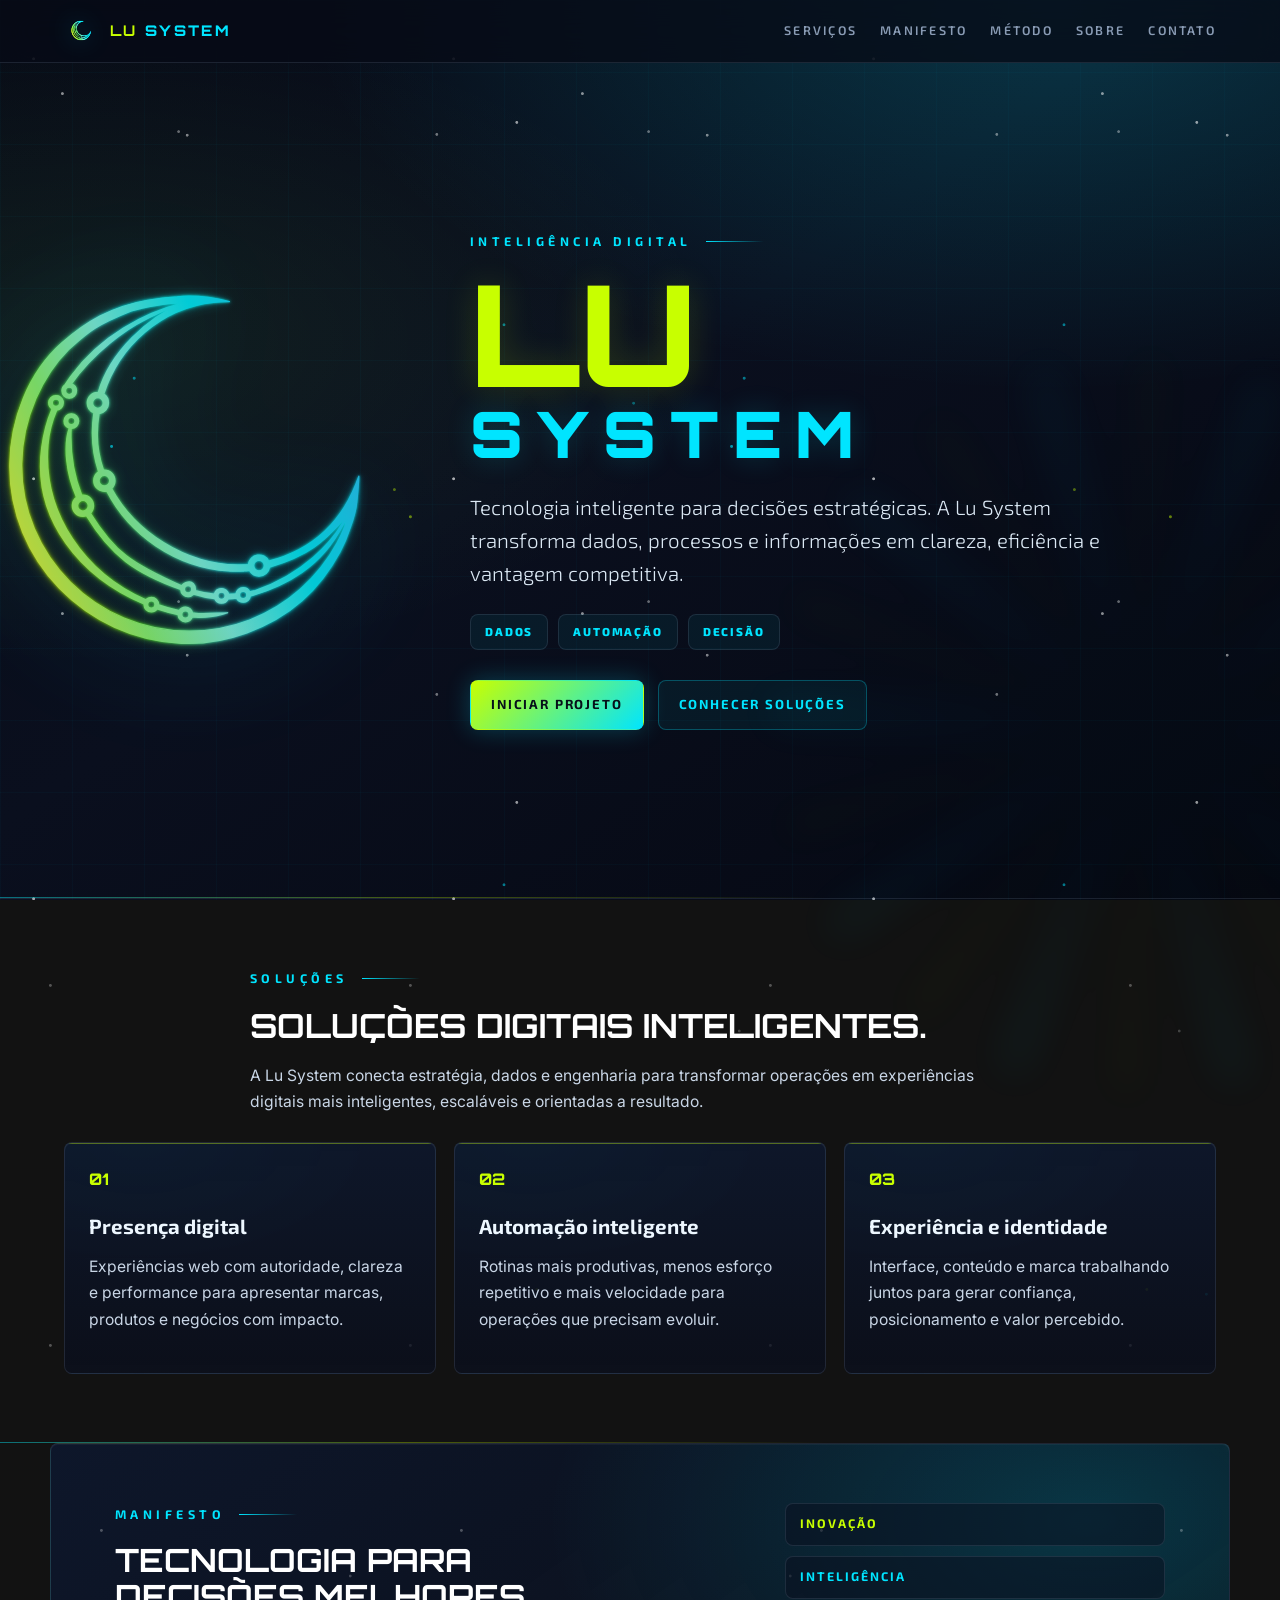
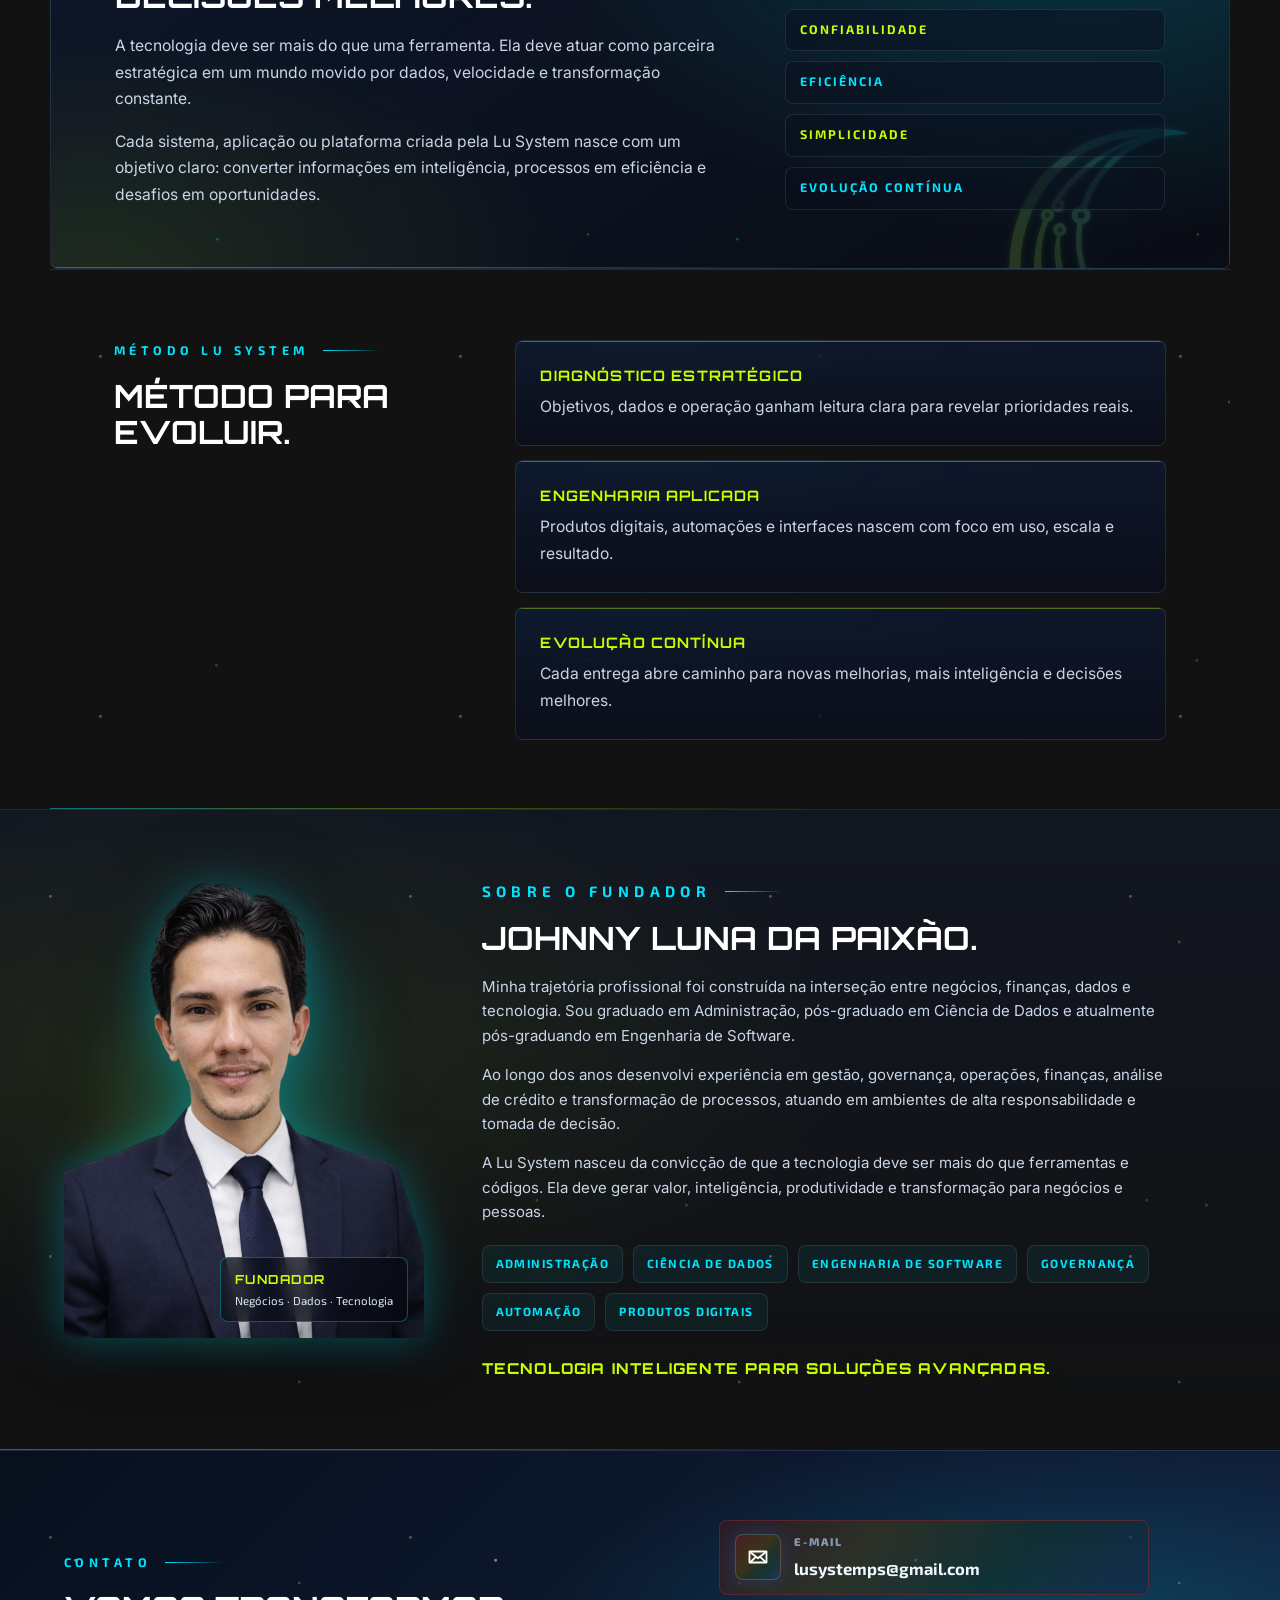
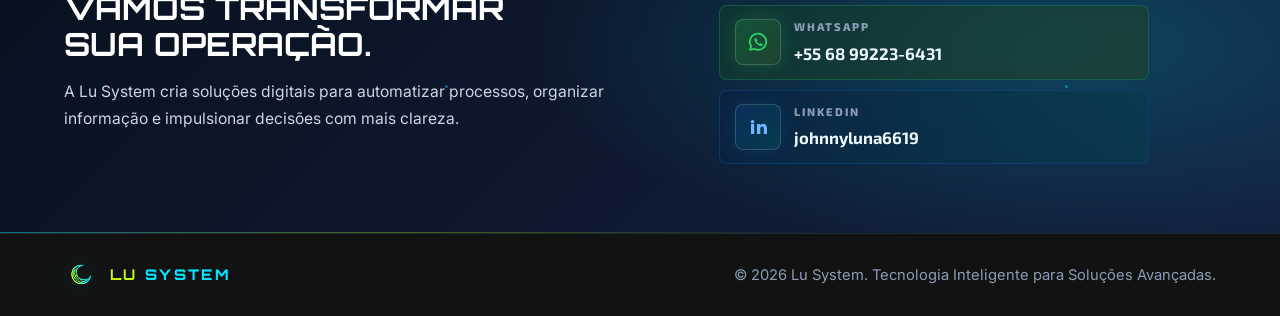
==== index.html @ 1a525178 "Polish founder image contacts and starfield" ====
<!doctype html>
<html lang="pt-BR">
  <head>
    <meta charset="utf-8">
    <meta name="viewport" content="width=device-width, initial-scale=1">
    <meta
      name="description"
      content="Lu System: tecnologia inteligente, transformação digital e soluções avançadas para negócios e pessoas."
    >
    <title>Lu System | Tecnologia Inteligente</title>
    <link rel="preconnect" href="https://fonts.googleapis.com">
    <link rel="preconnect" href="https://fonts.gstatic.com" crossorigin>
    <link
      href="https://fonts.googleapis.com/css2?family=Orbitron:wght@500;600;700;800;900&family=Exo+2:wght@300;400;500;600;700&family=Inter:wght@400;500;600;700&display=swap"
      rel="stylesheet"
    >
    <link rel="stylesheet" href="styles.css">
  </head>
  <body>
    <div class="starfield" aria-hidden="true">
      <span></span>
      <span></span>
      <span></span>
    </div>
    <header class="site-header">
      <a class="brand" href="#inicio" aria-label="Lu System">
        <img src="book_identidade/assets/lu-moon.svg" alt="">
        <span><strong>LU</strong> SYSTEM</span>
      </a>
      <nav aria-label="Navegação principal">
        <a href="#servicos">Serviços</a>
        <a href="#manifesto">Manifesto</a>
        <a href="#processo">Método</a>
        <a href="#sobre">Sobre</a>
        <a href="#contato">Contato</a>
      </nav>
    </header>

    <main>
      <section class="hero" id="inicio">
        <div class="hero-orbit" aria-hidden="true">
          <img src="book_identidade/assets/lu-moon.svg" alt="">
        </div>
        <div class="hero-content">
          <p class="eyebrow">Inteligência digital</p>
          <h1>
            <span>LU</span>
            <span>SYSTEM</span>
          </h1>
          <p class="hero-text">
            Tecnologia inteligente para decisões estratégicas. A Lu System
            transforma dados, processos e informações em clareza, eficiência e
            vantagem competitiva.
          </p>
          <div class="hero-signals" aria-label="Pilares da Lu System">
            <span>Dados</span>
            <span>Automação</span>
            <span>Decisão</span>
          </div>
          <div class="hero-actions" aria-label="Ações principais">
            <a class="button primary" href="#contato">Iniciar projeto</a>
            <a class="button secondary" href="#servicos">Conhecer soluções</a>
          </div>
        </div>
      </section>

      <section class="section services" id="servicos">
        <div class="section-heading">
          <p class="eyebrow">Soluções</p>
          <h2>Soluções digitais inteligentes.</h2>
          <p>
            A Lu System conecta estratégia, dados e engenharia para transformar
            operações em experiências digitais mais inteligentes, escaláveis e
            orientadas a resultado.
          </p>
        </div>

        <div class="service-grid">
          <article>
            <span>01</span>
            <h3>Presença digital</h3>
            <p>
              Experiências web com autoridade, clareza e performance para
              apresentar marcas, produtos e negócios com impacto.
            </p>
          </article>
          <article>
            <span>02</span>
            <h3>Automação inteligente</h3>
            <p>
              Rotinas mais produtivas, menos esforço repetitivo e mais velocidade
              para operações que precisam evoluir.
            </p>
          </article>
          <article>
            <span>03</span>
            <h3>Experiência e identidade</h3>
            <p>
              Interface, conteúdo e marca trabalhando juntos para gerar confiança,
              posicionamento e valor percebido.
            </p>
          </article>
        </div>
      </section>

      <section class="section manifesto" id="manifesto">
        <div class="manifesto-mark" aria-hidden="true">
          <img src="book_identidade/assets/lu-moon.svg" alt="">
        </div>
        <div class="manifesto-copy">
          <p class="eyebrow">Manifesto</p>
          <h2>Tecnologia para decisões melhores.</h2>
          <p>
            A tecnologia deve ser mais do que uma ferramenta. Ela deve atuar como
            parceira estratégica em um mundo movido por dados, velocidade e
            transformação constante.
          </p>
          <p>
            Cada sistema, aplicação ou plataforma criada pela Lu System nasce com
            um objetivo claro: converter informações em inteligência, processos
            em eficiência e desafios em oportunidades.
          </p>
        </div>
        <div class="manifesto-values" aria-label="Valores da Lu System">
          <span>Inovação</span>
          <span>Inteligência</span>
          <span>Confiabilidade</span>
          <span>Eficiência</span>
          <span>Simplicidade</span>
          <span>Evolução contínua</span>
        </div>
      </section>

      <section class="section process" id="processo">
        <div class="section-heading compact">
          <p class="eyebrow">Método Lu System</p>
          <h2>Método para evoluir.</h2>
        </div>
        <div class="process-list">
          <div>
            <strong>Diagnóstico estratégico</strong>
            <p>Objetivos, dados e operação ganham leitura clara para revelar prioridades reais.</p>
          </div>
          <div>
            <strong>Engenharia aplicada</strong>
            <p>Produtos digitais, automações e interfaces nascem com foco em uso, escala e resultado.</p>
          </div>
          <div>
            <strong>Evolução contínua</strong>
            <p>Cada entrega abre caminho para novas melhorias, mais inteligência e decisões melhores.</p>
          </div>
        </div>
      </section>

      <section class="section about" id="sobre">
        <div class="about-photo">
          <img src="Johnny.PNG" alt="Foto de Johnny Luna">
          <div class="photo-caption" aria-hidden="true">
            <strong>Fundador</strong>
            <span>Negócios · Dados · Tecnologia</span>
          </div>
        </div>
        <div class="about-copy">
          <p class="eyebrow">Sobre o fundador</p>
          <h2>Johnny Luna da Paixão.</h2>
          <p>
            Minha trajetória profissional foi construída na interseção entre
            negócios, finanças, dados e tecnologia. Sou graduado em Administração,
            pós-graduado em Ciência de Dados e atualmente pós-graduando em
            Engenharia de Software.
          </p>
          <p>
            Ao longo dos anos desenvolvi experiência em gestão, governança,
            operações, finanças, análise de crédito e transformação de processos,
            atuando em ambientes de alta responsabilidade e tomada de decisão.
          </p>
          <p>
            A Lu System nasceu da convicção de que a tecnologia deve ser mais do
            que ferramentas e códigos. Ela deve gerar valor, inteligência,
            produtividade e transformação para negócios e pessoas.
          </p>
          <div class="founder-highlights" aria-label="Áreas de atuação do fundador">
            <span>Administração</span>
            <span>Ciência de Dados</span>
            <span>Engenharia de Software</span>
            <span>Governança</span>
            <span>Automação</span>
            <span>Produtos digitais</span>
          </div>
          <p class="founder-statement">
            Tecnologia Inteligente para Soluções Avançadas.
          </p>
        </div>
      </section>

      <section class="contact" id="contato">
        <div>
          <p class="eyebrow">Contato</p>
          <h2>Vamos transformar sua operação.</h2>
          <p>
            A Lu System cria soluções digitais para automatizar processos,
            organizar informação e impulsionar decisões com mais clareza.
          </p>
        </div>
        <div class="contact-actions" aria-label="Canais de contato da Lu System">
          <a class="contact-link contact-email" href="mailto:lusystemps@gmail.com">
            <span class="contact-icon" aria-hidden="true">
              <svg viewBox="0 0 24 24" focusable="false">
                <path d="M3.5 6.5h17v11h-17z"></path>
                <path d="m4.4 7.2 7.6 6 7.6-6"></path>
                <path d="m4.5 17 5.4-5.1"></path>
                <path d="m19.5 17-5.4-5.1"></path>
              </svg>
            </span>
            <span class="contact-text">
              <span>E-mail</span>
              <strong>lusystemps@gmail.com</strong>
            </span>
          </a>
          <a class="contact-link contact-whatsapp" href="https://wa.me/5568992236431" target="_blank" rel="noopener noreferrer">
            <span class="contact-icon" aria-hidden="true">
              <svg viewBox="0 0 24 24" focusable="false">
                <path d="M12 3.7a8.1 8.1 0 0 0-6.9 12.4l-.9 3.7 3.8-1A8.1 8.1 0 1 0 12 3.7Z"></path>
                <path d="M8.8 8.7c.2-.4.4-.4.7-.4h.5c.2 0 .4.1.5.4l.7 1.6c.1.2 0 .4-.1.5l-.5.6c.7 1.2 1.6 2 2.9 2.6l.6-.7c.1-.2.4-.2.6-.1l1.5.7c.3.1.4.3.4.6v.5c0 .4-.2.7-.5.9-.7.4-1.8.3-3.2-.4-1.5-.7-2.7-1.8-3.6-3.2-.8-1.3-1.1-2.5-.8-3.2Z"></path>
              </svg>
            </span>
            <span class="contact-text">
              <span>WhatsApp</span>
              <strong>+55 68 99223-6431</strong>
            </span>
          </a>
          <a class="contact-link contact-linkedin" href="https://www.linkedin.com/in/johnnyluna6619/" target="_blank" rel="noopener noreferrer">
            <span class="contact-icon" aria-hidden="true">
              <svg viewBox="0 0 24 24" focusable="false">
                <path d="M5 9h3.2v10H5z"></path>
                <path d="M6.6 5a1.8 1.8 0 1 1 0 3.6A1.8 1.8 0 0 1 6.6 5Z"></path>
                <path d="M11 9h3v1.4c.5-.9 1.5-1.7 3.1-1.7 2.4 0 3.9 1.6 3.9 4.7V19h-3.2v-5.1c0-1.4-.5-2.3-1.7-2.3-1.1 0-1.8.8-1.8 2.3V19H11z"></path>
              </svg>
            </span>
            <span class="contact-text">
              <span>LinkedIn</span>
              <strong>johnnyluna6619</strong>
            </span>
          </a>
        </div>
      </section>
    </main>

    <footer>
      <a class="footer-brand" href="#inicio" aria-label="Voltar ao início">
        <img src="book_identidade/assets/lu-moon.svg" alt="">
        <span><strong>LU</strong> SYSTEM</span>
      </a>
      <span>© 2026 Lu System. Tecnologia Inteligente para Soluções Avançadas.</span>
    </footer>
  </body>
</html>
---- styles.css ----
:root {
  color-scheme: dark;
  --lu-primary: #c8ff00;
  --lu-accent: #00e5ff;
  --lu-secondary: #7bff6a;
  --lu-bg: #0a0f1e;
  --lu-card: #0d1830;
  --lu-mid: #132040;
  --lu-text: #ffffff;
  --lu-muted: #8a9cb5;
  --lu-line: rgba(0, 229, 255, 0.28);
  --lu-line-soft: rgba(138, 156, 181, 0.17);
  --font-display: "Orbitron", "Arial", sans-serif;
  --font-alt: "Exo 2", "Arial", sans-serif;
  --font-body: "Inter", "Arial", sans-serif;
  --shadow-cyan: 0 0 28px rgba(0, 229, 255, 0.18);
  --shadow-lime: 0 0 34px rgba(200, 255, 0, 0.16);
  --page-max: 1180px;
  --page-pad: clamp(20px, 5vw, 64px);
}

* {
  box-sizing: border-box;
}

html {
  scroll-behavior: smooth;
  scroll-padding-top: 78px;
}

body {
  position: relative;
  margin: 0;
  overflow-x: hidden;
  font-family: var(--font-body);
  line-height: 1.5;
  color: var(--lu-text);
  background:
    radial-gradient(circle at 8% 14%, rgba(255, 255, 255, 0.65) 0 1px, transparent 1.8px),
    radial-gradient(circle at 18% 72%, rgba(0, 229, 255, 0.62) 0 1px, transparent 1.9px),
    radial-gradient(circle at 36% 26%, rgba(255, 255, 255, 0.48) 0 1px, transparent 1.8px),
    radial-gradient(circle at 54% 68%, rgba(200, 255, 0, 0.48) 0 1px, transparent 1.9px),
    radial-gradient(circle at 76% 18%, rgba(255, 255, 255, 0.58) 0 1px, transparent 1.8px),
    radial-gradient(circle at 90% 58%, rgba(0, 229, 255, 0.5) 0 1px, transparent 1.8px),
    radial-gradient(100% 75% at 82% 0%, rgba(0, 229, 255, 0.18), transparent 58%),
    radial-gradient(80% 60% at 8% 38%, rgba(123, 255, 106, 0.08), transparent 60%),
    linear-gradient(145deg, #070b16 0%, var(--lu-bg) 46%, #050812 100%);
  background-attachment: fixed;
  background-size: 420px 420px, 620px 620px, 520px 520px, 760px 760px, 680px 680px, 560px 560px, auto, auto, auto;
}

body::before {
  position: fixed;
  inset: 0;
  z-index: 0;
  pointer-events: none;
  background-image:
    radial-gradient(circle at 12% 18%, rgba(255, 255, 255, 0.65) 0 1px, transparent 1.8px),
    radial-gradient(circle at 22% 62%, rgba(0, 229, 255, 0.62) 0 1px, transparent 1.9px),
    radial-gradient(circle at 38% 28%, rgba(255, 255, 255, 0.46) 0 1px, transparent 1.7px),
    radial-gradient(circle at 58% 72%, rgba(200, 255, 0, 0.48) 0 1px, transparent 1.8px),
    radial-gradient(circle at 78% 24%, rgba(255, 255, 255, 0.52) 0 1px, transparent 1.8px),
    radial-gradient(circle at 88% 56%, rgba(0, 229, 255, 0.46) 0 1px, transparent 1.8px),
    linear-gradient(rgba(0, 229, 255, 0.035) 1px, transparent 1px),
    linear-gradient(90deg, rgba(0, 229, 255, 0.035) 1px, transparent 1px);
  background-size: 520px 520px, 610px 610px, 470px 470px, 680px 680px, 560px 560px, 720px 720px, 72px 72px, 72px 72px;
  opacity: 0.8;
  animation: star-drift 46s linear infinite;
  content: "";
}

body::after {
  position: fixed;
  inset: auto -18vw -22vh auto;
  z-index: 0;
  width: 58vw;
  min-width: 520px;
  aspect-ratio: 1;
  pointer-events: none;
  background:
    repeating-conic-gradient(
      from 18deg,
      rgba(0, 229, 255, 0.16) 0 5deg,
      transparent 5deg 18deg,
      rgba(200, 255, 0, 0.1) 18deg 22deg,
      transparent 22deg 36deg
    );
  border-radius: 50%;
  filter: blur(22px);
  opacity: 0.32;
  animation: energy-spin 34s linear infinite;
  content: "";
}

.site-header,
main,
footer {
  position: relative;
  z-index: 1;
}

.starfield {
  position: fixed;
  inset: 0;
  z-index: 0;
  overflow: hidden;
  pointer-events: none;
}

.starfield span {
  position: absolute;
  top: 18%;
  left: 72%;
  width: 160px;
  height: 2px;
  border-radius: 999px;
  background: linear-gradient(90deg, rgba(255, 255, 255, 0.95), rgba(0, 229, 255, 0.62), transparent);
  box-shadow: 0 0 16px rgba(0, 229, 255, 0.42);
  transform: rotate(-28deg) translateX(160px);
  opacity: 0;
  animation: shooting-star 8.5s ease-in-out infinite;
}

.starfield span:nth-child(2) {
  top: 38%;
  left: 86%;
  width: 120px;
  animation-delay: 3.1s;
  animation-duration: 10.5s;
}

.starfield span:nth-child(3) {
  top: 68%;
  left: 62%;
  width: 190px;
  animation-delay: 6.4s;
  animation-duration: 12s;
}

a {
  color: inherit;
  text-decoration: none;
}

img {
  max-width: 100%;
}

.site-header {
  position: sticky;
  top: 0;
  z-index: 20;
  display: flex;
  align-items: center;
  justify-content: space-between;
  gap: 24px;
  padding: 14px var(--page-pad);
  background: rgba(7, 11, 22, 0.78);
  border-bottom: 1px solid var(--lu-line-soft);
  backdrop-filter: blur(16px);
}

.brand,
.footer-brand {
  display: inline-flex;
  align-items: center;
  gap: 12px;
  font-family: var(--font-display);
  font-size: 0.92rem;
  font-weight: 800;
  letter-spacing: 0.16em;
  white-space: nowrap;
}

.brand img,
.footer-brand img {
  width: 34px;
  height: 34px;
  object-fit: contain;
  filter: drop-shadow(0 0 12px rgba(0, 229, 255, 0.35));
}

.brand strong,
.footer-brand strong {
  color: var(--lu-primary);
}

.brand span,
.footer-brand span {
  color: var(--lu-accent);
}

nav {
  display: flex;
  flex-wrap: wrap;
  justify-content: flex-end;
  gap: clamp(12px, 1.8vw, 24px);
  color: var(--lu-muted);
  font-family: var(--font-alt);
  font-size: 0.78rem;
  font-weight: 600;
  letter-spacing: 0.18em;
  text-transform: uppercase;
}

nav a:hover {
  color: var(--lu-accent);
  text-shadow: 0 0 18px rgba(0, 229, 255, 0.55);
}

.hero {
  position: relative;
  display: grid;
  min-height: calc(100vh - 65px);
  min-height: calc(100svh - 65px);
  overflow: hidden;
  padding: clamp(56px, 7vw, 90px) var(--page-pad);
  place-items: center;
}

.hero::after,
.section::after,
.contact::after {
  position: absolute;
  inset: auto 0 0;
  height: 1px;
  background: linear-gradient(90deg, transparent, rgba(0, 229, 255, 0.46), rgba(200, 255, 0, 0.32), transparent);
  transform: translateX(-35%);
  animation: signal-sweep 7s ease-in-out infinite;
  content: "";
  pointer-events: none;
}

.hero-orbit {
  position: absolute;
  inset: 50% auto auto max(-190px, -10vw);
  width: min(620px, 50vw);
  opacity: 0.82;
  transform: translateY(-50%);
  pointer-events: none;
}

.hero-orbit img {
  filter: drop-shadow(0 0 70px rgba(0, 229, 255, 0.24));
  animation: orbit-float 9s ease-in-out infinite;
}

.hero-content {
  position: relative;
  z-index: 1;
  width: min(760px, 100%);
  margin-left: min(34vw, 420px);
}

.eyebrow {
  display: flex;
  align-items: center;
  gap: 14px;
  margin: 0 0 18px;
  color: var(--lu-accent);
  font-family: var(--font-alt);
  font-size: 0.78rem;
  font-weight: 700;
  letter-spacing: 0.36em;
  text-transform: uppercase;
}

.eyebrow::after {
  display: block;
  width: 58px;
  height: 1px;
  background: linear-gradient(90deg, var(--lu-accent), transparent);
  content: "";
}

h1,
h2,
h3,
p {
  margin-top: 0;
}

h1,
h2,
h3 {
  overflow-wrap: normal;
  text-wrap: balance;
}

h1 {
  margin-bottom: 28px;
  font-family: var(--font-display);
  font-weight: 900;
  line-height: 0.9;
  text-transform: uppercase;
}

h1 span:first-child {
  display: block;
  color: var(--lu-primary);
  font-size: clamp(4rem, 11vw, 9.2rem);
  text-shadow: var(--shadow-lime);
}

h1 span:last-child {
  display: block;
  margin-top: 8px;
  color: var(--lu-accent);
  font-size: clamp(1.9rem, 5vw, 4.4rem);
  letter-spacing: clamp(0.08em, 1.2vw, 0.22em);
  text-shadow: var(--shadow-cyan);
}

h2 {
  margin-bottom: 18px;
  font-family: var(--font-display);
  font-size: clamp(1.55rem, 2.6vw, 2.55rem);
  line-height: 1.12;
  text-transform: uppercase;
}

h3 {
  margin-bottom: 12px;
  color: #edf7ff;
  font-family: var(--font-alt);
  font-size: 1.28rem;
}

p {
  color: #c9d6e6;
  font-size: clamp(0.98rem, 1.1vw, 1.05rem);
  line-height: 1.7;
}

.hero-text {
  max-width: 660px;
  color: #dce9f5;
  font-family: var(--font-alt);
  font-size: clamp(1.06rem, 1.7vw, 1.28rem);
  font-weight: 300;
  line-height: 1.62;
}

.hero-signals {
  display: flex;
  flex-wrap: wrap;
  gap: 10px;
  margin-top: 24px;
}

.hero-signals span {
  position: relative;
  display: inline-flex;
  min-height: 36px;
  align-items: center;
  padding: 0 14px;
  overflow: hidden;
  border: 1px solid var(--lu-line-soft);
  border-radius: 8px;
  color: var(--lu-accent);
  background: rgba(0, 229, 255, 0.06);
  font-family: var(--font-alt);
  font-size: 0.72rem;
  font-weight: 800;
  letter-spacing: 0.16em;
  text-transform: uppercase;
}

.hero-signals span::before {
  position: absolute;
  inset: 0;
  background: linear-gradient(100deg, transparent, rgba(255, 255, 255, 0.16), transparent);
  transform: translateX(-120%);
  animation: chip-glint 5.6s ease-in-out infinite;
  content: "";
}

.hero-signals span:nth-child(2)::before {
  animation-delay: 0.6s;
}

.hero-signals span:nth-child(3)::before {
  animation-delay: 1.2s;
}

.hero-actions {
  display: flex;
  flex-wrap: wrap;
  gap: 14px;
  margin-top: 30px;
}

.button {
  display: inline-flex;
  min-height: 50px;
  align-items: center;
  justify-content: center;
  padding: 0 20px;
  border: 1px solid var(--lu-line);
  border-radius: 8px;
  font-family: var(--font-alt);
  font-size: 0.82rem;
  font-weight: 700;
  letter-spacing: 0.14em;
  text-transform: uppercase;
  overflow-wrap: anywhere;
  text-align: center;
  transition: transform 160ms ease, box-shadow 160ms ease, border-color 160ms ease;
}

.button.primary {
  color: #06101a;
  background: linear-gradient(135deg, var(--lu-primary), var(--lu-accent));
  border-color: transparent;
  box-shadow: 0 0 24px rgba(0, 229, 255, 0.24);
}

.button.secondary {
  color: var(--lu-accent);
  background: rgba(0, 229, 255, 0.06);
}

.button:hover {
  transform: translateY(-2px);
  box-shadow: 0 0 30px rgba(0, 229, 255, 0.24);
}

.section,
.contact {
  position: relative;
  overflow: hidden;
  padding: clamp(42px, 5.4vw, 74px) var(--page-pad);
  border-top: 1px solid var(--lu-line-soft);
  scroll-margin-top: 78px;
}

.section::before,
.contact::before {
  position: absolute;
  inset: 0;
  z-index: 0;
  pointer-events: none;
  background:
    radial-gradient(circle at 14% 24%, rgba(255, 255, 255, 0.5) 0 1px, transparent 1.8px),
    radial-gradient(circle at 32% 76%, rgba(0, 229, 255, 0.5) 0 1px, transparent 1.8px),
    radial-gradient(circle at 68% 30%, rgba(255, 255, 255, 0.38) 0 1px, transparent 1.8px),
    radial-gradient(circle at 88% 64%, rgba(200, 255, 0, 0.36) 0 1px, transparent 1.8px);
  background-size: 360px 360px, 520px 520px, 440px 440px, 610px 610px;
  opacity: 0.55;
  content: "";
}

.section-heading {
  position: relative;
  z-index: 1;
  width: min(780px, 100%);
  margin-bottom: 26px;
}

.services .section-heading,
.services .service-grid,
.manifesto,
.process,
.about,
.contact > div,
.contact > .button {
  max-width: var(--page-max);
}

.services .section-heading,
.services .service-grid {
  margin-right: auto;
  margin-left: auto;
}

.section-heading.compact {
  margin-bottom: 0;
}

.service-grid {
  position: relative;
  z-index: 1;
  display: grid;
  grid-template-columns: repeat(3, minmax(220px, 1fr));
  gap: 18px;
}

.service-grid article,
.process-list div {
  position: relative;
  overflow: hidden;
  min-height: 176px;
  padding: clamp(18px, 2vw, 24px);
  border: 1px solid var(--lu-line-soft);
  border-radius: 8px;
  background:
    linear-gradient(180deg, rgba(13, 24, 48, 0.78), rgba(10, 15, 30, 0.72)),
    radial-gradient(120% 100% at 20% 0%, rgba(0, 229, 255, 0.1), transparent 55%);
  box-shadow: inset 0 1px 0 rgba(255, 255, 255, 0.04);
  transition: transform 180ms ease, border-color 180ms ease, box-shadow 180ms ease;
}

.service-grid article::before,
.process-list div::before {
  position: absolute;
  inset: 0;
  border-top: 1px solid rgba(200, 255, 0, 0.35);
  pointer-events: none;
  content: "";
}

.service-grid span {
  display: inline-block;
  margin-bottom: 20px;
  color: var(--lu-primary);
  font-family: var(--font-display);
  font-weight: 800;
}

.service-grid article:hover,
.process-list div:hover {
  border-color: rgba(0, 229, 255, 0.42);
  box-shadow: 0 14px 42px rgba(0, 229, 255, 0.09), inset 0 1px 0 rgba(255, 255, 255, 0.05);
  transform: translateY(-4px);
}

.manifesto {
  position: relative;
  display: grid;
  grid-template-columns: minmax(0, 1fr) minmax(260px, 380px);
  gap: clamp(24px, 4vw, 56px);
  align-items: center;
  overflow: hidden;
  margin-right: auto;
  margin-left: auto;
  border: 1px solid var(--lu-line-soft);
  border-radius: 8px;
  padding-top: clamp(38px, 4.6vw, 62px);
  padding-bottom: clamp(38px, 4.6vw, 62px);
  background:
    radial-gradient(74% 120% at 88% 18%, rgba(0, 229, 255, 0.18), transparent 62%),
    radial-gradient(70% 95% at 4% 100%, rgba(200, 255, 0, 0.1), transparent 58%),
    linear-gradient(145deg, rgba(13, 24, 48, 0.82), rgba(7, 11, 22, 0.72));
  box-shadow: inset 0 1px 0 rgba(255, 255, 255, 0.04);
}

.manifesto-mark {
  position: absolute;
  right: -170px;
  bottom: -190px;
  width: min(500px, 46vw);
  opacity: 0.16;
  pointer-events: none;
}

.manifesto-mark img {
  filter: drop-shadow(0 0 56px rgba(0, 229, 255, 0.22));
}

.manifesto-copy {
  position: relative;
  z-index: 1;
  max-width: 680px;
}

.manifesto h2,
.about h2,
.contact h2,
.process h2 {
  max-width: 720px;
  font-size: clamp(1.55rem, 2.5vw, 2.35rem);
  overflow-wrap: normal;
}

.manifesto-copy p:last-child {
  margin-bottom: 0;
}

.manifesto-values {
  position: relative;
  z-index: 1;
  display: grid;
  gap: 10px;
}

.manifesto-values span {
  display: block;
  padding: 11px 14px;
  border: 1px solid var(--lu-line-soft);
  border-radius: 8px;
  color: #eef8ff;
  background: rgba(10, 15, 30, 0.5);
  font-family: var(--font-alt);
  font-size: 0.78rem;
  font-weight: 700;
  letter-spacing: 0.16em;
  text-transform: uppercase;
}

.manifesto-values span:nth-child(odd) {
  color: var(--lu-primary);
}

.manifesto-values span:nth-child(even) {
  color: var(--lu-accent);
}

.process {
  display: grid;
  grid-template-columns: minmax(260px, 0.7fr) minmax(320px, 1.3fr);
  gap: clamp(24px, 4vw, 56px);
  align-items: start;
  margin-right: auto;
  margin-left: auto;
}

.process-list {
  display: grid;
  gap: 14px;
}

.process-list div {
  min-height: auto;
}

.process-list strong {
  display: block;
  margin-bottom: 8px;
  color: var(--lu-primary);
  font-family: var(--font-display);
  font-size: 0.9rem;
  letter-spacing: 0.08em;
  text-transform: uppercase;
}

.process-list p {
  margin-bottom: 0;
}

.about {
  display: grid;
  grid-template-columns: minmax(240px, 360px) minmax(0, 1fr);
  gap: clamp(28px, 4.5vw, 58px);
  align-items: center;
  max-width: 1308px;
  margin-right: auto;
  margin-left: auto;
  background:
    radial-gradient(80% 70% at 16% 38%, rgba(200, 255, 0, 0.08), transparent 64%),
    linear-gradient(180deg, rgba(19, 32, 64, 0.34), rgba(10, 15, 30, 0));
}

.about-photo {
  position: relative;
  overflow: visible;
  align-self: start;
  border: 0;
  border-radius: 0;
  background: transparent;
  box-shadow: none;
  isolation: isolate;
}

.about-photo::before {
  position: absolute;
  inset: 8% 3% -3%;
  z-index: -1;
  background:
    radial-gradient(60% 80% at 50% 36%, rgba(0, 229, 255, 0.36), transparent 70%),
    radial-gradient(60% 70% at 42% 58%, rgba(200, 255, 0, 0.18), transparent 72%);
  border-radius: 50%;
  filter: blur(22px);
  content: "";
  pointer-events: none;
}

.about-photo::after {
  display: none;
}

.about-photo img {
  display: block;
  width: 100%;
  aspect-ratio: 4 / 5.1;
  object-fit: cover;
  border-radius: 6px;
  filter:
    drop-shadow(0 0 22px rgba(0, 229, 255, 0.32))
    drop-shadow(0 24px 46px rgba(0, 0, 0, 0.42));
}

.photo-caption {
  position: absolute;
  right: 16px;
  bottom: 16px;
  z-index: 3;
  display: grid;
  gap: 3px;
  max-width: calc(100% - 32px);
  padding: 12px 14px;
  border: 1px solid rgba(0, 229, 255, 0.34);
  border-radius: 8px;
  background: rgba(7, 11, 22, 0.72);
  backdrop-filter: blur(10px);
}

.photo-caption strong {
  color: var(--lu-primary);
  font-family: var(--font-display);
  font-size: 0.78rem;
  letter-spacing: 0.12em;
  text-transform: uppercase;
}

.photo-caption span {
  color: #dce9f5;
  font-family: var(--font-alt);
  font-size: 0.72rem;
}

.about-copy {
  max-width: 700px;
}

.about-copy p {
  font-size: clamp(0.94rem, 1vw, 1rem);
  line-height: 1.62;
}

.about-copy p:last-child {
  margin-bottom: 0;
}

.founder-highlights {
  display: flex;
  flex-wrap: wrap;
  gap: 10px;
  margin: 20px 0;
}

.founder-highlights span {
  display: inline-flex;
  align-items: center;
  min-height: 38px;
  padding: 0 13px;
  border: 1px solid var(--lu-line-soft);
  border-radius: 8px;
  color: var(--lu-accent);
  background: rgba(0, 229, 255, 0.06);
  font-family: var(--font-alt);
  font-size: 0.74rem;
  font-weight: 700;
  letter-spacing: 0.12em;
  text-transform: uppercase;
  transition: transform 160ms ease, border-color 160ms ease, color 160ms ease;
}

.founder-highlights span:hover {
  border-color: rgba(200, 255, 0, 0.44);
  color: var(--lu-primary);
  transform: translateY(-2px);
}

.founder-statement {
  margin: 26px 0 0;
  color: var(--lu-primary);
  font-family: var(--font-display);
  font-size: clamp(1rem, 1.8vw, 1.24rem);
  font-weight: 800;
  letter-spacing: 0.08em;
  text-transform: uppercase;
  text-shadow: var(--shadow-lime);
}

.contact {
  display: grid;
  grid-template-columns: minmax(280px, 0.9fr) minmax(300px, 430px);
  gap: clamp(24px, 4vw, 54px);
  align-items: center;
  background:
    radial-gradient(circle at 18% 26%, rgba(255, 255, 255, 0.5) 0 1px, transparent 1.8px),
    radial-gradient(circle at 72% 38%, rgba(0, 229, 255, 0.42) 0 1px, transparent 1.8px),
    radial-gradient(circle at 52% 78%, rgba(200, 255, 0, 0.36) 0 1px, transparent 1.8px),
    radial-gradient(70% 95% at 82% 50%, rgba(0, 229, 255, 0.2), transparent 58%),
    linear-gradient(135deg, #07101d, var(--lu-mid));
  background-size: 420px 420px, 620px 620px, 520px 520px, auto, auto;
}

.contact > div,
.contact > .button,
.contact-actions {
  position: relative;
  z-index: 1;
}

.contact h2 {
  margin-bottom: 16px;
}

.contact p:not(.eyebrow) {
  max-width: 720px;
  margin-bottom: 0;
}

.contact-actions {
  display: grid;
  min-width: min(100%, 390px);
  gap: 10px;
}

.contact-link {
  position: relative;
  display: grid;
  grid-template-columns: 46px minmax(0, 1fr);
  gap: 13px;
  align-items: center;
  padding: 13px 15px;
  overflow: hidden;
  border: 1px solid var(--lu-line-soft);
  border-radius: 8px;
  background: rgba(10, 15, 30, 0.58);
  transition: transform 160ms ease, border-color 160ms ease, box-shadow 160ms ease;
}

.contact-link::before {
  position: absolute;
  inset: 0;
  opacity: 0.14;
  content: "";
}

.contact-link::after {
  position: absolute;
  inset: 0;
  background: linear-gradient(100deg, transparent, rgba(255, 255, 255, 0.13), transparent);
  transform: translateX(-120%);
  transition: transform 420ms ease;
  content: "";
}

.contact-link:hover::after {
  transform: translateX(120%);
}

.contact-icon,
.contact-text {
  position: relative;
  z-index: 1;
}

.contact-icon {
  display: grid;
  width: 46px;
  height: 46px;
  place-items: center;
  border: 1px solid rgba(255, 255, 255, 0.16);
  border-radius: 8px;
  color: #ffffff;
}

.contact-icon svg {
  display: block;
  width: 24px;
  height: 24px;
  fill: none;
  stroke: currentColor;
  stroke-linecap: round;
  stroke-linejoin: round;
  stroke-width: 1.8;
}

.contact-linkedin .contact-icon svg path,
.contact-whatsapp .contact-icon svg path {
  fill: currentColor;
  stroke: none;
}

.contact-whatsapp .contact-icon svg path:first-child {
  fill: none;
  stroke: currentColor;
  stroke-width: 1.8;
}

.contact-text {
  display: grid;
  min-width: 0;
  gap: 5px;
}

.contact-text span {
  color: var(--lu-muted);
  font-family: var(--font-alt);
  font-size: 0.7rem;
  font-weight: 800;
  letter-spacing: 0.18em;
  text-transform: uppercase;
}

.contact-text strong {
  color: #eef8ff;
  font-family: var(--font-alt);
  font-size: clamp(0.9rem, 1.3vw, 1.05rem);
  font-weight: 700;
  overflow-wrap: anywhere;
}

.contact-email {
  border-color: rgba(234, 67, 53, 0.35);
}

.contact-email::before {
  background: linear-gradient(135deg, #ea4335, #fbbc04 34%, #34a853 66%, #4285f4);
}

.contact-email .contact-icon {
  background:
    linear-gradient(135deg, rgba(234, 67, 53, 0.24), rgba(251, 188, 4, 0.18) 42%, rgba(52, 168, 83, 0.2) 68%, rgba(66, 133, 244, 0.28)),
    rgba(10, 15, 30, 0.74);
  box-shadow: 0 0 20px rgba(66, 133, 244, 0.22);
  color: #ffffff;
}

.contact-whatsapp {
  border-color: rgba(37, 211, 102, 0.36);
}

.contact-whatsapp::before {
  background: linear-gradient(135deg, #25d366, var(--lu-secondary));
}

.contact-whatsapp .contact-icon {
  background:
    linear-gradient(135deg, rgba(37, 211, 102, 0.32), rgba(123, 255, 106, 0.18)),
    rgba(10, 15, 30, 0.74);
  box-shadow: 0 0 20px rgba(37, 211, 102, 0.22);
  color: #25d366;
}

.contact-linkedin {
  border-color: rgba(10, 102, 194, 0.42);
}

.contact-linkedin::before {
  background: linear-gradient(135deg, #0a66c2, var(--lu-accent));
}

.contact-linkedin .contact-icon {
  background:
    linear-gradient(135deg, rgba(10, 102, 194, 0.32), rgba(0, 229, 255, 0.18)),
    rgba(10, 15, 30, 0.74);
  box-shadow: 0 0 20px rgba(10, 102, 194, 0.22);
  color: #6fb7ff;
}

.contact-link:hover .contact-text span {
  color: var(--lu-primary);
}

.contact-link:hover {
  border-color: rgba(0, 229, 255, 0.48);
  box-shadow: 0 14px 42px rgba(0, 229, 255, 0.1);
  transform: translateY(-3px);
}

footer {
  display: flex;
  flex-wrap: wrap;
  align-items: center;
  justify-content: space-between;
  gap: 16px;
  padding: 24px var(--page-pad);
  color: var(--lu-muted);
  border-top: 1px solid var(--lu-line-soft);
  font-size: 0.92rem;
}

@keyframes energy-spin {
  to {
    transform: rotate(360deg);
  }
}

@keyframes star-drift {
  to {
    background-position:
      120px 80px,
      -90px 140px,
      80px -120px,
      -140px -80px,
      110px -70px,
      -120px 100px,
      72px 72px,
      72px 72px;
  }
}

@keyframes shooting-star {
  0%,
  66% {
    opacity: 0;
    transform: rotate(-28deg) translateX(160px);
  }

  70% {
    opacity: 1;
  }

  82% {
    opacity: 0;
    transform: rotate(-28deg) translateX(-720px);
  }

  100% {
    opacity: 0;
    transform: rotate(-28deg) translateX(-720px);
  }
}

@keyframes orbit-float {
  0%,
  100% {
    transform: translateY(0) rotate(-2deg) scale(1);
  }

  50% {
    transform: translateY(-14px) rotate(2deg) scale(1.025);
  }
}

@keyframes signal-sweep {
  0%,
  18% {
    transform: translateX(-55%);
    opacity: 0;
  }

  42%,
  72% {
    opacity: 1;
  }

  100% {
    transform: translateX(55%);
    opacity: 0;
  }
}

@keyframes chip-glint {
  0%,
  55% {
    transform: translateX(-120%);
  }

  76%,
  100% {
    transform: translateX(120%);
  }
}

@media (prefers-reduced-motion: reduce) {
  *,
  *::before,
  *::after {
    animation-duration: 0.01ms !important;
    animation-iteration-count: 1 !important;
    scroll-behavior: auto !important;
    transition-duration: 0.01ms !important;
  }
}

@media (max-width: 900px) {
  .site-header {
    align-items: flex-start;
    flex-direction: column;
  }

  nav {
    justify-content: flex-start;
  }

  .hero {
    min-height: calc(100vh - 112px);
    min-height: calc(100svh - 112px);
    place-items: start;
  }

  .hero-orbit {
    inset: 52px -190px auto auto;
    width: min(520px, 112vw);
    opacity: 0.22;
    transform: none;
  }

  .hero-content {
    margin-left: 0;
  }

  .service-grid,
  .manifesto,
  .process,
  .about,
  .contact {
    grid-template-columns: 1fr;
  }

  .service-grid article,
  .process-list div {
    min-height: auto;
  }

  .section-heading.compact {
    margin-bottom: 26px;
  }

  .manifesto {
    padding-top: 38px;
    padding-bottom: 38px;
  }

  .manifesto-mark {
    right: -230px;
    bottom: -240px;
    width: 560px;
    opacity: 0.12;
  }

  .contact .button {
    justify-self: start;
  }
}

@media (max-width: 560px) {
  :root {
    --page-pad: clamp(16px, 5vw, 22px);
  }

  .site-header {
    position: sticky;
    gap: 14px;
    padding-top: 12px;
    padding-bottom: 12px;
  }

  nav {
    width: 100%;
    gap: 10px;
    font-size: 0.66rem;
    letter-spacing: 0.06em;
  }

  .brand,
  .footer-brand {
    font-size: 0.82rem;
    letter-spacing: 0.12em;
  }

  .brand img,
  .footer-brand img {
    width: 30px;
    height: 30px;
  }

  .hero {
    min-height: calc(100vh - 121px);
    min-height: calc(100svh - 121px);
    padding-top: 40px;
    padding-bottom: 44px;
  }

  h1 span:last-child {
    font-size: clamp(1.8rem, 12vw, 3.25rem);
    letter-spacing: 0.08em;
  }

  .eyebrow {
    gap: 10px;
    font-size: 0.7rem;
    letter-spacing: 0.2em;
  }

  .eyebrow::after {
    width: 34px;
  }

  h2 {
    font-size: clamp(1.38rem, 7vw, 1.95rem);
    line-height: 1.12;
  }

  h3 {
    font-size: 1.12rem;
  }

  p {
    line-height: 1.62;
  }

  .hero-text {
    font-size: 1rem;
    line-height: 1.58;
  }

  .hero-signals {
    gap: 8px;
    margin-top: 20px;
  }

  .hero-signals span {
    min-height: 32px;
    padding: 0 10px;
    font-size: 0.65rem;
    letter-spacing: 0.08em;
  }

  .button {
    width: 100%;
    min-height: 48px;
    padding-inline: 14px;
    font-size: 0.76rem;
    letter-spacing: 0.08em;
  }

  .hero-orbit {
    inset: 52px -250px auto auto;
    opacity: 0.18;
  }

  .section,
  .contact {
    padding-top: 40px;
    padding-bottom: 44px;
  }

  .section-heading {
    margin-bottom: 20px;
  }

  .service-grid {
    gap: 14px;
  }

  .service-grid article,
  .process-list div {
    padding: 20px;
  }

  .manifesto {
    gap: 20px;
    padding: 30px 18px;
  }

  .manifesto-mark {
    right: -230px;
    bottom: -240px;
    opacity: 0.16;
  }

  .manifesto-values {
    gap: 8px;
  }

  .manifesto-values span {
    padding: 11px 12px;
    font-size: 0.7rem;
    letter-spacing: 0.1em;
  }

  .service-grid span {
    margin-bottom: 18px;
  }

  .about {
    gap: 24px;
  }

  .about-photo {
    width: min(100%, 300px);
  }

  .about-photo img {
    aspect-ratio: 1 / 1.08;
  }

  .photo-caption {
    right: 12px;
    bottom: 12px;
    padding: 10px 12px;
  }

  .founder-highlights {
    gap: 8px;
    margin: 20px 0;
  }

  .founder-highlights span {
    min-height: 34px;
    padding: 0 10px;
    font-size: 0.66rem;
    letter-spacing: 0.07em;
  }

  .founder-statement {
    font-size: 0.92rem;
    line-height: 1.35;
  }

  .contact {
    gap: 22px;
  }

  .contact-actions {
    min-width: 0;
    width: 100%;
  }

  .contact-link {
    grid-template-columns: 40px minmax(0, 1fr);
    padding: 12px;
  }

  .contact-icon {
    width: 40px;
    height: 40px;
  }

  footer {
    align-items: flex-start;
    flex-direction: column;
  }
}
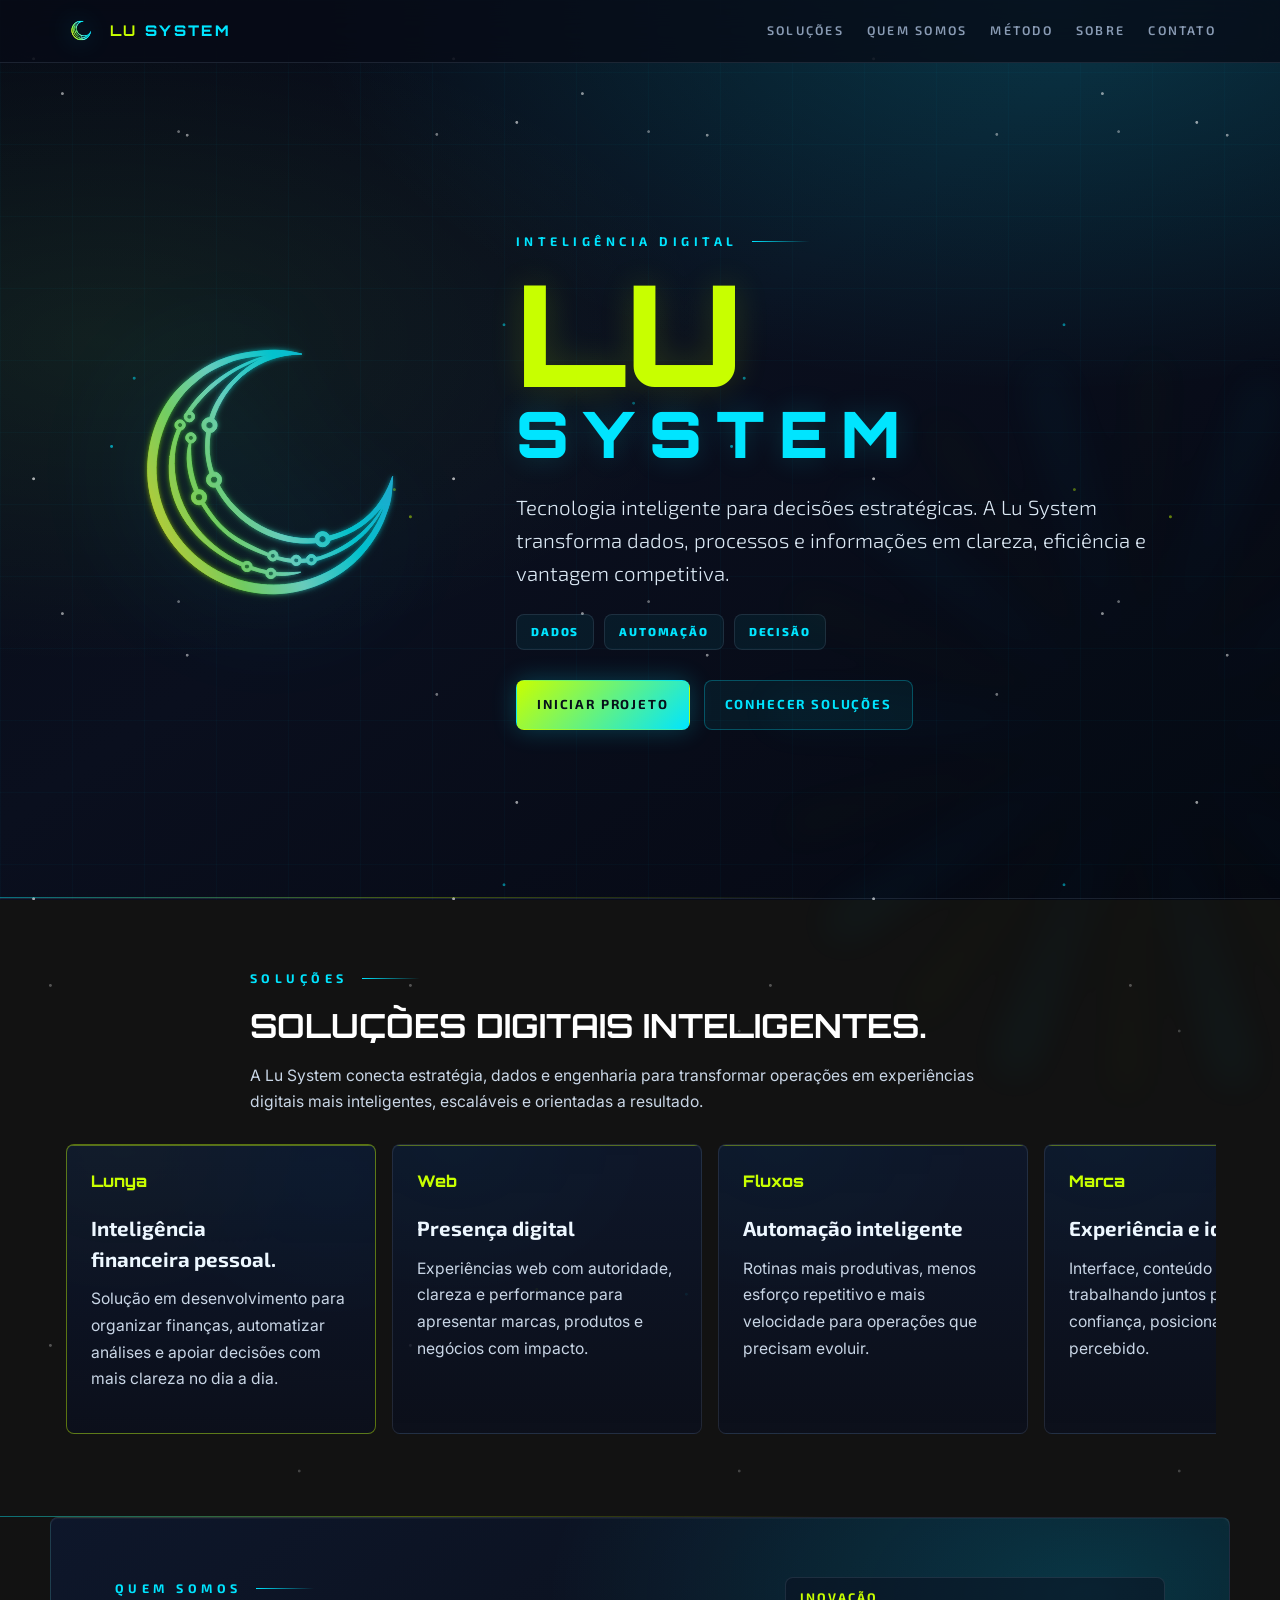
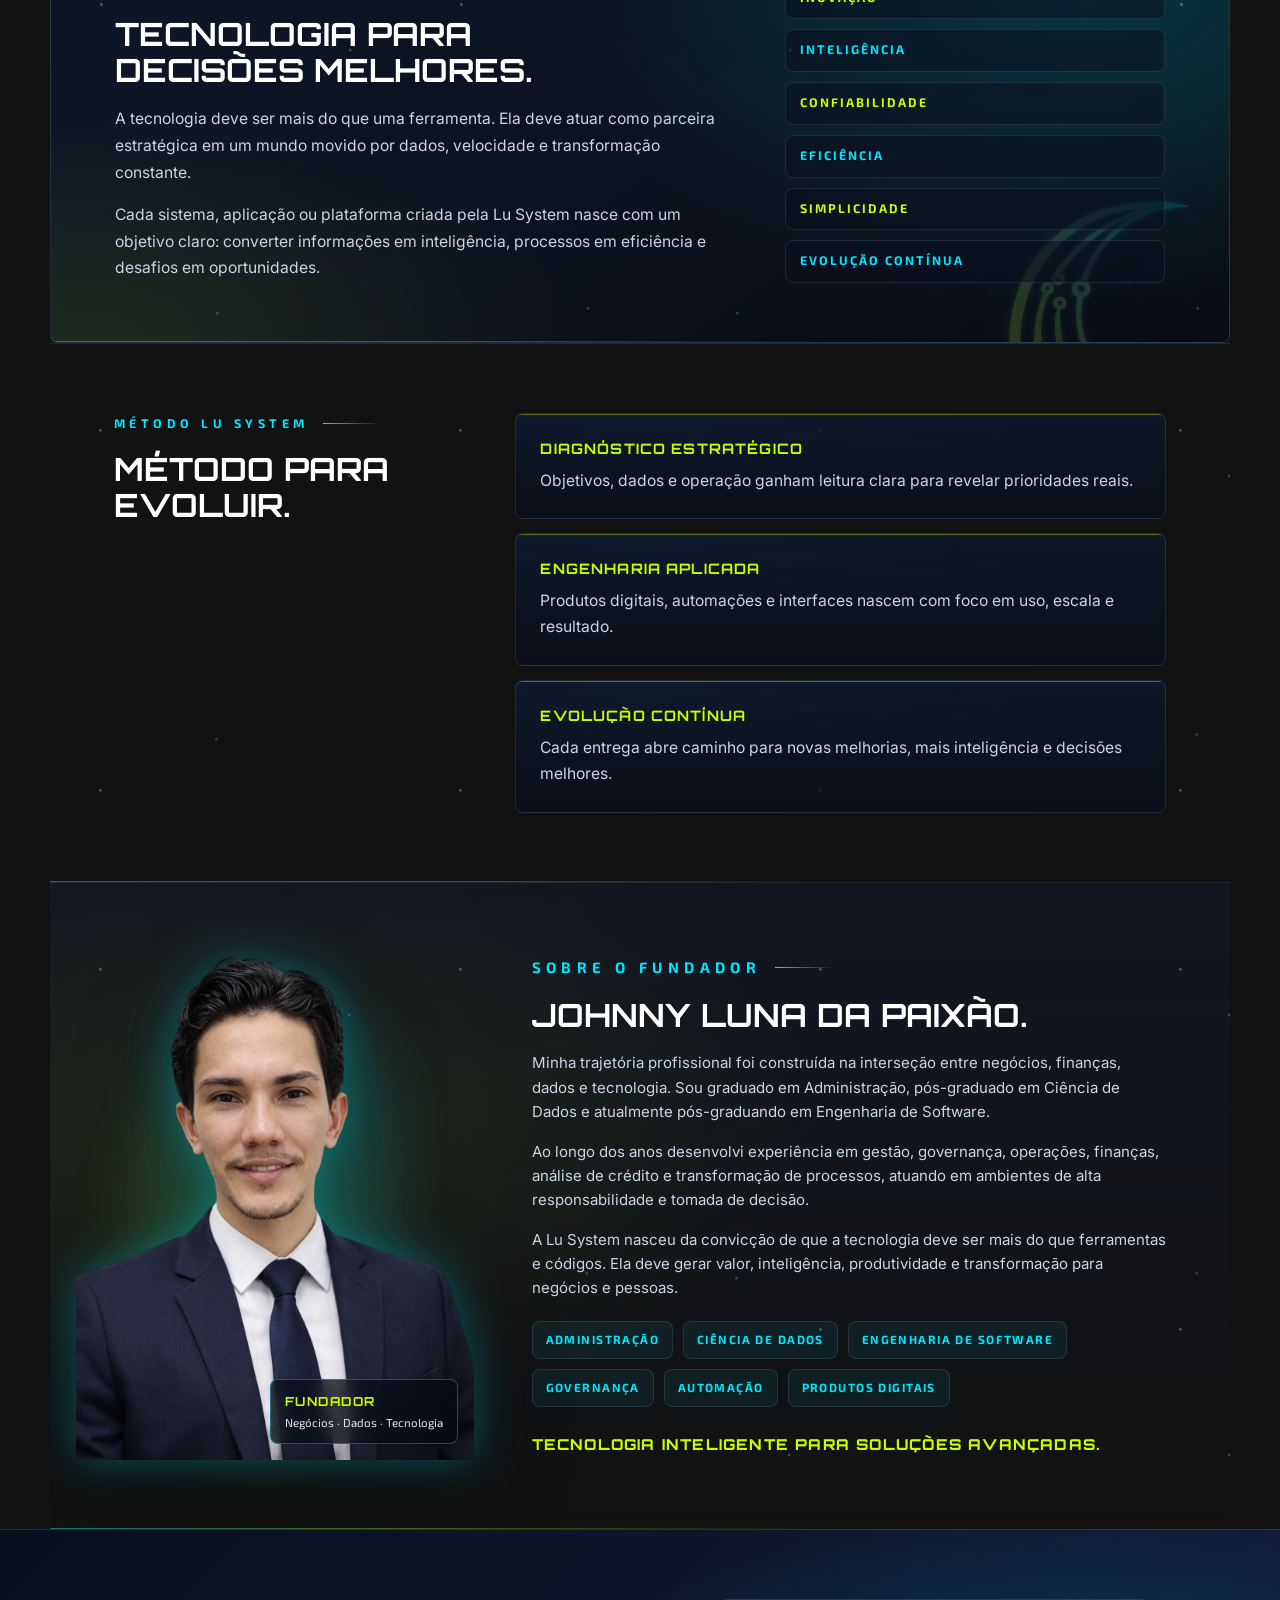
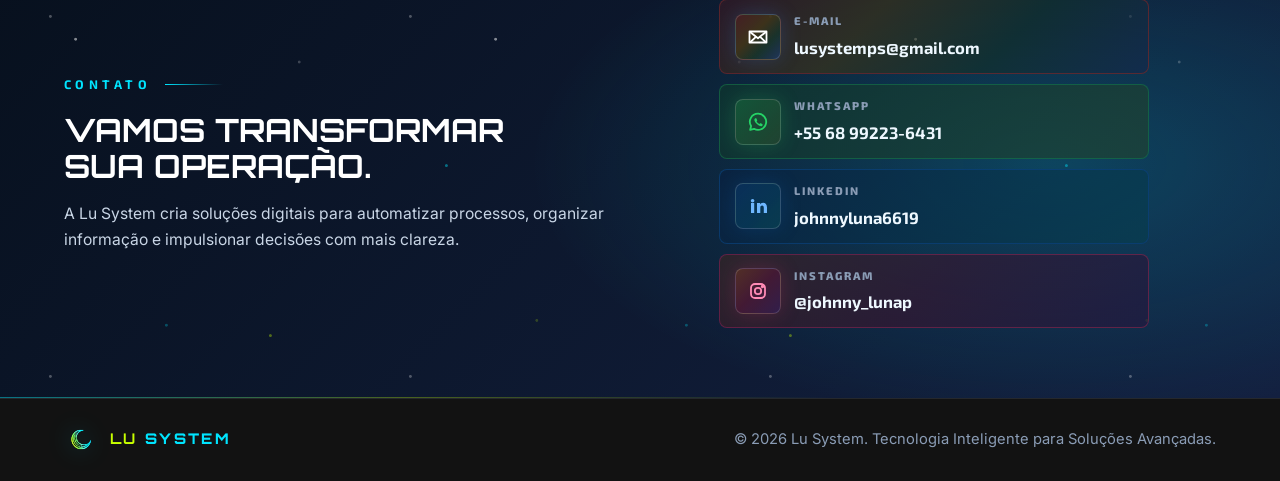
==== commit ce33d848: "Update navigation layout and add favicon" ====
--- a/index.html
+++ b/index.html
@@ -8,6 +8,8 @@
       content="Lu System: tecnologia inteligente, transformação digital e soluções avançadas para negócios e pessoas."
     >
     <title>Lu System | Tecnologia Inteligente</title>
+    <link rel="icon" href="favicon.svg" type="image/svg+xml">
+    <link rel="shortcut icon" href="favicon.svg" type="image/svg+xml">
     <link rel="preconnect" href="https://fonts.googleapis.com">
     <link rel="preconnect" href="https://fonts.gstatic.com" crossorigin>
     <link
@@ -28,8 +30,8 @@
         <span><strong>LU</strong> SYSTEM</span>
       </a>
       <nav aria-label="Navegação principal">
-        <a href="#servicos">Serviços</a>
-        <a href="#manifesto">Manifesto</a>
+        <a href="#servicos">Soluções</a>
+        <a href="#quem-somos">Quem somos</a>
         <a href="#processo">Método</a>
         <a href="#sobre">Sobre</a>
         <a href="#contato">Contato</a>
@@ -75,25 +77,33 @@
           </p>
         </div>
 
-        <div class="service-grid">
-          <article>
-            <span>01</span>
+        <div class="solution-carousel" aria-label="Soluções Lu System">
+          <article class="solution-card featured">
+            <span>Lunya</span>
+            <h3>Inteligência financeira pessoal.</h3>
+            <p>
+              Solução em desenvolvimento para organizar finanças, automatizar
+              análises e apoiar decisões com mais clareza no dia a dia.
+            </p>
+          </article>
+          <article class="solution-card">
+            <span>Web</span>
             <h3>Presença digital</h3>
             <p>
               Experiências web com autoridade, clareza e performance para
               apresentar marcas, produtos e negócios com impacto.
             </p>
           </article>
-          <article>
-            <span>02</span>
+          <article class="solution-card">
+            <span>Fluxos</span>
             <h3>Automação inteligente</h3>
             <p>
               Rotinas mais produtivas, menos esforço repetitivo e mais velocidade
               para operações que precisam evoluir.
             </p>
           </article>
-          <article>
-            <span>03</span>
+          <article class="solution-card">
+            <span>Marca</span>
             <h3>Experiência e identidade</h3>
             <p>
               Interface, conteúdo e marca trabalhando juntos para gerar confiança,
@@ -103,12 +113,12 @@
         </div>
       </section>
 
-      <section class="section manifesto" id="manifesto">
+      <section class="section manifesto" id="quem-somos">
         <div class="manifesto-mark" aria-hidden="true">
           <img src="book_identidade/assets/lu-moon.svg" alt="">
         </div>
         <div class="manifesto-copy">
-          <p class="eyebrow">Manifesto</p>
+          <p class="eyebrow">Quem somos</p>
           <h2>Tecnologia para decisões melhores.</h2>
           <p>
             A tecnologia deve ser mais do que uma ferramenta. Ela deve atuar como
@@ -240,6 +250,19 @@
             <span class="contact-text">
               <span>LinkedIn</span>
               <strong>johnnyluna6619</strong>
+            </span>
+          </a>
+          <a class="contact-link contact-instagram" href="https://www.instagram.com/johnny_lunap/" target="_blank" rel="noopener noreferrer">
+            <span class="contact-icon" aria-hidden="true">
+              <svg viewBox="0 0 24 24" focusable="false">
+                <rect x="5" y="5" width="14" height="14" rx="4"></rect>
+                <circle cx="12" cy="12" r="3.2"></circle>
+                <circle cx="16.5" cy="7.5" r="0.8"></circle>
+              </svg>
+            </span>
+            <span class="contact-text">
+              <span>Instagram</span>
+              <strong>@johnny_lunap</strong>
             </span>
           </a>
         </div>
--- a/styles.css
+++ b/styles.css
@@ -25,7 +25,7 @@
 
 html {
   scroll-behavior: smooth;
-  scroll-padding-top: 78px;
+  scroll-padding-top: 94px;
 }
 
 body {
@@ -233,9 +233,9 @@
 
 .hero-orbit {
   position: absolute;
-  inset: 50% auto auto max(-190px, -10vw);
-  width: min(620px, 50vw);
-  opacity: 0.82;
+  inset: 50% auto auto clamp(22px, 4vw, 92px);
+  width: min(540px, 34vw);
+  opacity: 0.78;
   transform: translateY(-50%);
   pointer-events: none;
 }
@@ -249,7 +249,7 @@
   position: relative;
   z-index: 1;
   width: min(760px, 100%);
-  margin-left: min(34vw, 420px);
+  margin-left: min(40vw, 560px);
 }
 
 .eyebrow {
@@ -431,7 +431,13 @@
   overflow: hidden;
   padding: clamp(42px, 5.4vw, 74px) var(--page-pad);
   border-top: 1px solid var(--lu-line-soft);
-  scroll-margin-top: 78px;
+  scroll-margin-top: 94px;
+}
+
+.hero:target,
+.section:target,
+.contact:target {
+  animation: target-settle 900ms ease both;
 }
 
 .section::before,
@@ -458,17 +464,18 @@
 }
 
 .services .section-heading,
-.services .service-grid,
+.services .solution-carousel,
 .manifesto,
 .process,
 .about,
 .contact > div,
-.contact > .button {
+.contact > .button,
+.contact-actions {
   max-width: var(--page-max);
 }
 
 .services .section-heading,
-.services .service-grid {
+.services .solution-carousel {
   margin-right: auto;
   margin-left: auto;
 }
@@ -477,15 +484,21 @@
   margin-bottom: 0;
 }
 
-.service-grid {
+.solution-carousel {
   position: relative;
   z-index: 1;
   display: grid;
-  grid-template-columns: repeat(3, minmax(220px, 1fr));
-  gap: 18px;
-}
-
-.service-grid article,
+  grid-auto-flow: column;
+  grid-auto-columns: minmax(310px, 36%);
+  gap: 16px;
+  overflow-x: auto;
+  padding: 2px 2px 14px;
+  scroll-padding-inline: 2px;
+  scroll-snap-type: x mandatory;
+  scrollbar-color: rgba(0, 229, 255, 0.42) rgba(10, 15, 30, 0.52);
+}
+
+.solution-card,
 .process-list div {
   position: relative;
   overflow: hidden;
@@ -500,7 +513,7 @@
   transition: transform 180ms ease, border-color 180ms ease, box-shadow 180ms ease;
 }
 
-.service-grid article::before,
+.solution-card::before,
 .process-list div::before {
   position: absolute;
   inset: 0;
@@ -509,7 +522,19 @@
   content: "";
 }
 
-.service-grid span {
+.solution-card {
+  scroll-snap-align: start;
+}
+
+.solution-card.featured {
+  border-color: rgba(200, 255, 0, 0.42);
+  background:
+    linear-gradient(180deg, rgba(13, 24, 48, 0.86), rgba(10, 15, 30, 0.76)),
+    radial-gradient(110% 95% at 18% 0%, rgba(200, 255, 0, 0.16), transparent 56%),
+    radial-gradient(95% 90% at 85% 10%, rgba(0, 229, 255, 0.12), transparent 58%);
+}
+
+.solution-card span {
   display: inline-block;
   margin-bottom: 20px;
   color: var(--lu-primary);
@@ -517,7 +542,7 @@
   font-weight: 800;
 }
 
-.service-grid article:hover,
+.solution-card:hover,
 .process-list div:hover {
   border-color: rgba(0, 229, 255, 0.42);
   box-shadow: 0 14px 42px rgba(0, 229, 255, 0.09), inset 0 1px 0 rgba(255, 255, 255, 0.05);
@@ -642,7 +667,7 @@
   grid-template-columns: minmax(240px, 360px) minmax(0, 1fr);
   gap: clamp(28px, 4.5vw, 58px);
   align-items: center;
-  max-width: 1308px;
+  max-width: var(--page-max);
   margin-right: auto;
   margin-left: auto;
   background:
@@ -659,6 +684,7 @@
   background: transparent;
   box-shadow: none;
   isolation: isolate;
+  margin-left: clamp(-48px, -3vw, -20px);
 }
 
 .about-photo::before {
@@ -952,6 +978,22 @@
   color: #6fb7ff;
 }
 
+.contact-instagram {
+  border-color: rgba(225, 48, 108, 0.4);
+}
+
+.contact-instagram::before {
+  background: linear-gradient(135deg, #f77737, #e1306c 48%, #833ab4);
+}
+
+.contact-instagram .contact-icon {
+  background:
+    linear-gradient(135deg, rgba(247, 119, 55, 0.28), rgba(225, 48, 108, 0.24) 48%, rgba(131, 58, 180, 0.28)),
+    rgba(10, 15, 30, 0.74);
+  box-shadow: 0 0 20px rgba(225, 48, 108, 0.22);
+  color: #ff8ab5;
+}
+
 .contact-link:hover .contact-text span {
   color: var(--lu-primary);
 }
@@ -1057,6 +1099,20 @@
   }
 }
 
+@keyframes target-settle {
+  0% {
+    box-shadow: inset 0 0 0 1px rgba(0, 229, 255, 0), 0 0 0 rgba(0, 229, 255, 0);
+  }
+
+  38% {
+    box-shadow: inset 0 0 0 1px rgba(0, 229, 255, 0.32), 0 0 42px rgba(0, 229, 255, 0.12);
+  }
+
+  100% {
+    box-shadow: inset 0 0 0 1px rgba(0, 229, 255, 0), 0 0 0 rgba(0, 229, 255, 0);
+  }
+}
+
 @media (prefers-reduced-motion: reduce) {
   *,
   *::before,
@@ -1085,9 +1141,9 @@
   }
 
   .hero-orbit {
-    inset: 52px -190px auto auto;
-    width: min(520px, 112vw);
-    opacity: 0.22;
+    inset: 52px -120px auto auto;
+    width: min(460px, 96vw);
+    opacity: 0.2;
     transform: none;
   }
 
@@ -1095,7 +1151,6 @@
     margin-left: 0;
   }
 
-  .service-grid,
   .manifesto,
   .process,
   .about,
@@ -1103,7 +1158,11 @@
     grid-template-columns: 1fr;
   }
 
-  .service-grid article,
+  .solution-carousel {
+    grid-auto-columns: minmax(280px, 72%);
+  }
+
+  .solution-card,
   .process-list div {
     min-height: auto;
   }
@@ -1221,7 +1280,7 @@
   }
 
   .hero-orbit {
-    inset: 52px -250px auto auto;
+    inset: 52px -210px auto auto;
     opacity: 0.18;
   }
 
@@ -1235,11 +1294,12 @@
     margin-bottom: 20px;
   }
 
-  .service-grid {
+  .solution-carousel {
     gap: 14px;
-  }
-
-  .service-grid article,
+    grid-auto-columns: minmax(260px, 88%);
+  }
+
+  .solution-card,
   .process-list div {
     padding: 20px;
   }
@@ -1265,7 +1325,7 @@
     letter-spacing: 0.1em;
   }
 
-  .service-grid span {
+  .solution-card span {
     margin-bottom: 18px;
   }
 
@@ -1275,6 +1335,7 @@
 
   .about-photo {
     width: min(100%, 300px);
+    margin-left: 0;
   }
 
   .about-photo img {
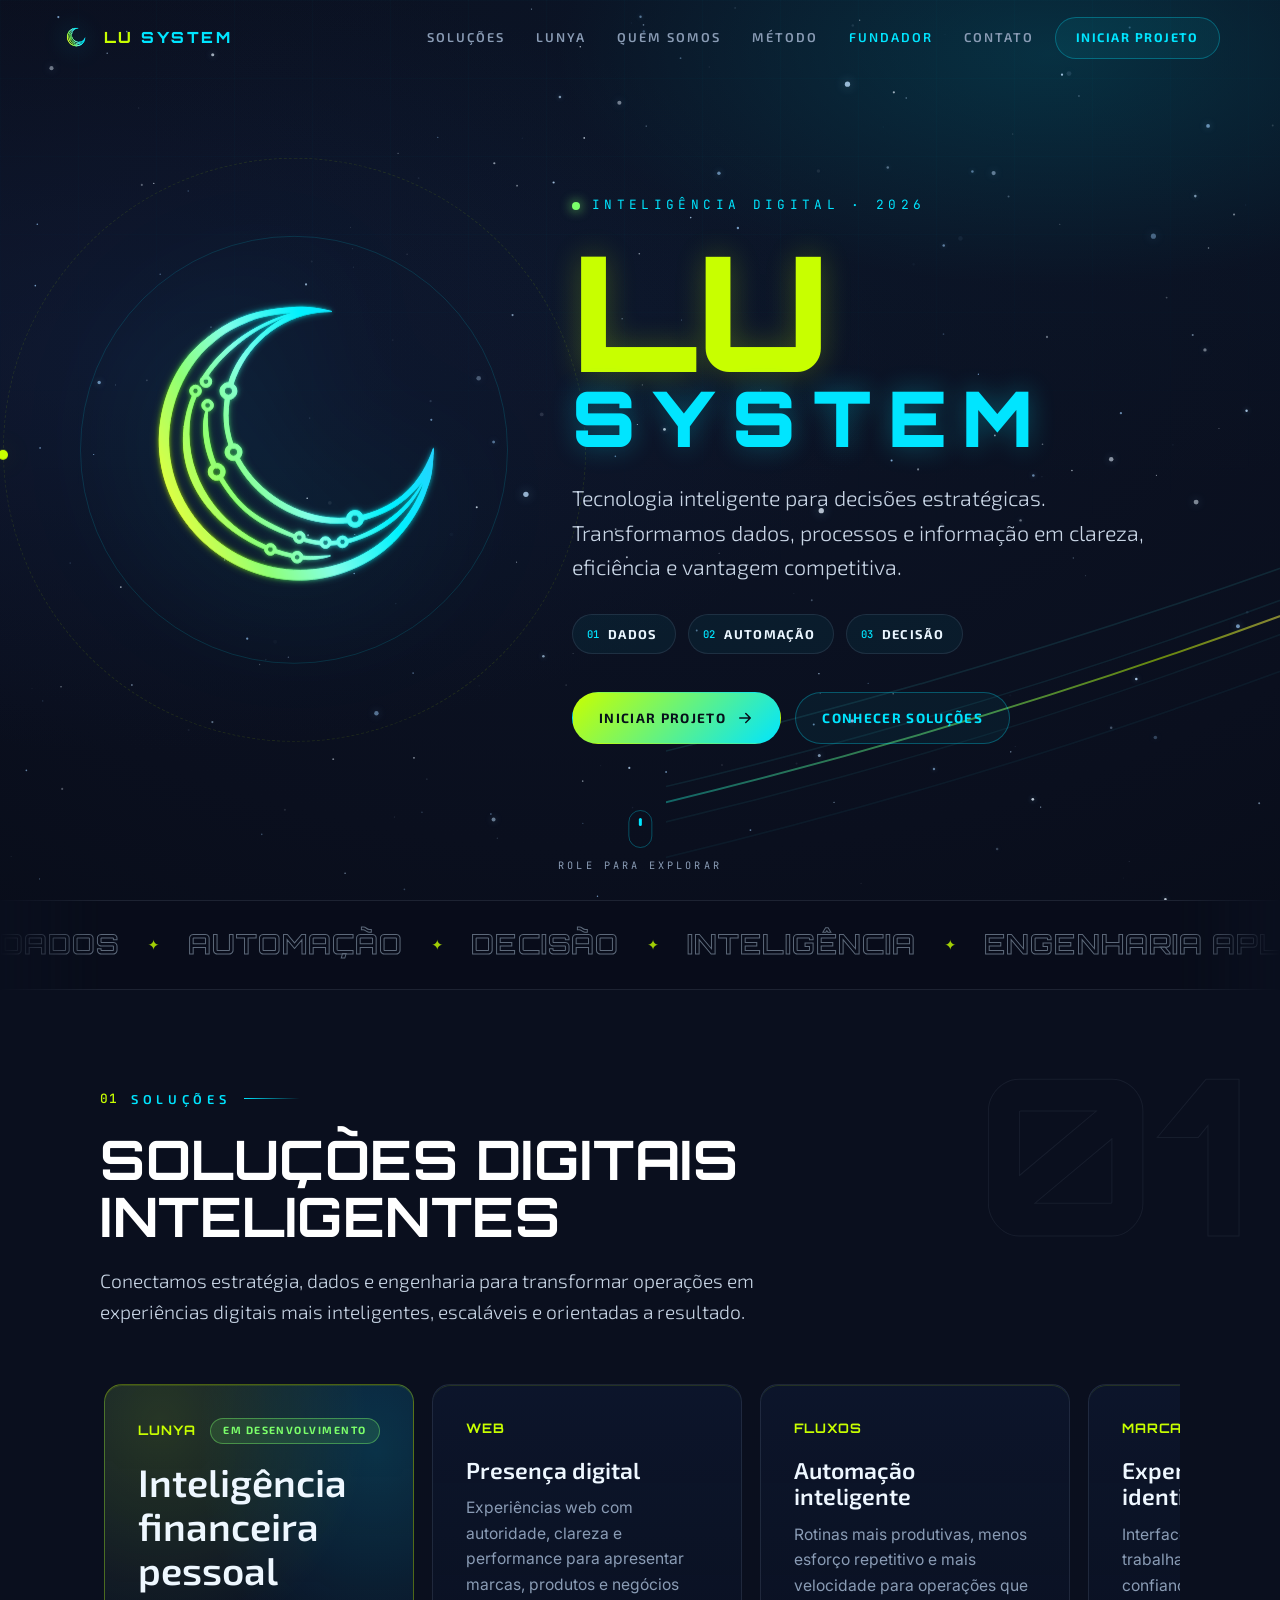
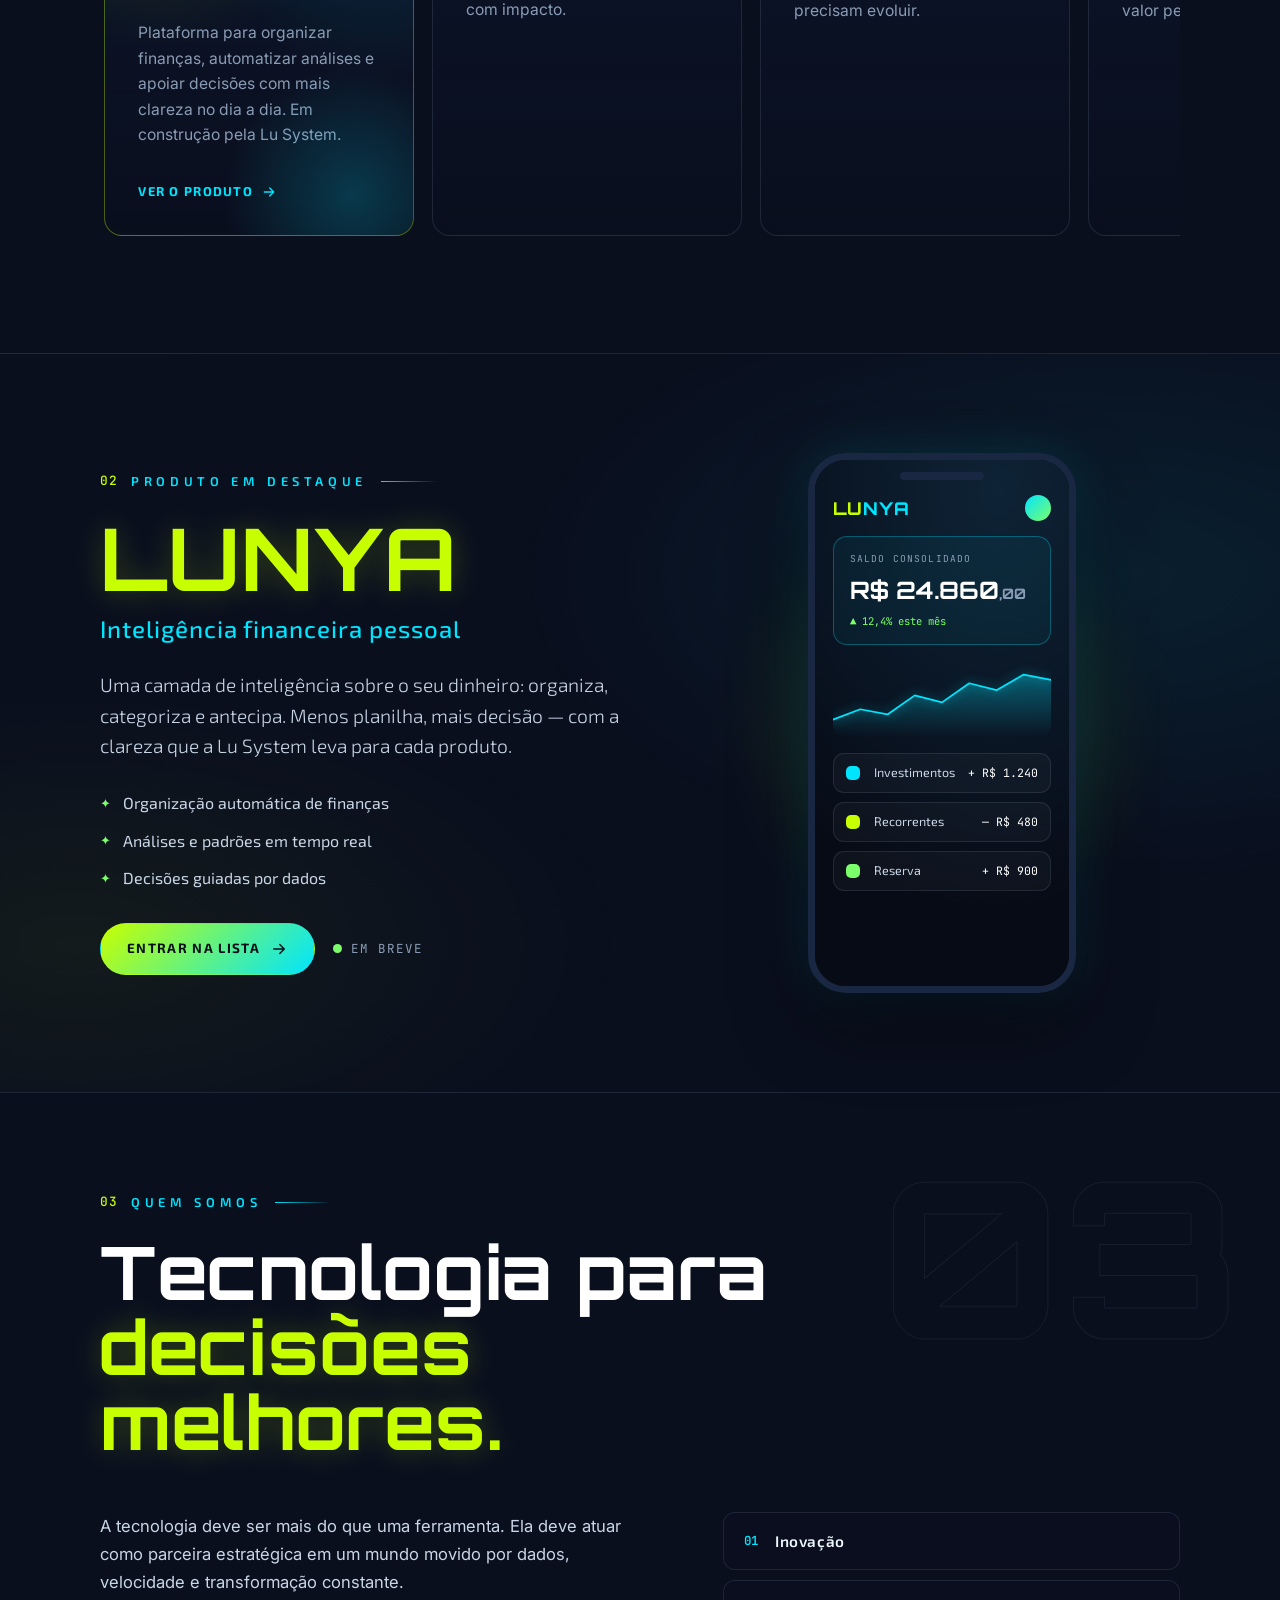
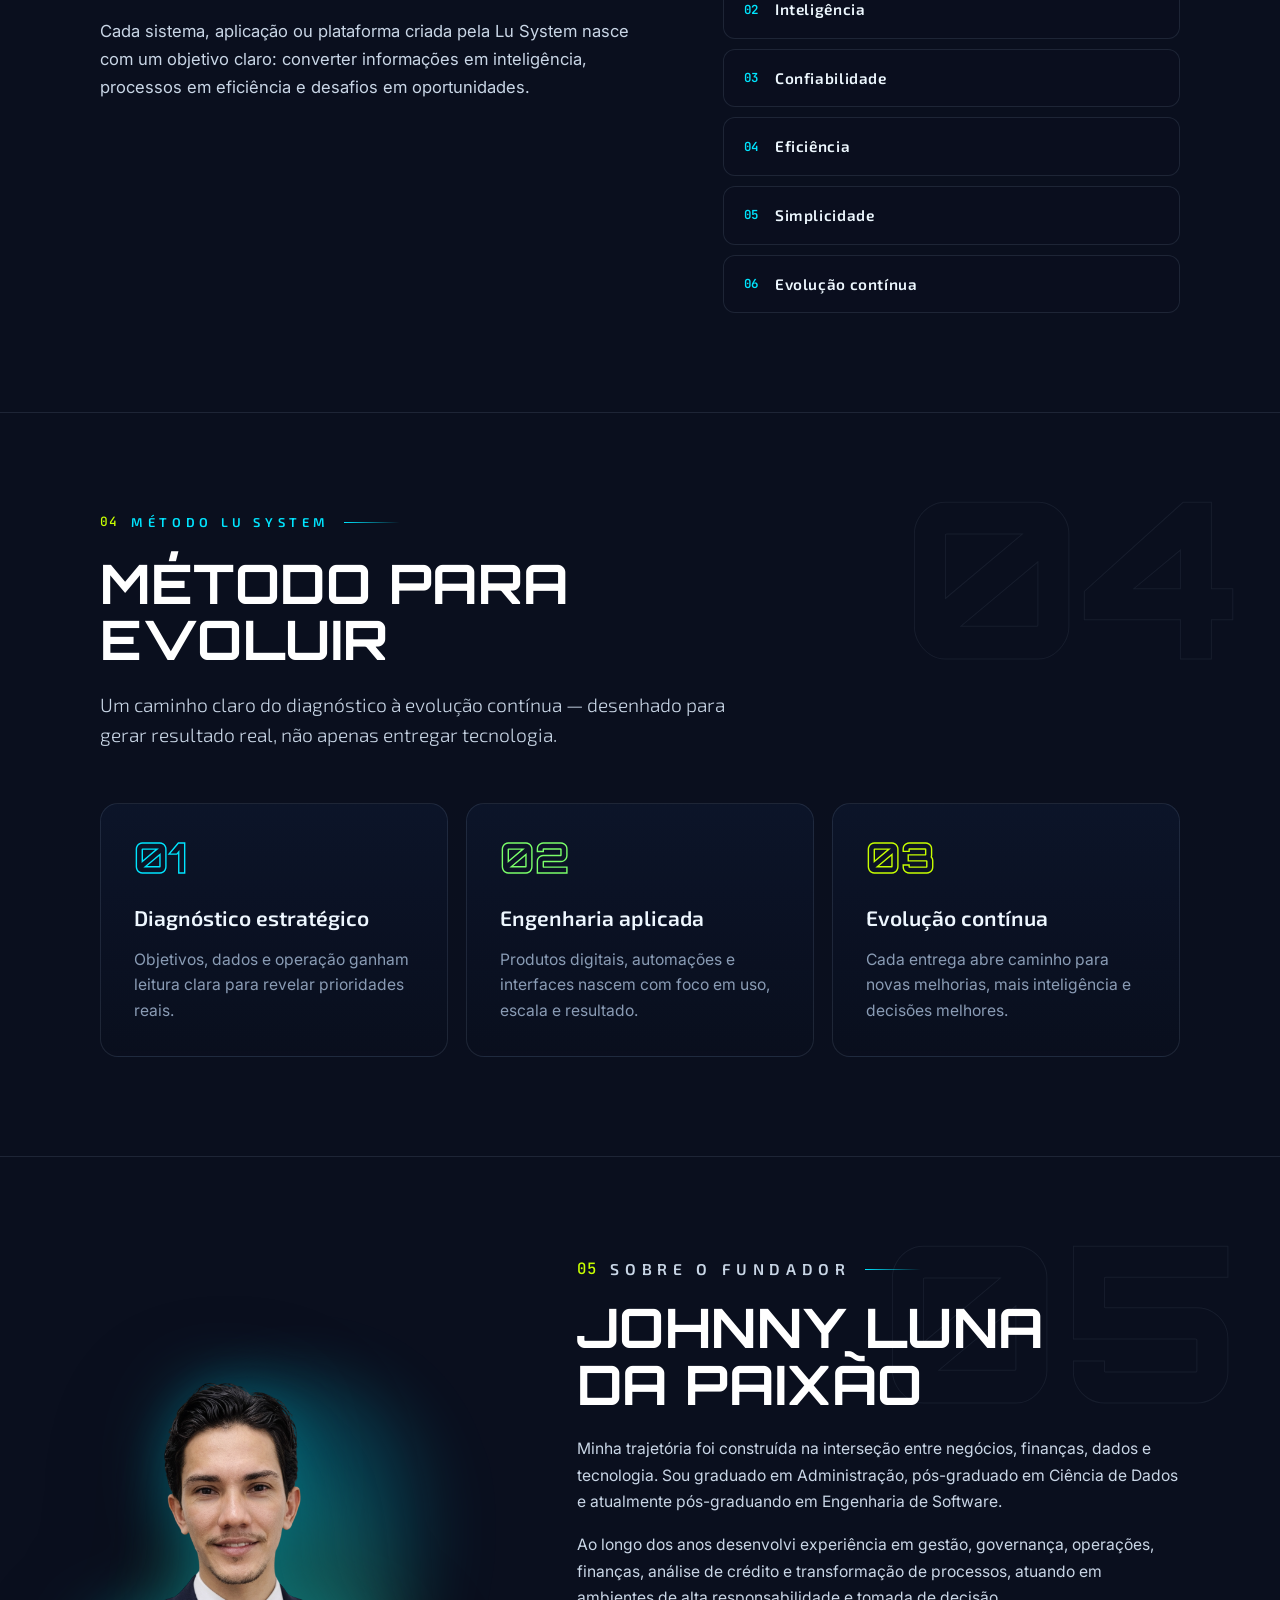
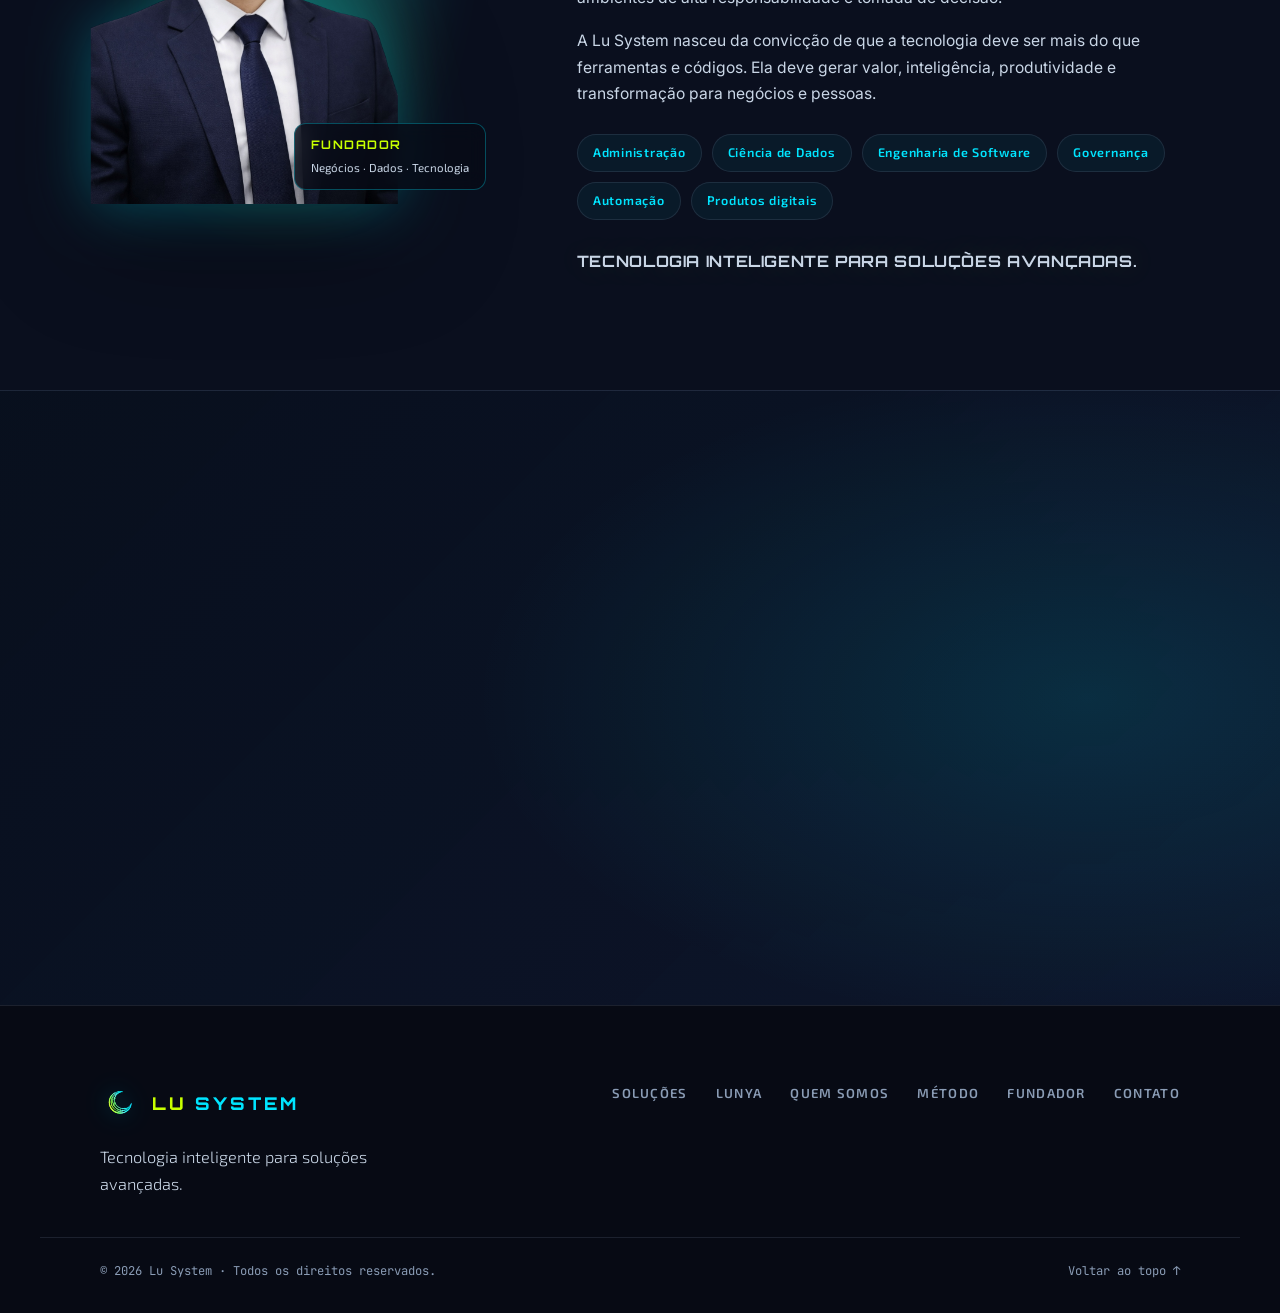
==== commit 7ede603a: "Apply front-end refactor branch" ====
--- a/index.html
+++ b/index.html
@@ -7,274 +7,451 @@
       name="description"
       content="Lu System: tecnologia inteligente, transformação digital e soluções avançadas para negócios e pessoas."
     >
+    <meta name="theme-color" content="#0A0F1E">
     <title>Lu System | Tecnologia Inteligente</title>
     <link rel="icon" href="favicon.svg" type="image/svg+xml">
     <link rel="shortcut icon" href="favicon.svg" type="image/svg+xml">
     <link rel="preconnect" href="https://fonts.googleapis.com">
     <link rel="preconnect" href="https://fonts.gstatic.com" crossorigin>
     <link
-      href="https://fonts.googleapis.com/css2?family=Orbitron:wght@500;600;700;800;900&family=Exo+2:wght@300;400;500;600;700&family=Inter:wght@400;500;600;700&display=swap"
+      href="https://fonts.googleapis.com/css2?family=Orbitron:wght@500;600;700;800;900&family=Exo+2:ital,wght@0,300;0,400;0,500;0,600;0,700;1,300&family=Inter:wght@400;500;600;700&family=JetBrains+Mono:wght@400;500&display=swap"
       rel="stylesheet"
     >
     <link rel="stylesheet" href="styles.css">
   </head>
   <body>
-    <div class="starfield" aria-hidden="true">
-      <span></span>
-      <span></span>
-      <span></span>
-    </div>
-    <header class="site-header">
-      <a class="brand" href="#inicio" aria-label="Lu System">
+    <!-- ===== Cosmic background layers ===== -->
+    <div class="space" aria-hidden="true"></div>
+    <canvas class="stars" aria-hidden="true"></canvas>
+    <div class="energy" aria-hidden="true"></div>
+    <div class="grid-overlay" aria-hidden="true"></div>
+
+    <a class="skip-link" href="#inicio">Pular para o conteúdo</a>
+
+    <!-- ===== Header ===== -->
+    <header class="site-header" data-reveal-skip>
+      <a class="brand" href="#inicio" aria-label="Lu System — início">
         <img src="book_identidade/assets/lu-moon.svg" alt="">
         <span><strong>LU</strong> SYSTEM</span>
       </a>
-      <nav aria-label="Navegação principal">
-        <a href="#servicos">Soluções</a>
+      <nav class="nav-desktop" aria-label="Navegação principal">
+        <a href="#solucoes">Soluções</a>
+        <a href="#lunya">Lunya</a>
         <a href="#quem-somos">Quem somos</a>
-        <a href="#processo">Método</a>
-        <a href="#sobre">Sobre</a>
+        <a href="#metodo">Método</a>
+        <a href="#fundador">Fundador</a>
         <a href="#contato">Contato</a>
       </nav>
+      <a class="nav-cta" href="#contato">Iniciar projeto</a>
+      <button class="nav-toggle" type="button" aria-label="Abrir menu" aria-expanded="false" aria-controls="mobile-menu">
+        <span></span><span></span><span></span>
+      </button>
     </header>
 
+    <div class="mobile-menu" id="mobile-menu" hidden>
+      <nav aria-label="Navegação móvel">
+        <a href="#solucoes">Soluções</a>
+        <a href="#lunya">Lunya</a>
+        <a href="#quem-somos">Quem somos</a>
+        <a href="#metodo">Método</a>
+        <a href="#fundador">Fundador</a>
+        <a href="#contato">Contato</a>
+        <a class="mobile-cta" href="#contato">Iniciar projeto</a>
+      </nav>
+    </div>
+
     <main>
-      <section class="hero" id="inicio">
-        <div class="hero-orbit" aria-hidden="true">
-          <img src="book_identidade/assets/lu-moon.svg" alt="">
-        </div>
-        <div class="hero-content">
-          <p class="eyebrow">Inteligência digital</p>
-          <h1>
-            <span>LU</span>
-            <span>SYSTEM</span>
+      <!-- ===== HERO ===== -->
+      <section class="hero" id="inicio" data-screen-label="Hero">
+        <div class="hero-moon" aria-hidden="true">
+          <img src="book_identidade/assets/lu-moon.svg" alt="" data-parallax="0.04">
+          <span class="orbit-ring orbit-ring--1"></span>
+          <span class="orbit-ring orbit-ring--2"></span>
+          <span class="orbit-dot"></span>
+        </div>
+
+        <div class="hero-inner">
+          <p class="hero-kicker"><span class="dot"></span>Inteligência digital · 2026</p>
+          <h1 class="wordmark">
+            <span class="wordmark-lu">LU</span>
+            <span class="wordmark-system">SYSTEM</span>
           </h1>
-          <p class="hero-text">
-            Tecnologia inteligente para decisões estratégicas. A Lu System
-            transforma dados, processos e informações em clareza, eficiência e
-            vantagem competitiva.
+          <p class="hero-tagline">
+            Tecnologia inteligente para decisões estratégicas. Transformamos
+            dados, processos e informação em clareza, eficiência e vantagem
+            competitiva.
           </p>
           <div class="hero-signals" aria-label="Pilares da Lu System">
-            <span>Dados</span>
-            <span>Automação</span>
-            <span>Decisão</span>
-          </div>
-          <div class="hero-actions" aria-label="Ações principais">
-            <a class="button primary" href="#contato">Iniciar projeto</a>
-            <a class="button secondary" href="#servicos">Conhecer soluções</a>
-          </div>
-        </div>
-      </section>
-
-      <section class="section services" id="servicos">
-        <div class="section-heading">
-          <p class="eyebrow">Soluções</p>
-          <h2>Soluções digitais inteligentes.</h2>
-          <p>
-            A Lu System conecta estratégia, dados e engenharia para transformar
-            operações em experiências digitais mais inteligentes, escaláveis e
-            orientadas a resultado.
-          </p>
-        </div>
-
-        <div class="solution-carousel" aria-label="Soluções Lu System">
-          <article class="solution-card featured">
-            <span>Lunya</span>
-            <h3>Inteligência financeira pessoal.</h3>
+            <span data-mono="01">Dados</span>
+            <span data-mono="02">Automação</span>
+            <span data-mono="03">Decisão</span>
+          </div>
+          <div class="hero-actions">
+            <a class="btn btn--primary" href="#contato">
+              Iniciar projeto
+              <svg viewBox="0 0 24 24" aria-hidden="true"><path d="M5 12h14M13 6l6 6-6 6"></path></svg>
+            </a>
+            <a class="btn btn--ghost" href="#solucoes">Conhecer soluções</a>
+          </div>
+        </div>
+
+        <a class="scroll-hint" href="#solucoes" aria-label="Rolar para soluções">
+          <span class="mouse"></span>
+          <span class="scroll-hint-label">Role para explorar</span>
+        </a>
+      </section>
+
+      <!-- ===== TICKER ===== -->
+      <div class="ticker" aria-hidden="true">
+        <div class="ticker-track">
+          <span>Dados</span><i>✦</i><span>Automação</span><i>✦</i><span>Decisão</span><i>✦</i>
+          <span>Inteligência</span><i>✦</i><span>Engenharia aplicada</span><i>✦</i><span>Produtos digitais</span><i>✦</i>
+          <span>Governança</span><i>✦</i><span>Evolução contínua</span><i>✦</i>
+          <span>Dados</span><i>✦</i><span>Automação</span><i>✦</i><span>Decisão</span><i>✦</i>
+          <span>Inteligência</span><i>✦</i><span>Engenharia aplicada</span><i>✦</i><span>Produtos digitais</span><i>✦</i>
+          <span>Governança</span><i>✦</i><span>Evolução contínua</span><i>✦</i>
+        </div>
+      </div>
+
+      <!-- ===== SOLUÇÕES (bento) ===== -->
+      <section class="section solutions" id="solucoes" data-screen-label="Soluções">
+        <span class="section-no" aria-hidden="true">01</span>
+        <div class="wrap">
+          <header class="section-head reveal">
+            <p class="eyebrow"><span class="idx">01</span> Soluções</p>
+            <h2 class="title">Soluções digitais<br>inteligentes</h2>
+            <p class="lead">
+              Conectamos estratégia, dados e engenharia para transformar operações
+              em experiências digitais mais inteligentes, escaláveis e orientadas a
+              resultado.
+            </p>
+          </header>
+
+          <div class="bento reveal">
+            <article class="bento-card bento-card--feature">
+              <div class="bento-top">
+                <span class="bento-tag">Lunya</span>
+                <span class="badge badge--dev">Em desenvolvimento</span>
+              </div>
+              <h3>Inteligência financeira pessoal</h3>
+              <p>
+                Plataforma para organizar finanças, automatizar análises e apoiar
+                decisões com mais clareza no dia a dia. Em construção pela Lu System.
+              </p>
+              <a class="bento-link" href="#lunya">
+                Ver o produto
+                <svg viewBox="0 0 24 24" aria-hidden="true"><path d="M5 12h14M13 6l6 6-6 6"></path></svg>
+              </a>
+              <span class="bento-glow" aria-hidden="true"></span>
+            </article>
+
+            <article class="bento-card">
+              <span class="bento-tag">Web</span>
+              <h3>Presença digital</h3>
+              <p>
+                Experiências web com autoridade, clareza e performance para
+                apresentar marcas, produtos e negócios com impacto.
+              </p>
+            </article>
+
+            <article class="bento-card">
+              <span class="bento-tag">Fluxos</span>
+              <h3>Automação inteligente</h3>
+              <p>
+                Rotinas mais produtivas, menos esforço repetitivo e mais velocidade
+                para operações que precisam evoluir.
+              </p>
+            </article>
+
+            <article class="bento-card bento-card--wide">
+              <span class="bento-tag">Marca</span>
+              <h3>Experiência &amp; identidade</h3>
+              <p>
+                Interface, conteúdo e marca trabalhando juntos para gerar confiança,
+                posicionamento e valor percebido.
+              </p>
+            </article>
+          </div>
+        </div>
+      </section>
+
+      <!-- ===== LUNYA SPOTLIGHT ===== -->
+      <section class="section lunya" id="lunya" data-screen-label="Lunya">
+        <div class="wrap lunya-grid">
+          <div class="lunya-copy reveal">
+            <p class="eyebrow"><span class="idx">02</span> Produto em destaque</p>
+            <h2 class="title lunya-title">Lunya</h2>
+            <p class="lunya-sub">Inteligência financeira pessoal</p>
+            <p class="lead">
+              Uma camada de inteligência sobre o seu dinheiro: organiza, categoriza
+              e antecipa. Menos planilha, mais decisão — com a clareza que a Lu
+              System leva para cada produto.
+            </p>
+            <ul class="lunya-feats">
+              <li><span class="tick" aria-hidden="true">✦</span>Organização automática de finanças</li>
+              <li><span class="tick" aria-hidden="true">✦</span>Análises e padrões em tempo real</li>
+              <li><span class="tick" aria-hidden="true">✦</span>Decisões guiadas por dados</li>
+            </ul>
+            <div class="lunya-actions">
+              <a class="btn btn--primary" href="#contato">
+                Entrar na lista
+                <svg viewBox="0 0 24 24" aria-hidden="true"><path d="M5 12h14M13 6l6 6-6 6"></path></svg>
+              </a>
+              <span class="lunya-status"><span class="pulse"></span>Em breve</span>
+            </div>
+          </div>
+
+          <div class="lunya-device reveal">
+            <div class="phone">
+              <span class="notch" aria-hidden="true"></span>
+              <div class="phone-screen">
+                <div class="ph-head">
+                  <div class="ph-brand"><span class="lu">LU</span><span class="sy">NYA</span></div>
+                  <span class="ph-avatar" aria-hidden="true"></span>
+                </div>
+                <div class="ph-balance">
+                  <span class="ph-label">Saldo consolidado</span>
+                  <strong>R$ 24.860<span>,00</span></strong>
+                  <span class="ph-delta">▲ 12,4% este mês</span>
+                </div>
+                <div class="ph-chart" aria-hidden="true">
+                  <svg viewBox="0 0 240 90" preserveAspectRatio="none">
+                    <defs>
+                      <linearGradient id="phFill" x1="0" y1="0" x2="0" y2="1">
+                        <stop offset="0" stop-color="rgba(0,229,255,0.34)"></stop>
+                        <stop offset="1" stop-color="rgba(0,229,255,0)"></stop>
+                      </linearGradient>
+                    </defs>
+                    <path class="ph-area" d="M0 70 L30 58 L60 64 L90 42 L120 50 L150 28 L180 36 L210 18 L240 24 L240 90 L0 90 Z" fill="url(#phFill)"></path>
+                    <path class="ph-line" d="M0 70 L30 58 L60 64 L90 42 L120 50 L150 28 L180 36 L210 18 L240 24" fill="none"></path>
+                  </svg>
+                </div>
+                <div class="ph-rows">
+                  <div class="ph-row"><span class="ph-ic"></span><span class="ph-txt">Investimentos</span><span class="ph-val">+ R$ 1.240</span></div>
+                  <div class="ph-row"><span class="ph-ic ph-ic--lime"></span><span class="ph-txt">Recorrentes</span><span class="ph-val">— R$ 480</span></div>
+                  <div class="ph-row"><span class="ph-ic ph-ic--green"></span><span class="ph-txt">Reserva</span><span class="ph-val">+ R$ 900</span></div>
+                </div>
+              </div>
+            </div>
+            <span class="lunya-device-glow" aria-hidden="true"></span>
+          </div>
+        </div>
+      </section>
+
+      <!-- ===== QUEM SOMOS ===== -->
+      <section class="section manifesto" id="quem-somos" data-screen-label="Quem somos">
+        <span class="section-no" aria-hidden="true">03</span>
+        <div class="wrap">
+          <header class="section-head reveal">
+            <p class="eyebrow"><span class="idx">03</span> Quem somos</p>
+            <h2 class="title big-statement">
+              Tecnologia para<br><em>decisões melhores.</em>
+            </h2>
+          </header>
+          <div class="manifesto-grid">
+            <div class="manifesto-copy reveal">
+              <p>
+                A tecnologia deve ser mais do que uma ferramenta. Ela deve atuar
+                como parceira estratégica em um mundo movido por dados, velocidade e
+                transformação constante.
+              </p>
+              <p>
+                Cada sistema, aplicação ou plataforma criada pela Lu System nasce
+                com um objetivo claro: converter informações em inteligência,
+                processos em eficiência e desafios em oportunidades.
+              </p>
+            </div>
+            <ul class="values reveal" aria-label="Valores da Lu System">
+              <li><span class="v-no">01</span>Inovação</li>
+              <li><span class="v-no">02</span>Inteligência</li>
+              <li><span class="v-no">03</span>Confiabilidade</li>
+              <li><span class="v-no">04</span>Eficiência</li>
+              <li><span class="v-no">05</span>Simplicidade</li>
+              <li><span class="v-no">06</span>Evolução contínua</li>
+            </ul>
+          </div>
+        </div>
+      </section>
+
+      <!-- ===== MÉTODO ===== -->
+      <section class="section method" id="metodo" data-screen-label="Método">
+        <span class="section-no" aria-hidden="true">04</span>
+        <div class="wrap">
+          <header class="section-head reveal">
+            <p class="eyebrow"><span class="idx">04</span> Método Lu System</p>
+            <h2 class="title">Método para evoluir</h2>
+            <p class="lead">
+              Um caminho claro do diagnóstico à evolução contínua — desenhado para
+              gerar resultado real, não apenas entregar tecnologia.
+            </p>
+          </header>
+          <ol class="steps reveal">
+            <li class="step">
+              <span class="step-no">01</span>
+              <h3>Diagnóstico estratégico</h3>
+              <p>Objetivos, dados e operação ganham leitura clara para revelar prioridades reais.</p>
+            </li>
+            <li class="step">
+              <span class="step-no">02</span>
+              <h3>Engenharia aplicada</h3>
+              <p>Produtos digitais, automações e interfaces nascem com foco em uso, escala e resultado.</p>
+            </li>
+            <li class="step">
+              <span class="step-no">03</span>
+              <h3>Evolução contínua</h3>
+              <p>Cada entrega abre caminho para novas melhorias, mais inteligência e decisões melhores.</p>
+            </li>
+          </ol>
+        </div>
+      </section>
+
+      <!-- ===== FUNDADOR ===== -->
+      <section class="section founder" id="fundador" data-screen-label="Fundador">
+        <span class="section-no" aria-hidden="true">05</span>
+        <div class="wrap founder-grid">
+          <div class="founder-photo reveal">
+            <div class="founder-photo-frame">
+              <img src="Johnny.PNG" alt="Johnny Luna da Paixão, fundador da Lu System">
+            </div>
+            <div class="founder-badge">
+              <strong>Fundador</strong>
+              <span>Negócios · Dados · Tecnologia</span>
+            </div>
+            <span class="founder-photo-glow" aria-hidden="true"></span>
+          </div>
+          <div class="founder-copy reveal">
+            <p class="eyebrow"><span class="idx">05</span> Sobre o fundador</p>
+            <h2 class="title">Johnny Luna<br>da Paixão</h2>
             <p>
-              Solução em desenvolvimento para organizar finanças, automatizar
-              análises e apoiar decisões com mais clareza no dia a dia.
-            </p>
-          </article>
-          <article class="solution-card">
-            <span>Web</span>
-            <h3>Presença digital</h3>
+              Minha trajetória foi construída na interseção entre negócios, finanças,
+              dados e tecnologia. Sou graduado em Administração, pós-graduado em
+              Ciência de Dados e atualmente pós-graduando em Engenharia de Software.
+            </p>
             <p>
-              Experiências web com autoridade, clareza e performance para
-              apresentar marcas, produtos e negócios com impacto.
-            </p>
-          </article>
-          <article class="solution-card">
-            <span>Fluxos</span>
-            <h3>Automação inteligente</h3>
+              Ao longo dos anos desenvolvi experiência em gestão, governança,
+              operações, finanças, análise de crédito e transformação de processos,
+              atuando em ambientes de alta responsabilidade e tomada de decisão.
+            </p>
             <p>
-              Rotinas mais produtivas, menos esforço repetitivo e mais velocidade
-              para operações que precisam evoluir.
-            </p>
-          </article>
-          <article class="solution-card">
-            <span>Marca</span>
-            <h3>Experiência e identidade</h3>
-            <p>
-              Interface, conteúdo e marca trabalhando juntos para gerar confiança,
-              posicionamento e valor percebido.
-            </p>
-          </article>
-        </div>
-      </section>
-
-      <section class="section manifesto" id="quem-somos">
-        <div class="manifesto-mark" aria-hidden="true">
-          <img src="book_identidade/assets/lu-moon.svg" alt="">
-        </div>
-        <div class="manifesto-copy">
-          <p class="eyebrow">Quem somos</p>
-          <h2>Tecnologia para decisões melhores.</h2>
-          <p>
-            A tecnologia deve ser mais do que uma ferramenta. Ela deve atuar como
-            parceira estratégica em um mundo movido por dados, velocidade e
-            transformação constante.
-          </p>
-          <p>
-            Cada sistema, aplicação ou plataforma criada pela Lu System nasce com
-            um objetivo claro: converter informações em inteligência, processos
-            em eficiência e desafios em oportunidades.
-          </p>
-        </div>
-        <div class="manifesto-values" aria-label="Valores da Lu System">
-          <span>Inovação</span>
-          <span>Inteligência</span>
-          <span>Confiabilidade</span>
-          <span>Eficiência</span>
-          <span>Simplicidade</span>
-          <span>Evolução contínua</span>
-        </div>
-      </section>
-
-      <section class="section process" id="processo">
-        <div class="section-heading compact">
-          <p class="eyebrow">Método Lu System</p>
-          <h2>Método para evoluir.</h2>
-        </div>
-        <div class="process-list">
-          <div>
-            <strong>Diagnóstico estratégico</strong>
-            <p>Objetivos, dados e operação ganham leitura clara para revelar prioridades reais.</p>
-          </div>
-          <div>
-            <strong>Engenharia aplicada</strong>
-            <p>Produtos digitais, automações e interfaces nascem com foco em uso, escala e resultado.</p>
-          </div>
-          <div>
-            <strong>Evolução contínua</strong>
-            <p>Cada entrega abre caminho para novas melhorias, mais inteligência e decisões melhores.</p>
-          </div>
-        </div>
-      </section>
-
-      <section class="section about" id="sobre">
-        <div class="about-photo">
-          <img src="Johnny.PNG" alt="Foto de Johnny Luna">
-          <div class="photo-caption" aria-hidden="true">
-            <strong>Fundador</strong>
-            <span>Negócios · Dados · Tecnologia</span>
-          </div>
-        </div>
-        <div class="about-copy">
-          <p class="eyebrow">Sobre o fundador</p>
-          <h2>Johnny Luna da Paixão.</h2>
-          <p>
-            Minha trajetória profissional foi construída na interseção entre
-            negócios, finanças, dados e tecnologia. Sou graduado em Administração,
-            pós-graduado em Ciência de Dados e atualmente pós-graduando em
-            Engenharia de Software.
-          </p>
-          <p>
-            Ao longo dos anos desenvolvi experiência em gestão, governança,
-            operações, finanças, análise de crédito e transformação de processos,
-            atuando em ambientes de alta responsabilidade e tomada de decisão.
-          </p>
-          <p>
-            A Lu System nasceu da convicção de que a tecnologia deve ser mais do
-            que ferramentas e códigos. Ela deve gerar valor, inteligência,
-            produtividade e transformação para negócios e pessoas.
-          </p>
-          <div class="founder-highlights" aria-label="Áreas de atuação do fundador">
-            <span>Administração</span>
-            <span>Ciência de Dados</span>
-            <span>Engenharia de Software</span>
-            <span>Governança</span>
-            <span>Automação</span>
-            <span>Produtos digitais</span>
-          </div>
-          <p class="founder-statement">
-            Tecnologia Inteligente para Soluções Avançadas.
-          </p>
-        </div>
-      </section>
-
-      <section class="contact" id="contato">
-        <div>
-          <p class="eyebrow">Contato</p>
-          <h2>Vamos transformar sua operação.</h2>
-          <p>
-            A Lu System cria soluções digitais para automatizar processos,
-            organizar informação e impulsionar decisões com mais clareza.
-          </p>
-        </div>
-        <div class="contact-actions" aria-label="Canais de contato da Lu System">
-          <a class="contact-link contact-email" href="mailto:lusystemps@gmail.com">
-            <span class="contact-icon" aria-hidden="true">
-              <svg viewBox="0 0 24 24" focusable="false">
-                <path d="M3.5 6.5h17v11h-17z"></path>
-                <path d="m4.4 7.2 7.6 6 7.6-6"></path>
-                <path d="m4.5 17 5.4-5.1"></path>
-                <path d="m19.5 17-5.4-5.1"></path>
-              </svg>
-            </span>
-            <span class="contact-text">
-              <span>E-mail</span>
-              <strong>lusystemps@gmail.com</strong>
-            </span>
+              A Lu System nasceu da convicção de que a tecnologia deve ser mais do
+              que ferramentas e códigos. Ela deve gerar valor, inteligência,
+              produtividade e transformação para negócios e pessoas.
+            </p>
+            <ul class="chips" aria-label="Áreas de atuação">
+              <li>Administração</li>
+              <li>Ciência de Dados</li>
+              <li>Engenharia de Software</li>
+              <li>Governança</li>
+              <li>Automação</li>
+              <li>Produtos digitais</li>
+            </ul>
+            <p class="founder-statement">Tecnologia inteligente para soluções avançadas.</p>
+          </div>
+        </div>
+      </section>
+
+      <!-- ===== CONTATO ===== -->
+      <section class="section contact" id="contato" data-screen-label="Contato">
+        <div class="wrap contact-grid">
+          <div class="contact-copy reveal">
+            <p class="eyebrow"><span class="idx">06</span> Contato</p>
+            <h2 class="title">Vamos transformar<br>sua operação</h2>
+            <p class="lead">
+              A Lu System cria soluções digitais para automatizar processos,
+              organizar informação e impulsionar decisões com mais clareza.
+              Conte o desafio — respondemos rápido.
+            </p>
+            <a class="btn btn--primary btn--lg" href="mailto:lusystemps@gmail.com">
+              Iniciar conversa
+              <svg viewBox="0 0 24 24" aria-hidden="true"><path d="M5 12h14M13 6l6 6-6 6"></path></svg>
+            </a>
+          </div>
+
+          <div class="contact-actions reveal" aria-label="Canais de contato">
+            <a class="contact-link contact-email" href="mailto:lusystemps@gmail.com">
+              <span class="contact-icon" aria-hidden="true">
+                <svg viewBox="0 0 24 24" focusable="false">
+                  <path d="M3.5 6.5h17v11h-17z"></path>
+                  <path d="m4.4 7.2 7.6 6 7.6-6"></path>
+                </svg>
+              </span>
+              <span class="contact-text">
+                <span>E-mail</span>
+                <strong>lusystemps@gmail.com</strong>
+              </span>
+              <svg class="contact-arrow" viewBox="0 0 24 24" aria-hidden="true"><path d="M7 17 17 7M9 7h8v8"></path></svg>
+            </a>
+            <a class="contact-link contact-whatsapp" href="https://wa.me/5568992236431" target="_blank" rel="noopener noreferrer">
+              <span class="contact-icon" aria-hidden="true">
+                <svg viewBox="0 0 24 24" focusable="false">
+                  <path d="M12 3.7a8.1 8.1 0 0 0-6.9 12.4l-.9 3.7 3.8-1A8.1 8.1 0 1 0 12 3.7Z"></path>
+                  <path d="M8.8 8.7c.2-.4.4-.4.7-.4h.5c.2 0 .4.1.5.4l.7 1.6c.1.2 0 .4-.1.5l-.5.6c.7 1.2 1.6 2 2.9 2.6l.6-.7c.1-.2.4-.2.6-.1l1.5.7c.3.1.4.3.4.6v.5c0 .4-.2.7-.5.9-.7.4-1.8.3-3.2-.4-1.5-.7-2.7-1.8-3.6-3.2-.8-1.3-1.1-2.5-.8-3.2Z"></path>
+                </svg>
+              </span>
+              <span class="contact-text">
+                <span>WhatsApp</span>
+                <strong>+55 68 99223-6431</strong>
+              </span>
+              <svg class="contact-arrow" viewBox="0 0 24 24" aria-hidden="true"><path d="M7 17 17 7M9 7h8v8"></path></svg>
+            </a>
+            <a class="contact-link contact-linkedin" href="https://www.linkedin.com/in/johnnyluna6619/" target="_blank" rel="noopener noreferrer">
+              <span class="contact-icon" aria-hidden="true">
+                <svg viewBox="0 0 24 24" focusable="false">
+                  <path d="M5 9h3.2v10H5z"></path>
+                  <path d="M6.6 5a1.8 1.8 0 1 1 0 3.6A1.8 1.8 0 0 1 6.6 5Z"></path>
+                  <path d="M11 9h3v1.4c.5-.9 1.5-1.7 3.1-1.7 2.4 0 3.9 1.6 3.9 4.7V19h-3.2v-5.1c0-1.4-.5-2.3-1.7-2.3-1.1 0-1.8.8-1.8 2.3V19H11z"></path>
+                </svg>
+              </span>
+              <span class="contact-text">
+                <span>LinkedIn</span>
+                <strong>johnnyluna6619</strong>
+              </span>
+              <svg class="contact-arrow" viewBox="0 0 24 24" aria-hidden="true"><path d="M7 17 17 7M9 7h8v8"></path></svg>
+            </a>
+            <a class="contact-link contact-instagram" href="https://www.instagram.com/johnny_lunap/" target="_blank" rel="noopener noreferrer">
+              <span class="contact-icon" aria-hidden="true">
+                <svg viewBox="0 0 24 24" focusable="false">
+                  <rect x="5" y="5" width="14" height="14" rx="4"></rect>
+                  <circle cx="12" cy="12" r="3.2"></circle>
+                  <circle cx="16.5" cy="7.5" r="0.8"></circle>
+                </svg>
+              </span>
+              <span class="contact-text">
+                <span>Instagram</span>
+                <strong>@johnny_lunap</strong>
+              </span>
+              <svg class="contact-arrow" viewBox="0 0 24 24" aria-hidden="true"><path d="M7 17 17 7M9 7h8v8"></path></svg>
+            </a>
+          </div>
+        </div>
+      </section>
+    </main>
+
+    <!-- ===== FOOTER ===== -->
+    <footer class="site-footer">
+      <div class="wrap footer-grid">
+        <div class="footer-brand-col">
+          <a class="footer-brand" href="#inicio" aria-label="Lu System">
+            <img src="book_identidade/assets/lu-moon.svg" alt="">
+            <span><strong>LU</strong> SYSTEM</span>
           </a>
-          <a class="contact-link contact-whatsapp" href="https://wa.me/5568992236431" target="_blank" rel="noopener noreferrer">
-            <span class="contact-icon" aria-hidden="true">
-              <svg viewBox="0 0 24 24" focusable="false">
-                <path d="M12 3.7a8.1 8.1 0 0 0-6.9 12.4l-.9 3.7 3.8-1A8.1 8.1 0 1 0 12 3.7Z"></path>
-                <path d="M8.8 8.7c.2-.4.4-.4.7-.4h.5c.2 0 .4.1.5.4l.7 1.6c.1.2 0 .4-.1.5l-.5.6c.7 1.2 1.6 2 2.9 2.6l.6-.7c.1-.2.4-.2.6-.1l1.5.7c.3.1.4.3.4.6v.5c0 .4-.2.7-.5.9-.7.4-1.8.3-3.2-.4-1.5-.7-2.7-1.8-3.6-3.2-.8-1.3-1.1-2.5-.8-3.2Z"></path>
-              </svg>
-            </span>
-            <span class="contact-text">
-              <span>WhatsApp</span>
-              <strong>+55 68 99223-6431</strong>
-            </span>
-          </a>
-          <a class="contact-link contact-linkedin" href="https://www.linkedin.com/in/johnnyluna6619/" target="_blank" rel="noopener noreferrer">
-            <span class="contact-icon" aria-hidden="true">
-              <svg viewBox="0 0 24 24" focusable="false">
-                <path d="M5 9h3.2v10H5z"></path>
-                <path d="M6.6 5a1.8 1.8 0 1 1 0 3.6A1.8 1.8 0 0 1 6.6 5Z"></path>
-                <path d="M11 9h3v1.4c.5-.9 1.5-1.7 3.1-1.7 2.4 0 3.9 1.6 3.9 4.7V19h-3.2v-5.1c0-1.4-.5-2.3-1.7-2.3-1.1 0-1.8.8-1.8 2.3V19H11z"></path>
-              </svg>
-            </span>
-            <span class="contact-text">
-              <span>LinkedIn</span>
-              <strong>johnnyluna6619</strong>
-            </span>
-          </a>
-          <a class="contact-link contact-instagram" href="https://www.instagram.com/johnny_lunap/" target="_blank" rel="noopener noreferrer">
-            <span class="contact-icon" aria-hidden="true">
-              <svg viewBox="0 0 24 24" focusable="false">
-                <rect x="5" y="5" width="14" height="14" rx="4"></rect>
-                <circle cx="12" cy="12" r="3.2"></circle>
-                <circle cx="16.5" cy="7.5" r="0.8"></circle>
-              </svg>
-            </span>
-            <span class="contact-text">
-              <span>Instagram</span>
-              <strong>@johnny_lunap</strong>
-            </span>
-          </a>
-        </div>
-      </section>
-    </main>
-
-    <footer>
-      <a class="footer-brand" href="#inicio" aria-label="Voltar ao início">
-        <img src="book_identidade/assets/lu-moon.svg" alt="">
-        <span><strong>LU</strong> SYSTEM</span>
-      </a>
-      <span>© 2026 Lu System. Tecnologia Inteligente para Soluções Avançadas.</span>
+          <p class="footer-tag">Tecnologia inteligente para soluções avançadas.</p>
+        </div>
+        <nav class="footer-nav" aria-label="Rodapé">
+          <a href="#solucoes">Soluções</a>
+          <a href="#lunya">Lunya</a>
+          <a href="#quem-somos">Quem somos</a>
+          <a href="#metodo">Método</a>
+          <a href="#fundador">Fundador</a>
+          <a href="#contato">Contato</a>
+        </nav>
+      </div>
+      <div class="wrap footer-bottom">
+        <span>© 2026 Lu System · Todos os direitos reservados.</span>
+        <a class="footer-top" href="#inicio">Voltar ao topo ↑</a>
+      </div>
     </footer>
+
+    <script src="app.js"></script>
   </body>
 </html>
--- a/styles.css
+++ b/styles.css
@@ -1,1391 +1,1213 @@
+/* ============================================================
+   LU SYSTEM · Landing — refatoração 2026
+   Sistema: Brand Book v2.0 (dark-first, cromática orbital)
+   ============================================================ */
+
+/* ---------- Tokens ---------- */
 :root {
   color-scheme: dark;
-  --lu-primary: #c8ff00;
-  --lu-accent: #00e5ff;
-  --lu-secondary: #7bff6a;
-  --lu-bg: #0a0f1e;
-  --lu-card: #0d1830;
-  --lu-mid: #132040;
-  --lu-text: #ffffff;
-  --lu-muted: #8a9cb5;
-  --lu-line: rgba(0, 229, 255, 0.28);
-  --lu-line-soft: rgba(138, 156, 181, 0.17);
-  --font-display: "Orbitron", "Arial", sans-serif;
-  --font-alt: "Exo 2", "Arial", sans-serif;
-  --font-body: "Inter", "Arial", sans-serif;
-  --shadow-cyan: 0 0 28px rgba(0, 229, 255, 0.18);
-  --shadow-lime: 0 0 34px rgba(200, 255, 0, 0.16);
-  --page-max: 1180px;
-  --page-pad: clamp(20px, 5vw, 64px);
-}
-
-* {
-  box-sizing: border-box;
-}
+
+  --lu-primary: #c8ff00;   /* Lima Lunar  */
+  --lu-accent:  #00e5ff;   /* Ciano Orbital */
+  --lu-secondary:#7bff6a;  /* Verde Neon  */
+
+  --lu-bg:      #0a0f1e;   /* Deep Space  */
+  --lu-bg-deep: #06090f;
+  --lu-card:    #0d1830;   /* Nebula Dark */
+  --lu-mid:     #132040;   /* Midnight    */
+
+  --lu-text:    #ffffff;
+  --lu-dim:     #c9d6e6;
+  --lu-muted:   #8a9cb5;
+
+  --lu-line:      rgba(0, 229, 255, 0.30);
+  --lu-line-soft: rgba(136, 156, 181, 0.16);
+
+  --r-sm: 6px;
+  --r-md: 12px;
+  --r-lg: 18px;
+  --r-xl: 28px;
+  --r-pill: 999px;
+
+  --glow-cyan: 0 0 26px rgba(0, 229, 255, 0.30);
+  --glow-lime: 0 0 30px rgba(200, 255, 0, 0.24);
+
+  --font-display: "Orbitron", "Arial Narrow", sans-serif;
+  --font-alt: "Exo 2", "Segoe UI", sans-serif;
+  --font-body: "Inter", system-ui, sans-serif;
+  --font-mono: "JetBrains Mono", ui-monospace, monospace;
+
+  --maxw: 1200px;
+  --pad: clamp(20px, 5vw, 60px);
+  --header-h: 76px;
+
+  --ease: cubic-bezier(0.22, 0.7, 0.25, 1);
+}
+
+* { box-sizing: border-box; }
 
 html {
   scroll-behavior: smooth;
-  scroll-padding-top: 94px;
+  scroll-padding-top: calc(var(--header-h) + 12px);
+  -webkit-text-size-adjust: 100%;
 }
 
 body {
-  position: relative;
   margin: 0;
+  font-family: var(--font-body);
+  font-size: 16px;
+  line-height: 1.6;
+  color: var(--lu-text);
+  background: var(--lu-bg);
   overflow-x: hidden;
-  font-family: var(--font-body);
-  line-height: 1.5;
-  color: var(--lu-text);
-  background:
-    radial-gradient(circle at 8% 14%, rgba(255, 255, 255, 0.65) 0 1px, transparent 1.8px),
-    radial-gradient(circle at 18% 72%, rgba(0, 229, 255, 0.62) 0 1px, transparent 1.9px),
-    radial-gradient(circle at 36% 26%, rgba(255, 255, 255, 0.48) 0 1px, transparent 1.8px),
-    radial-gradient(circle at 54% 68%, rgba(200, 255, 0, 0.48) 0 1px, transparent 1.9px),
-    radial-gradient(circle at 76% 18%, rgba(255, 255, 255, 0.58) 0 1px, transparent 1.8px),
-    radial-gradient(circle at 90% 58%, rgba(0, 229, 255, 0.5) 0 1px, transparent 1.8px),
-    radial-gradient(100% 75% at 82% 0%, rgba(0, 229, 255, 0.18), transparent 58%),
-    radial-gradient(80% 60% at 8% 38%, rgba(123, 255, 106, 0.08), transparent 60%),
-    linear-gradient(145deg, #070b16 0%, var(--lu-bg) 46%, #050812 100%);
-  background-attachment: fixed;
-  background-size: 420px 420px, 620px 620px, 520px 520px, 760px 760px, 680px 680px, 560px 560px, auto, auto, auto;
-}
-
-body::before {
+  -webkit-font-smoothing: antialiased;
+  text-rendering: optimizeLegibility;
+}
+
+a { color: inherit; text-decoration: none; }
+img { max-width: 100%; display: block; }
+ul, ol { margin: 0; padding: 0; list-style: none; }
+h1, h2, h3, p { margin: 0; }
+
+.wrap {
+  width: 100%;
+  max-width: var(--maxw);
+  margin: 0 auto;
+  padding-inline: var(--pad);
+}
+
+.skip-link {
+  position: fixed;
+  top: 8px;
+  left: 8px;
+  z-index: 200;
+  padding: 10px 16px;
+  border-radius: var(--r-sm);
+  background: var(--lu-primary);
+  color: #06101a;
+  font-family: var(--font-alt);
+  font-weight: 700;
+  transform: translateY(-160%);
+  transition: transform 0.2s var(--ease);
+}
+.skip-link:focus { transform: translateY(0); }
+
+/* ============================================================
+   Background layers
+   ============================================================ */
+.space {
   position: fixed;
   inset: 0;
-  z-index: 0;
+  z-index: -3;
+  background:
+    radial-gradient(120% 80% at 82% 6%, rgba(0, 110, 130, 0.34) 0%, rgba(10, 30, 52, 0.18) 32%, rgba(8, 14, 28, 0) 60%),
+    radial-gradient(95% 70% at 10% 40%, rgba(19, 32, 64, 0.5) 0%, rgba(8, 14, 28, 0) 62%),
+    radial-gradient(150% 130% at 50% 36%, #0c1426 0%, #0a0f1e 45%, #070b16 78%, #04060d 100%);
+}
+
+.stars {
+  position: fixed;
+  inset: 0;
+  z-index: -2;
   pointer-events: none;
+}
+
+.energy {
+  position: fixed;
+  right: 0;
+  bottom: 0;
+  width: 48vw;
+  height: 42vh;
+  z-index: -2;
+  opacity: 0.6;
+  pointer-events: none;
+}
+
+.grid-overlay {
+  position: fixed;
+  inset: 0;
+  z-index: -2;
+  pointer-events: none;
+  opacity: 0.5;
   background-image:
-    radial-gradient(circle at 12% 18%, rgba(255, 255, 255, 0.65) 0 1px, transparent 1.8px),
-    radial-gradient(circle at 22% 62%, rgba(0, 229, 255, 0.62) 0 1px, transparent 1.9px),
-    radial-gradient(circle at 38% 28%, rgba(255, 255, 255, 0.46) 0 1px, transparent 1.7px),
-    radial-gradient(circle at 58% 72%, rgba(200, 255, 0, 0.48) 0 1px, transparent 1.8px),
-    radial-gradient(circle at 78% 24%, rgba(255, 255, 255, 0.52) 0 1px, transparent 1.8px),
-    radial-gradient(circle at 88% 56%, rgba(0, 229, 255, 0.46) 0 1px, transparent 1.8px),
     linear-gradient(rgba(0, 229, 255, 0.035) 1px, transparent 1px),
     linear-gradient(90deg, rgba(0, 229, 255, 0.035) 1px, transparent 1px);
-  background-size: 520px 520px, 610px 610px, 470px 470px, 680px 680px, 560px 560px, 720px 720px, 72px 72px, 72px 72px;
-  opacity: 0.8;
-  animation: star-drift 46s linear infinite;
-  content: "";
-}
-
-body::after {
+  background-size: 78px 78px, 78px 78px;
+  mask-image: radial-gradient(120% 90% at 50% 0%, #000 30%, transparent 78%);
+  -webkit-mask-image: radial-gradient(120% 90% at 50% 0%, #000 30%, transparent 78%);
+}
+
+/* ============================================================
+   Header / nav
+   ============================================================ */
+.site-header {
   position: fixed;
-  inset: auto -18vw -22vh auto;
-  z-index: 0;
-  width: 58vw;
-  min-width: 520px;
-  aspect-ratio: 1;
-  pointer-events: none;
-  background:
-    repeating-conic-gradient(
-      from 18deg,
-      rgba(0, 229, 255, 0.16) 0 5deg,
-      transparent 5deg 18deg,
-      rgba(200, 255, 0, 0.1) 18deg 22deg,
-      transparent 22deg 36deg
-    );
-  border-radius: 50%;
-  filter: blur(22px);
-  opacity: 0.32;
-  animation: energy-spin 34s linear infinite;
-  content: "";
-}
-
-.site-header,
-main,
-footer {
-  position: relative;
-  z-index: 1;
-}
-
-.starfield {
-  position: fixed;
-  inset: 0;
-  z-index: 0;
-  overflow: hidden;
-  pointer-events: none;
-}
-
-.starfield span {
-  position: absolute;
-  top: 18%;
-  left: 72%;
-  width: 160px;
-  height: 2px;
-  border-radius: 999px;
-  background: linear-gradient(90deg, rgba(255, 255, 255, 0.95), rgba(0, 229, 255, 0.62), transparent);
-  box-shadow: 0 0 16px rgba(0, 229, 255, 0.42);
-  transform: rotate(-28deg) translateX(160px);
-  opacity: 0;
-  animation: shooting-star 8.5s ease-in-out infinite;
-}
-
-.starfield span:nth-child(2) {
-  top: 38%;
-  left: 86%;
-  width: 120px;
-  animation-delay: 3.1s;
-  animation-duration: 10.5s;
-}
-
-.starfield span:nth-child(3) {
-  top: 68%;
-  left: 62%;
-  width: 190px;
-  animation-delay: 6.4s;
-  animation-duration: 12s;
-}
-
-a {
-  color: inherit;
-  text-decoration: none;
-}
-
-img {
-  max-width: 100%;
-}
-
-.site-header {
-  position: sticky;
   top: 0;
-  z-index: 20;
+  left: 0;
+  right: 0;
+  z-index: 100;
+  height: var(--header-h);
   display: flex;
   align-items: center;
-  justify-content: space-between;
-  gap: 24px;
-  padding: 14px var(--page-pad);
-  background: rgba(7, 11, 22, 0.78);
-  border-bottom: 1px solid var(--lu-line-soft);
+  gap: 20px;
+  padding-inline: var(--pad);
+  background: transparent;
+  border-bottom: 1px solid transparent;
+  transition: background 0.4s var(--ease), border-color 0.4s var(--ease), backdrop-filter 0.4s var(--ease);
+}
+.site-header.scrolled {
+  background: rgba(7, 11, 22, 0.72);
+  border-bottom-color: var(--lu-line-soft);
   backdrop-filter: blur(16px);
-}
-
-.brand,
-.footer-brand {
+  -webkit-backdrop-filter: blur(16px);
+}
+
+.brand, .footer-brand {
   display: inline-flex;
   align-items: center;
   gap: 12px;
   font-family: var(--font-display);
-  font-size: 0.92rem;
+  font-size: 0.96rem;
   font-weight: 800;
   letter-spacing: 0.16em;
   white-space: nowrap;
-}
-
-.brand img,
-.footer-brand img {
-  width: 34px;
-  height: 34px;
+  color: var(--lu-accent);
+}
+.brand img, .footer-brand img {
+  width: 32px;
+  height: 32px;
   object-fit: contain;
-  filter: drop-shadow(0 0 12px rgba(0, 229, 255, 0.35));
-}
-
-.brand strong,
-.footer-brand strong {
-  color: var(--lu-primary);
-}
-
-.brand span,
-.footer-brand span {
-  color: var(--lu-accent);
-}
-
-nav {
+  filter: drop-shadow(0 0 12px rgba(0, 229, 255, 0.4));
+}
+.brand strong, .footer-brand strong { color: var(--lu-primary); font-weight: 800; }
+
+.nav-desktop {
   display: flex;
-  flex-wrap: wrap;
-  justify-content: flex-end;
-  gap: clamp(12px, 1.8vw, 24px);
+  gap: clamp(18px, 2.4vw, 34px);
+  margin-left: auto;
+}
+.nav-desktop a {
+  position: relative;
+  font-family: var(--font-alt);
+  font-size: 0.8rem;
+  font-weight: 600;
+  letter-spacing: 0.16em;
+  text-transform: uppercase;
   color: var(--lu-muted);
-  font-family: var(--font-alt);
-  font-size: 0.78rem;
-  font-weight: 600;
-  letter-spacing: 0.18em;
-  text-transform: uppercase;
-}
-
-nav a:hover {
-  color: var(--lu-accent);
-  text-shadow: 0 0 18px rgba(0, 229, 255, 0.55);
-}
-
-.hero {
-  position: relative;
-  display: grid;
-  min-height: calc(100vh - 65px);
-  min-height: calc(100svh - 65px);
-  overflow: hidden;
-  padding: clamp(56px, 7vw, 90px) var(--page-pad);
-  place-items: center;
-}
-
-.hero::after,
-.section::after,
-.contact::after {
-  position: absolute;
-  inset: auto 0 0;
+  transition: color 0.25s var(--ease);
+}
+.nav-desktop a::after {
+  content: "";
+  position: absolute;
+  left: 0;
+  bottom: -6px;
+  width: 100%;
   height: 1px;
-  background: linear-gradient(90deg, transparent, rgba(0, 229, 255, 0.46), rgba(200, 255, 0, 0.32), transparent);
-  transform: translateX(-35%);
-  animation: signal-sweep 7s ease-in-out infinite;
-  content: "";
-  pointer-events: none;
-}
-
-.hero-orbit {
-  position: absolute;
-  inset: 50% auto auto clamp(22px, 4vw, 92px);
-  width: min(540px, 34vw);
-  opacity: 0.78;
-  transform: translateY(-50%);
-  pointer-events: none;
-}
-
-.hero-orbit img {
-  filter: drop-shadow(0 0 70px rgba(0, 229, 255, 0.24));
-  animation: orbit-float 9s ease-in-out infinite;
-}
-
-.hero-content {
-  position: relative;
-  z-index: 1;
-  width: min(760px, 100%);
-  margin-left: min(40vw, 560px);
-}
-
-.eyebrow {
-  display: flex;
-  align-items: center;
-  gap: 14px;
-  margin: 0 0 18px;
+  background: var(--lu-accent);
+  transform: scaleX(0);
+  transform-origin: left;
+  transition: transform 0.3s var(--ease);
+}
+.nav-desktop a:hover { color: var(--lu-accent); text-shadow: var(--glow-cyan); }
+.nav-desktop a:hover::after { transform: scaleX(1); }
+
+.nav-cta {
+  display: inline-flex;
+  align-items: center;
+  height: 42px;
+  padding: 0 20px;
+  border-radius: var(--r-pill);
+  background: rgba(0, 229, 255, 0.06);
+  border: 1px solid var(--lu-line);
   color: var(--lu-accent);
   font-family: var(--font-alt);
   font-size: 0.78rem;
   font-weight: 700;
-  letter-spacing: 0.36em;
-  text-transform: uppercase;
-}
-
-.eyebrow::after {
-  display: block;
-  width: 58px;
-  height: 1px;
-  background: linear-gradient(90deg, var(--lu-accent), transparent);
+  letter-spacing: 0.12em;
+  text-transform: uppercase;
+  transition: transform 0.2s var(--ease), box-shadow 0.2s var(--ease), background 0.2s var(--ease);
+}
+.nav-cta:hover {
+  transform: translateY(-2px);
+  background: rgba(0, 229, 255, 0.12);
+  box-shadow: var(--glow-cyan);
+}
+
+.nav-toggle {
+  display: none;
+  margin-left: auto;
+  width: 46px;
+  height: 46px;
+  flex-direction: column;
+  gap: 5px;
+  align-items: center;
+  justify-content: center;
+  background: rgba(10, 15, 30, 0.6);
+  border: 1px solid var(--lu-line-soft);
+  border-radius: var(--r-sm);
+  cursor: pointer;
+}
+.nav-toggle span {
+  width: 20px;
+  height: 2px;
+  background: var(--lu-accent);
+  border-radius: 2px;
+  transition: transform 0.3s var(--ease), opacity 0.2s var(--ease);
+}
+.nav-toggle[aria-expanded="true"] span:nth-child(1) { transform: translateY(7px) rotate(45deg); }
+.nav-toggle[aria-expanded="true"] span:nth-child(2) { opacity: 0; }
+.nav-toggle[aria-expanded="true"] span:nth-child(3) { transform: translateY(-7px) rotate(-45deg); }
+
+.mobile-menu {
+  position: fixed;
+  inset: var(--header-h) 0 auto 0;
+  z-index: 99;
+  background: rgba(7, 11, 22, 0.96);
+  border-bottom: 1px solid var(--lu-line-soft);
+  backdrop-filter: blur(18px);
+  -webkit-backdrop-filter: blur(18px);
+  animation: menu-in 0.3s var(--ease) both;
+}
+.mobile-menu[hidden] { display: none; }
+.mobile-menu nav { display: flex; flex-direction: column; padding: 12px var(--pad) 26px; }
+.mobile-menu a {
+  padding: 15px 4px;
+  border-bottom: 1px solid var(--lu-line-soft);
+  font-family: var(--font-alt);
+  font-size: 1rem;
+  font-weight: 600;
+  letter-spacing: 0.08em;
+  text-transform: uppercase;
+  color: var(--lu-dim);
+}
+.mobile-menu .mobile-cta {
+  margin-top: 18px;
+  border: 0;
+  border-radius: var(--r-pill);
+  text-align: center;
+  background: linear-gradient(135deg, var(--lu-primary), var(--lu-accent));
+  color: #06101a;
+}
+@keyframes menu-in { from { opacity: 0; transform: translateY(-10px); } to { opacity: 1; transform: none; } }
+
+/* ============================================================
+   Buttons
+   ============================================================ */
+.btn {
+  display: inline-flex;
+  align-items: center;
+  gap: 10px;
+  height: 52px;
+  padding: 0 26px;
+  border-radius: var(--r-pill);
+  font-family: var(--font-alt);
+  font-size: 0.84rem;
+  font-weight: 700;
+  letter-spacing: 0.1em;
+  text-transform: uppercase;
+  border: 1px solid transparent;
+  cursor: pointer;
+  transition: transform 0.2s var(--ease), box-shadow 0.2s var(--ease), background 0.2s var(--ease), border-color 0.2s var(--ease);
+}
+.btn svg { width: 18px; height: 18px; fill: none; stroke: currentColor; stroke-width: 2; stroke-linecap: round; stroke-linejoin: round; transition: transform 0.25s var(--ease); }
+.btn:hover svg { transform: translateX(4px); }
+.btn--lg { height: 58px; padding: 0 32px; font-size: 0.9rem; }
+
+.btn--primary {
+  background: linear-gradient(135deg, var(--lu-primary), var(--lu-accent));
+  color: #06101a;
+  box-shadow: 0 0 0 rgba(0, 229, 255, 0);
+}
+.btn--primary:hover {
+  transform: translateY(-3px);
+  box-shadow: 0 14px 40px rgba(0, 229, 255, 0.28), var(--glow-lime);
+}
+.btn--ghost {
+  background: rgba(0, 229, 255, 0.05);
+  border-color: var(--lu-line);
+  color: var(--lu-accent);
+}
+.btn--ghost:hover {
+  transform: translateY(-3px);
+  background: rgba(0, 229, 255, 0.12);
+  box-shadow: var(--glow-cyan);
+}
+
+/* ============================================================
+   HERO
+   ============================================================ */
+.hero {
+  position: relative;
+  min-height: 100vh;
+  min-height: 100svh;
+  display: flex;
+  flex-direction: column;
+  justify-content: center;
+  padding: calc(var(--header-h) + 40px) var(--pad) 80px;
+  overflow: hidden;
+}
+
+.hero-moon {
+  position: absolute;
+  left: clamp(18px, 4vw, 92px);
+  top: 50%;
+  transform: translateY(-50%);
+  width: min(38vw, 560px);
+  aspect-ratio: 1;
+  display: grid;
+  place-items: center;
+  pointer-events: none;
+}
+.hero-moon img {
+  width: 100%;
+  filter: drop-shadow(0 0 70px rgba(0, 229, 255, 0.22));
+  animation: moon-float 9s ease-in-out infinite;
+}
+.orbit-ring {
+  position: absolute;
+  border: 1px solid rgba(0, 229, 255, 0.14);
+  border-radius: 50%;
+}
+.orbit-ring--1 { inset: 6%; }
+.orbit-ring--2 { inset: -10%; border-color: rgba(200, 255, 0, 0.1); border-style: dashed; }
+.orbit-dot {
+  position: absolute;
+  inset: -10%;
+  animation: orbit-spin 18s linear infinite;
+}
+.orbit-dot::before {
   content: "";
-}
-
-h1,
-h2,
-h3,
-p {
-  margin-top: 0;
-}
-
-h1,
-h2,
-h3 {
-  overflow-wrap: normal;
-  text-wrap: balance;
-}
-
-h1 {
-  margin-bottom: 28px;
+  position: absolute;
+  top: 50%;
+  left: -5px;
+  width: 10px;
+  height: 10px;
+  border-radius: 50%;
+  background: var(--lu-primary);
+  box-shadow: var(--glow-lime);
+}
+
+.hero-inner {
+  position: relative;
+  z-index: 2;
+  width: min(720px, 100%);
+  margin-left: clamp(0px, 40vw, 540px);
+}
+
+.hero-kicker {
+  display: inline-flex;
+  align-items: center;
+  gap: 12px;
+  margin-bottom: 26px;
+  font-family: var(--font-mono);
+  font-size: 0.8rem;
+  letter-spacing: 0.34em;
+  text-transform: uppercase;
+  color: var(--lu-accent);
+}
+.hero-kicker .dot {
+  width: 8px;
+  height: 8px;
+  border-radius: 50%;
+  background: var(--lu-secondary);
+  box-shadow: 0 0 12px var(--lu-secondary);
+  animation: pulse-dot 2s ease-in-out infinite;
+}
+
+.wordmark {
   font-family: var(--font-display);
   font-weight: 900;
-  line-height: 0.9;
-  text-transform: uppercase;
-}
-
-h1 span:first-child {
+  line-height: 0.86;
+  text-transform: uppercase;
+}
+.wordmark-lu {
   display: block;
   color: var(--lu-primary);
-  font-size: clamp(4rem, 11vw, 9.2rem);
-  text-shadow: var(--shadow-lime);
-}
-
-h1 span:last-child {
+  font-size: clamp(4.4rem, 13vw, 10rem);
+  text-shadow: var(--glow-lime);
+}
+.wordmark-system {
   display: block;
-  margin-top: 8px;
+  margin-top: 6px;
   color: var(--lu-accent);
-  font-size: clamp(1.9rem, 5vw, 4.4rem);
-  letter-spacing: clamp(0.08em, 1.2vw, 0.22em);
-  text-shadow: var(--shadow-cyan);
-}
-
-h2 {
-  margin-bottom: 18px;
-  font-family: var(--font-display);
-  font-size: clamp(1.55rem, 2.6vw, 2.55rem);
-  line-height: 1.12;
-  text-transform: uppercase;
-}
-
-h3 {
-  margin-bottom: 12px;
-  color: #edf7ff;
-  font-family: var(--font-alt);
-  font-size: 1.28rem;
-}
-
-p {
-  color: #c9d6e6;
-  font-size: clamp(0.98rem, 1.1vw, 1.05rem);
-  line-height: 1.7;
-}
-
-.hero-text {
-  max-width: 660px;
-  color: #dce9f5;
-  font-family: var(--font-alt);
-  font-size: clamp(1.06rem, 1.7vw, 1.28rem);
+  font-size: clamp(1.9rem, 6.2vw, 4.8rem);
+  letter-spacing: clamp(0.08em, 1.4vw, 0.22em);
+  text-shadow: var(--glow-cyan);
+}
+
+.hero-tagline {
+  max-width: 580px;
+  margin-top: 30px;
+  font-family: var(--font-alt);
   font-weight: 300;
-  line-height: 1.62;
+  font-size: clamp(1.08rem, 1.8vw, 1.34rem);
+  line-height: 1.6;
+  color: var(--lu-dim);
 }
 
 .hero-signals {
   display: flex;
   flex-wrap: wrap;
-  gap: 10px;
-  margin-top: 24px;
-}
-
+  gap: 12px;
+  margin-top: 30px;
+}
 .hero-signals span {
   position: relative;
   display: inline-flex;
-  min-height: 36px;
-  align-items: center;
-  padding: 0 14px;
-  overflow: hidden;
+  align-items: center;
+  gap: 9px;
+  height: 40px;
+  padding: 0 18px 0 14px;
   border: 1px solid var(--lu-line-soft);
-  border-radius: 8px;
+  border-radius: var(--r-pill);
+  background: rgba(0, 229, 255, 0.05);
+  color: #eaf6ff;
+  font-family: var(--font-alt);
+  font-size: 0.8rem;
+  font-weight: 700;
+  letter-spacing: 0.1em;
+  text-transform: uppercase;
+}
+.hero-signals span::before {
+  content: attr(data-mono);
+  font-family: var(--font-mono);
+  font-size: 0.66rem;
+  font-weight: 500;
+  letter-spacing: 0;
   color: var(--lu-accent);
-  background: rgba(0, 229, 255, 0.06);
-  font-family: var(--font-alt);
-  font-size: 0.72rem;
-  font-weight: 800;
-  letter-spacing: 0.16em;
-  text-transform: uppercase;
-}
-
-.hero-signals span::before {
-  position: absolute;
-  inset: 0;
-  background: linear-gradient(100deg, transparent, rgba(255, 255, 255, 0.16), transparent);
-  transform: translateX(-120%);
-  animation: chip-glint 5.6s ease-in-out infinite;
-  content: "";
-}
-
-.hero-signals span:nth-child(2)::before {
-  animation-delay: 0.6s;
-}
-
-.hero-signals span:nth-child(3)::before {
-  animation-delay: 1.2s;
 }
 
 .hero-actions {
   display: flex;
   flex-wrap: wrap;
   gap: 14px;
-  margin-top: 30px;
-}
-
-.button {
+  margin-top: 38px;
+}
+
+.scroll-hint {
+  position: absolute;
+  bottom: 26px;
+  left: 50%;
+  transform: translateX(-50%);
+  display: flex;
+  flex-direction: column;
+  align-items: center;
+  gap: 10px;
+  font-family: var(--font-mono);
+  font-size: 0.64rem;
+  letter-spacing: 0.3em;
+  text-transform: uppercase;
+  color: var(--lu-muted);
+  z-index: 2;
+}
+.scroll-hint .mouse {
+  width: 24px;
+  height: 38px;
+  border: 1.5px solid var(--lu-line);
+  border-radius: var(--r-pill);
+  position: relative;
+}
+.scroll-hint .mouse::after {
+  content: "";
+  position: absolute;
+  left: 50%;
+  top: 7px;
+  width: 3px;
+  height: 8px;
+  border-radius: 2px;
+  background: var(--lu-accent);
+  transform: translateX(-50%);
+  animation: wheel 1.8s infinite;
+}
+
+/* ============================================================
+   Ticker
+   ============================================================ */
+.ticker {
+  position: relative;
+  z-index: 1;
+  overflow: hidden;
+  padding: 22px 0;
+  border-block: 1px solid var(--lu-line-soft);
+  background: rgba(7, 11, 22, 0.5);
+  -webkit-mask-image: linear-gradient(90deg, transparent, #000 8%, #000 92%, transparent);
+  mask-image: linear-gradient(90deg, transparent, #000 8%, #000 92%, transparent);
+}
+.ticker-track {
   display: inline-flex;
-  min-height: 50px;
-  align-items: center;
-  justify-content: center;
-  padding: 0 20px;
-  border: 1px solid var(--lu-line);
-  border-radius: 8px;
-  font-family: var(--font-alt);
-  font-size: 0.82rem;
+  align-items: center;
+  gap: 28px;
+  white-space: nowrap;
+  animation: ticker 34s linear infinite;
+  will-change: transform;
+}
+.ticker-track span {
+  font-family: var(--font-display);
   font-weight: 700;
-  letter-spacing: 0.14em;
-  text-transform: uppercase;
-  overflow-wrap: anywhere;
-  text-align: center;
-  transition: transform 160ms ease, box-shadow 160ms ease, border-color 160ms ease;
-}
-
-.button.primary {
-  color: #06101a;
-  background: linear-gradient(135deg, var(--lu-primary), var(--lu-accent));
-  border-color: transparent;
-  box-shadow: 0 0 24px rgba(0, 229, 255, 0.24);
-}
-
-.button.secondary {
+  font-size: clamp(1.1rem, 2.4vw, 1.7rem);
+  letter-spacing: 0.04em;
+  text-transform: uppercase;
+  color: transparent;
+  -webkit-text-stroke: 1px rgba(180, 200, 220, 0.5);
+}
+.ticker-track i {
+  color: var(--lu-primary);
+  font-style: normal;
+  font-size: 0.9rem;
+  opacity: 0.8;
+}
+.ticker:hover .ticker-track { animation-play-state: paused; }
+
+/* ============================================================
+   Section scaffolding
+   ============================================================ */
+.section {
+  position: relative;
+  padding: clamp(80px, 11vh, 150px) 0;
+}
+.section-no {
+  position: absolute;
+  top: clamp(36px, 6vh, 80px);
+  right: clamp(4px, 3vw, 48px);
+  font-family: var(--font-display);
+  font-weight: 800;
+  font-size: clamp(96px, 17vw, 220px);
+  line-height: 1;
+  color: transparent;
+  -webkit-text-stroke: 1px rgba(136, 156, 181, 0.1);
+  z-index: 0;
+  user-select: none;
+  pointer-events: none;
+}
+
+.section-head { position: relative; z-index: 1; max-width: 760px; margin-bottom: 52px; }
+.eyebrow {
+  display: flex;
+  align-items: center;
+  gap: 14px;
+  margin-bottom: 22px;
+  font-family: var(--font-alt);
+  font-weight: 600;
+  font-size: 0.8rem;
+  letter-spacing: 0.36em;
+  text-transform: uppercase;
   color: var(--lu-accent);
-  background: rgba(0, 229, 255, 0.06);
-}
-
-.button:hover {
-  transform: translateY(-2px);
-  box-shadow: 0 0 30px rgba(0, 229, 255, 0.24);
-}
-
-.section,
-.contact {
-  position: relative;
-  overflow: hidden;
-  padding: clamp(42px, 5.4vw, 74px) var(--page-pad);
-  border-top: 1px solid var(--lu-line-soft);
-  scroll-margin-top: 94px;
-}
-
-.hero:target,
-.section:target,
-.contact:target {
-  animation: target-settle 900ms ease both;
-}
-
-.section::before,
-.contact::before {
-  position: absolute;
-  inset: 0;
-  z-index: 0;
-  pointer-events: none;
-  background:
-    radial-gradient(circle at 14% 24%, rgba(255, 255, 255, 0.5) 0 1px, transparent 1.8px),
-    radial-gradient(circle at 32% 76%, rgba(0, 229, 255, 0.5) 0 1px, transparent 1.8px),
-    radial-gradient(circle at 68% 30%, rgba(255, 255, 255, 0.38) 0 1px, transparent 1.8px),
-    radial-gradient(circle at 88% 64%, rgba(200, 255, 0, 0.36) 0 1px, transparent 1.8px);
-  background-size: 360px 360px, 520px 520px, 440px 440px, 610px 610px;
-  opacity: 0.55;
+}
+.eyebrow .idx {
+  font-family: var(--font-mono);
+  font-weight: 500;
+  letter-spacing: 0.05em;
+  color: var(--lu-primary);
+}
+.eyebrow::after {
   content: "";
-}
-
-.section-heading {
-  position: relative;
-  z-index: 1;
-  width: min(780px, 100%);
-  margin-bottom: 26px;
-}
-
-.services .section-heading,
-.services .solution-carousel,
-.manifesto,
-.process,
-.about,
-.contact > div,
-.contact > .button,
-.contact-actions {
-  max-width: var(--page-max);
-}
-
-.services .section-heading,
-.services .solution-carousel {
-  margin-right: auto;
-  margin-left: auto;
-}
-
-.section-heading.compact {
-  margin-bottom: 0;
-}
-
-.solution-carousel {
+  flex: 0 0 56px;
+  height: 1px;
+  background: linear-gradient(90deg, var(--lu-accent), transparent);
+}
+
+.title {
+  font-family: var(--font-display);
+  font-weight: 700;
+  font-size: clamp(2rem, 4.4vw, 3.4rem);
+  line-height: 1.04;
+  letter-spacing: 0.01em;
+  text-transform: uppercase;
+  text-wrap: balance;
+}
+.lead {
+  margin-top: 22px;
+  font-family: var(--font-alt);
+  font-weight: 300;
+  font-size: clamp(1.04rem, 1.5vw, 1.28rem);
+  line-height: 1.6;
+  color: var(--lu-dim);
+  max-width: 60ch;
+  text-wrap: pretty;
+}
+
+/* ============================================================
+   Soluções — bento
+   ============================================================ */
+.bento {
   position: relative;
   z-index: 1;
   display: grid;
   grid-auto-flow: column;
-  grid-auto-columns: minmax(310px, 36%);
+  grid-auto-columns: minmax(310px, 38%);
+  gap: 18px;
+  overflow-x: auto;
+  padding: 4px 4px 18px;
+  scroll-padding-inline: 4px;
+  scroll-snap-type: x mandatory;
+  scrollbar-color: rgba(0, 229, 255, 0.42) rgba(10, 15, 30, 0.5);
+}
+.bento-card {
+  position: relative;
+  display: flex;
+  flex-direction: column;
+  padding: clamp(24px, 2.6vw, 34px);
+  border: 1px solid var(--lu-line-soft);
+  border-radius: var(--r-lg);
+  background:
+    linear-gradient(180deg, rgba(13, 24, 48, 0.7), rgba(10, 15, 30, 0.55));
+  overflow: hidden;
+  transition: transform 0.3s var(--ease), border-color 0.3s var(--ease), box-shadow 0.3s var(--ease);
+  scroll-snap-align: start;
+}
+.bento-card::after {
+  content: "";
+  position: absolute;
+  inset: 0;
+  border-top: 1px solid rgba(200, 255, 0, 0.22);
+  border-radius: inherit;
+  pointer-events: none;
+  opacity: 0.6;
+}
+.bento-card:hover {
+  transform: translateY(-6px);
+  border-color: var(--lu-line);
+  box-shadow: 0 22px 60px rgba(0, 229, 255, 0.12);
+}
+.bento-card--feature {
+  grid-column: auto;
+  grid-row: auto;
+  justify-content: flex-end;
   gap: 16px;
-  overflow-x: auto;
-  padding: 2px 2px 14px;
-  scroll-padding-inline: 2px;
-  scroll-snap-type: x mandatory;
-  scrollbar-color: rgba(0, 229, 255, 0.42) rgba(10, 15, 30, 0.52);
-}
-
-.solution-card,
-.process-list div {
-  position: relative;
+  min-height: 320px;
+  background:
+    radial-gradient(120% 90% at 18% 8%, rgba(200, 255, 0, 0.14), transparent 56%),
+    radial-gradient(100% 90% at 88% 14%, rgba(0, 229, 255, 0.14), transparent 58%),
+    linear-gradient(180deg, rgba(13, 24, 48, 0.82), rgba(10, 15, 30, 0.6));
+  border-color: rgba(200, 255, 0, 0.34);
+}
+.bento-card--wide { grid-column: auto; }
+
+.bento-top { display: flex; align-items: center; justify-content: space-between; gap: 12px; }
+.bento-tag {
+  display: inline-flex;
+  align-items: center;
+  font-family: var(--font-display);
+  font-weight: 700;
+  font-size: 0.82rem;
+  letter-spacing: 0.06em;
+  color: var(--lu-primary);
+  text-transform: uppercase;
+}
+.bento-card h3 {
+  font-family: var(--font-alt);
+  font-weight: 600;
+  font-size: clamp(1.2rem, 1.8vw, 1.7rem);
+  color: #eef7ff;
+  line-height: 1.15;
+}
+.bento-card--feature h3 { font-size: clamp(1.6rem, 3vw, 2.4rem); }
+.bento-card:not(.bento-card--feature) h3 { margin-top: 18px; }
+.bento-card p {
+  margin-top: 12px;
+  color: var(--lu-muted);
+  font-size: 0.98rem;
+  line-height: 1.62;
+  max-width: 52ch;
+}
+.bento-link {
+  display: inline-flex;
+  align-items: center;
+  gap: 8px;
+  margin-top: 18px;
+  font-family: var(--font-alt);
+  font-weight: 700;
+  font-size: 0.8rem;
+  letter-spacing: 0.1em;
+  text-transform: uppercase;
+  color: var(--lu-accent);
+}
+.bento-link svg { width: 16px; height: 16px; fill: none; stroke: currentColor; stroke-width: 2; stroke-linecap: round; stroke-linejoin: round; transition: transform 0.25s var(--ease); }
+.bento-link:hover svg { transform: translateX(4px); }
+.bento-glow {
+  position: absolute;
+  right: -80px;
+  bottom: -100px;
+  width: 280px;
+  height: 280px;
+  border-radius: 50%;
+  background: radial-gradient(circle, rgba(0, 229, 255, 0.2), transparent 65%);
+  pointer-events: none;
+}
+
+.badge {
+  display: inline-flex;
+  align-items: center;
+  height: 26px;
+  padding: 0 12px;
+  border-radius: var(--r-pill);
+  font-family: var(--font-alt);
+  font-weight: 700;
+  font-size: 0.66rem;
+  letter-spacing: 0.14em;
+  text-transform: uppercase;
+  white-space: nowrap;
+}
+.badge--dev {
+  color: var(--lu-secondary);
+  background: rgba(123, 255, 106, 0.12);
+  border: 1px solid rgba(123, 255, 106, 0.4);
+}
+
+/* ============================================================
+   Lunya spotlight
+   ============================================================ */
+.lunya {
+  border-top: 1px solid var(--lu-line-soft);
+  background:
+    radial-gradient(80% 70% at 88% 30%, rgba(0, 229, 255, 0.08), transparent 60%),
+    radial-gradient(70% 60% at 6% 80%, rgba(200, 255, 0, 0.05), transparent 62%);
+}
+.lunya-grid {
+  display: grid;
+  grid-template-columns: 1.05fr 0.95fr;
+  gap: clamp(32px, 6vw, 90px);
+  align-items: center;
+}
+.lunya-title {
+  font-size: clamp(3rem, 7vw, 5.4rem);
+  color: var(--lu-primary);
+  text-shadow: var(--glow-lime);
+  margin-top: 4px;
+}
+.lunya-sub {
+  margin-top: 6px;
+  font-family: var(--font-alt);
+  font-weight: 500;
+  font-size: clamp(1.1rem, 2vw, 1.5rem);
+  letter-spacing: 0.04em;
+  color: var(--lu-accent);
+}
+.lunya-feats { display: grid; gap: 12px; margin-top: 28px; }
+.lunya-feats li {
+  display: flex;
+  align-items: center;
+  gap: 12px;
+  font-family: var(--font-alt);
+  font-size: 1rem;
+  color: var(--lu-dim);
+}
+.lunya-feats .tick { color: var(--lu-secondary); font-size: 0.8rem; }
+.lunya-actions { display: flex; align-items: center; gap: 18px; margin-top: 32px; flex-wrap: wrap; }
+.lunya-status {
+  display: inline-flex;
+  align-items: center;
+  gap: 9px;
+  font-family: var(--font-mono);
+  font-size: 0.78rem;
+  letter-spacing: 0.16em;
+  text-transform: uppercase;
+  color: var(--lu-muted);
+}
+.lunya-status .pulse {
+  width: 9px;
+  height: 9px;
+  border-radius: 50%;
+  background: var(--lu-secondary);
+  box-shadow: 0 0 0 0 rgba(123, 255, 106, 0.5);
+  animation: pulse-ring 2s ease-out infinite;
+}
+
+.lunya-device { position: relative; display: grid; place-items: center; }
+.lunya-device-glow {
+  position: absolute;
+  inset: 8% 14%;
+  border-radius: 50%;
+  background: radial-gradient(circle, rgba(0, 229, 255, 0.26), rgba(200, 255, 0, 0.08) 50%, transparent 72%);
+  filter: blur(36px);
+  z-index: 0;
+}
+
+.phone {
+  position: relative;
+  z-index: 1;
+  width: 268px;
+  aspect-ratio: 268 / 540;
+  border-radius: 38px;
+  background: #05080f;
+  border: 7px solid #1a2742;
+  box-shadow: 0 30px 70px rgba(0, 0, 0, 0.5), 0 0 50px rgba(0, 229, 255, 0.14);
   overflow: hidden;
-  min-height: 176px;
-  padding: clamp(18px, 2vw, 24px);
+  animation: moon-float 10s ease-in-out infinite;
+}
+.phone .notch {
+  position: absolute;
+  top: 12px;
+  left: 50%;
+  transform: translateX(-50%);
+  width: 84px;
+  height: 8px;
+  border-radius: 6px;
+  background: #1a2742;
+  z-index: 4;
+}
+.phone-screen {
+  position: absolute;
+  inset: 0;
+  padding: 34px 18px 18px;
+  background: radial-gradient(120% 80% at 72% 6%, #0e2336, #070b16);
+  display: flex;
+  flex-direction: column;
+  gap: 14px;
+}
+.ph-head { display: flex; align-items: center; justify-content: space-between; }
+.ph-brand { font-family: var(--font-display); font-weight: 800; font-size: 1.1rem; letter-spacing: 0.04em; }
+.ph-brand .lu { color: var(--lu-primary); }
+.ph-brand .sy { color: var(--lu-accent); }
+.ph-avatar { width: 26px; height: 26px; border-radius: 50%; background: linear-gradient(135deg, var(--lu-accent), var(--lu-secondary)); }
+.ph-balance { display: grid; gap: 4px; padding: 14px 16px; border-radius: 14px; border: 1px solid var(--lu-line); background: rgba(0, 229, 255, 0.05); }
+.ph-label { font-family: var(--font-mono); font-size: 0.6rem; letter-spacing: 0.12em; text-transform: uppercase; color: var(--lu-muted); }
+.ph-balance strong { font-family: var(--font-display); font-weight: 700; font-size: 1.5rem; color: #fff; }
+.ph-balance strong span { font-size: 0.9rem; color: var(--lu-muted); }
+.ph-delta { font-family: var(--font-mono); font-size: 0.66rem; color: var(--lu-secondary); }
+.ph-chart { height: 78px; border-radius: 12px; overflow: hidden; }
+.ph-chart svg { width: 100%; height: 100%; }
+.ph-line { stroke: var(--lu-accent); stroke-width: 2; stroke-linecap: round; stroke-linejoin: round; filter: drop-shadow(0 0 6px rgba(0, 229, 255, 0.6)); }
+.ph-rows { display: grid; gap: 9px; margin-top: 2px; }
+.ph-row { display: grid; grid-template-columns: 18px 1fr auto; align-items: center; gap: 10px; padding: 9px 12px; border-radius: 11px; background: rgba(255, 255, 255, 0.03); border: 1px solid var(--lu-line-soft); }
+.ph-ic { width: 14px; height: 14px; border-radius: 5px; background: var(--lu-accent); }
+.ph-ic--lime { background: var(--lu-primary); }
+.ph-ic--green { background: var(--lu-secondary); }
+.ph-txt { font-family: var(--font-alt); font-size: 0.78rem; color: var(--lu-dim); }
+.ph-val { font-family: var(--font-mono); font-size: 0.72rem; color: #fff; }
+
+/* ============================================================
+   Manifesto
+   ============================================================ */
+.manifesto { border-top: 1px solid var(--lu-line-soft); }
+.big-statement {
+  font-size: clamp(2.2rem, 6vw, 4.6rem);
+  text-transform: none;
+  line-height: 1.02;
+}
+.big-statement em { font-style: normal; color: var(--lu-primary); text-shadow: var(--glow-lime); }
+.manifesto-grid {
+  display: grid;
+  grid-template-columns: 1.1fr 0.9fr;
+  gap: clamp(32px, 5vw, 72px);
+  align-items: start;
+}
+.manifesto-copy { display: grid; gap: 20px; }
+.manifesto-copy p { font-size: clamp(1rem, 1.3vw, 1.14rem); line-height: 1.7; color: var(--lu-dim); }
+.values {
+  display: grid;
+  gap: 10px;
+}
+.values li {
+  display: flex;
+  align-items: center;
+  gap: 16px;
+  padding: 16px 20px;
   border: 1px solid var(--lu-line-soft);
-  border-radius: 8px;
-  background:
-    linear-gradient(180deg, rgba(13, 24, 48, 0.78), rgba(10, 15, 30, 0.72)),
-    radial-gradient(120% 100% at 20% 0%, rgba(0, 229, 255, 0.1), transparent 55%);
-  box-shadow: inset 0 1px 0 rgba(255, 255, 255, 0.04);
-  transition: transform 180ms ease, border-color 180ms ease, box-shadow 180ms ease;
-}
-
-.solution-card::before,
-.process-list div::before {
-  position: absolute;
-  inset: 0;
-  border-top: 1px solid rgba(200, 255, 0, 0.35);
-  pointer-events: none;
-  content: "";
-}
-
-.solution-card {
-  scroll-snap-align: start;
-}
-
-.solution-card.featured {
-  border-color: rgba(200, 255, 0, 0.42);
-  background:
-    linear-gradient(180deg, rgba(13, 24, 48, 0.86), rgba(10, 15, 30, 0.76)),
-    radial-gradient(110% 95% at 18% 0%, rgba(200, 255, 0, 0.16), transparent 56%),
-    radial-gradient(95% 90% at 85% 10%, rgba(0, 229, 255, 0.12), transparent 58%);
-}
-
-.solution-card span {
-  display: inline-block;
-  margin-bottom: 20px;
-  color: var(--lu-primary);
+  border-radius: var(--r-md);
+  background: rgba(10, 15, 30, 0.5);
+  font-family: var(--font-alt);
+  font-weight: 600;
+  font-size: 0.96rem;
+  letter-spacing: 0.04em;
+  color: #eef8ff;
+  transition: transform 0.25s var(--ease), border-color 0.25s var(--ease), color 0.25s var(--ease);
+}
+.values li:hover { transform: translateX(6px); border-color: var(--lu-line); color: var(--lu-primary); }
+.values .v-no { font-family: var(--font-mono); font-size: 0.78rem; color: var(--lu-accent); }
+
+/* ============================================================
+   Método — steps
+   ============================================================ */
+.method { border-top: 1px solid var(--lu-line-soft); }
+.steps {
+  position: relative;
+  z-index: 1;
+  display: grid;
+  grid-template-columns: repeat(3, 1fr);
+  gap: 18px;
+  counter-reset: step;
+}
+.step {
+  position: relative;
+  padding: clamp(26px, 2.6vw, 36px);
+  border: 1px solid var(--lu-line-soft);
+  border-radius: var(--r-lg);
+  background: linear-gradient(180deg, rgba(13, 24, 48, 0.6), rgba(10, 15, 30, 0.5));
+  transition: transform 0.3s var(--ease), border-color 0.3s var(--ease), box-shadow 0.3s var(--ease);
+}
+.step:hover { transform: translateY(-6px); border-color: var(--lu-line); box-shadow: 0 22px 60px rgba(0, 229, 255, 0.1); }
+.step-no {
+  display: block;
   font-family: var(--font-display);
   font-weight: 800;
-}
-
-.solution-card:hover,
-.process-list div:hover {
-  border-color: rgba(0, 229, 255, 0.42);
-  box-shadow: 0 14px 42px rgba(0, 229, 255, 0.09), inset 0 1px 0 rgba(255, 255, 255, 0.05);
-  transform: translateY(-4px);
-}
-
-.manifesto {
-  position: relative;
+  font-size: 2.6rem;
+  line-height: 1;
+  color: transparent;
+  -webkit-text-stroke: 1.4px var(--lu-accent);
+  margin-bottom: 22px;
+}
+.step:nth-child(2) .step-no { -webkit-text-stroke-color: var(--lu-secondary); }
+.step:nth-child(3) .step-no { -webkit-text-stroke-color: var(--lu-primary); }
+.step h3 {
+  font-family: var(--font-alt);
+  font-weight: 600;
+  font-size: 1.32rem;
+  color: #eef7ff;
+  margin-bottom: 12px;
+}
+.step p { color: var(--lu-muted); font-size: 0.98rem; line-height: 1.62; }
+
+/* ============================================================
+   Fundador
+   ============================================================ */
+.founder { border-top: 1px solid var(--lu-line-soft); }
+.founder-grid {
   display: grid;
-  grid-template-columns: minmax(0, 1fr) minmax(260px, 380px);
-  gap: clamp(24px, 4vw, 56px);
-  align-items: center;
-  overflow: hidden;
-  margin-right: auto;
-  margin-left: auto;
-  border: 1px solid var(--lu-line-soft);
-  border-radius: 8px;
-  padding-top: clamp(38px, 4.6vw, 62px);
-  padding-bottom: clamp(38px, 4.6vw, 62px);
+  grid-template-columns: minmax(280px, 400px) 1fr;
+  gap: clamp(36px, 6vw, 86px);
+  align-items: center;
+}
+.founder-photo { position: relative; isolation: isolate; }
+.founder-photo-frame {
+  position: relative;
+  z-index: 1;
+  overflow: visible;
+  border: 0;
+  background: transparent;
+  transform: translateX(clamp(-58px, -4vw, -24px));
+}
+.founder-photo-frame img {
+  width: 100%;
+  aspect-ratio: 4 / 4.6;
+  object-fit: contain;
+  object-position: 45% 50%;
+  filter:
+    saturate(1.04)
+    contrast(1.02)
+    drop-shadow(0 0 30px rgba(0, 229, 255, 0.32))
+    drop-shadow(0 28px 54px rgba(0, 0, 0, 0.42));
+}
+.founder-photo-glow {
+  position: absolute;
+  inset: 6% 4% -6%;
+  z-index: 0;
+  border-radius: 50%;
   background:
-    radial-gradient(74% 120% at 88% 18%, rgba(0, 229, 255, 0.18), transparent 62%),
-    radial-gradient(70% 95% at 4% 100%, rgba(200, 255, 0, 0.1), transparent 58%),
-    linear-gradient(145deg, rgba(13, 24, 48, 0.82), rgba(7, 11, 22, 0.72));
-  box-shadow: inset 0 1px 0 rgba(255, 255, 255, 0.04);
-}
-
-.manifesto-mark {
-  position: absolute;
-  right: -170px;
-  bottom: -190px;
-  width: min(500px, 46vw);
-  opacity: 0.16;
-  pointer-events: none;
-}
-
-.manifesto-mark img {
-  filter: drop-shadow(0 0 56px rgba(0, 229, 255, 0.22));
-}
-
-.manifesto-copy {
-  position: relative;
-  z-index: 1;
-  max-width: 680px;
-}
-
-.manifesto h2,
-.about h2,
-.contact h2,
-.process h2 {
-  max-width: 720px;
-  font-size: clamp(1.55rem, 2.5vw, 2.35rem);
-  overflow-wrap: normal;
-}
-
-.manifesto-copy p:last-child {
-  margin-bottom: 0;
-}
-
-.manifesto-values {
-  position: relative;
-  z-index: 1;
-  display: grid;
-  gap: 10px;
-}
-
-.manifesto-values span {
-  display: block;
-  padding: 11px 14px;
-  border: 1px solid var(--lu-line-soft);
-  border-radius: 8px;
-  color: #eef8ff;
-  background: rgba(10, 15, 30, 0.5);
-  font-family: var(--font-alt);
-  font-size: 0.78rem;
-  font-weight: 700;
-  letter-spacing: 0.16em;
-  text-transform: uppercase;
-}
-
-.manifesto-values span:nth-child(odd) {
-  color: var(--lu-primary);
-}
-
-.manifesto-values span:nth-child(even) {
-  color: var(--lu-accent);
-}
-
-.process {
-  display: grid;
-  grid-template-columns: minmax(260px, 0.7fr) minmax(320px, 1.3fr);
-  gap: clamp(24px, 4vw, 56px);
-  align-items: start;
-  margin-right: auto;
-  margin-left: auto;
-}
-
-.process-list {
-  display: grid;
-  gap: 14px;
-}
-
-.process-list div {
-  min-height: auto;
-}
-
-.process-list strong {
-  display: block;
-  margin-bottom: 8px;
-  color: var(--lu-primary);
-  font-family: var(--font-display);
-  font-size: 0.9rem;
-  letter-spacing: 0.08em;
-  text-transform: uppercase;
-}
-
-.process-list p {
-  margin-bottom: 0;
-}
-
-.about {
-  display: grid;
-  grid-template-columns: minmax(240px, 360px) minmax(0, 1fr);
-  gap: clamp(28px, 4.5vw, 58px);
-  align-items: center;
-  max-width: var(--page-max);
-  margin-right: auto;
-  margin-left: auto;
-  background:
-    radial-gradient(80% 70% at 16% 38%, rgba(200, 255, 0, 0.08), transparent 64%),
-    linear-gradient(180deg, rgba(19, 32, 64, 0.34), rgba(10, 15, 30, 0));
-}
-
-.about-photo {
-  position: relative;
-  overflow: visible;
-  align-self: start;
-  border: 0;
-  border-radius: 0;
-  background: transparent;
-  box-shadow: none;
-  isolation: isolate;
-  margin-left: clamp(-48px, -3vw, -20px);
-}
-
-.about-photo::before {
-  position: absolute;
-  inset: 8% 3% -3%;
-  z-index: -1;
-  background:
-    radial-gradient(60% 80% at 50% 36%, rgba(0, 229, 255, 0.36), transparent 70%),
-    radial-gradient(60% 70% at 42% 58%, rgba(200, 255, 0, 0.18), transparent 72%);
-  border-radius: 50%;
-  filter: blur(22px);
-  content: "";
-  pointer-events: none;
-}
-
-.about-photo::after {
-  display: none;
-}
-
-.about-photo img {
-  display: block;
-  width: 100%;
-  aspect-ratio: 4 / 5.1;
-  object-fit: cover;
-  border-radius: 6px;
-  filter:
-    drop-shadow(0 0 22px rgba(0, 229, 255, 0.32))
-    drop-shadow(0 24px 46px rgba(0, 0, 0, 0.42));
-}
-
-.photo-caption {
-  position: absolute;
-  right: 16px;
-  bottom: 16px;
-  z-index: 3;
+    radial-gradient(60% 70% at 50% 34%, rgba(0, 229, 255, 0.4), transparent 70%),
+    radial-gradient(60% 60% at 44% 60%, rgba(200, 255, 0, 0.18), transparent 72%);
+  filter: blur(30px);
+}
+.founder-badge {
+  position: absolute;
+  z-index: 2;
+  right: 14px;
+  bottom: 14px;
   display: grid;
   gap: 3px;
-  max-width: calc(100% - 32px);
-  padding: 12px 14px;
-  border: 1px solid rgba(0, 229, 255, 0.34);
-  border-radius: 8px;
-  background: rgba(7, 11, 22, 0.72);
+  padding: 12px 16px;
+  border-radius: var(--r-md);
+  border: 1px solid var(--lu-line);
+  background: rgba(7, 11, 22, 0.78);
   backdrop-filter: blur(10px);
 }
-
-.photo-caption strong {
+.founder-badge strong { font-family: var(--font-display); font-weight: 700; font-size: 0.74rem; letter-spacing: 0.12em; text-transform: uppercase; color: var(--lu-primary); }
+.founder-badge span { font-family: var(--font-alt); font-size: 0.72rem; color: var(--lu-dim); }
+
+.founder-copy { position: relative; z-index: 1; max-width: 640px; }
+.founder-copy .title { margin-bottom: 24px; }
+.founder-copy p { margin-bottom: 16px; color: var(--lu-dim); font-size: clamp(0.98rem, 1.1vw, 1.06rem); line-height: 1.7; }
+.chips { display: flex; flex-wrap: wrap; gap: 10px; margin: 26px 0 0; }
+.chips li {
+  display: inline-flex;
+  align-items: center;
+  height: 38px;
+  padding: 0 15px;
+  border: 1px solid var(--lu-line-soft);
+  border-radius: var(--r-pill);
+  background: rgba(0, 229, 255, 0.05);
+  font-family: var(--font-alt);
+  font-weight: 600;
+  font-size: 0.78rem;
+  letter-spacing: 0.06em;
+  color: var(--lu-accent);
+  transition: transform 0.2s var(--ease), border-color 0.2s var(--ease), color 0.2s var(--ease);
+}
+.chips li:hover { transform: translateY(-2px); border-color: rgba(200, 255, 0, 0.4); color: var(--lu-primary); }
+.founder-statement {
+  margin-top: 28px !important;
+  font-family: var(--font-display);
+  font-weight: 700;
+  font-size: clamp(1.05rem, 1.7vw, 1.34rem);
+  letter-spacing: 0.04em;
+  text-transform: uppercase;
   color: var(--lu-primary);
-  font-family: var(--font-display);
-  font-size: 0.78rem;
-  letter-spacing: 0.12em;
-  text-transform: uppercase;
-}
-
-.photo-caption span {
-  color: #dce9f5;
-  font-family: var(--font-alt);
-  font-size: 0.72rem;
-}
-
-.about-copy {
-  max-width: 700px;
-}
-
-.about-copy p {
-  font-size: clamp(0.94rem, 1vw, 1rem);
-  line-height: 1.62;
-}
-
-.about-copy p:last-child {
-  margin-bottom: 0;
-}
-
-.founder-highlights {
+  text-shadow: var(--glow-lime);
+}
+
+/* ============================================================
+   Contato
+   ============================================================ */
+.contact {
+  border-top: 1px solid var(--lu-line-soft);
+  background:
+    radial-gradient(80% 90% at 85% 50%, rgba(0, 229, 255, 0.12), transparent 60%),
+    linear-gradient(135deg, rgba(7, 16, 29, 0.6), rgba(19, 32, 64, 0.4));
+}
+.contact-grid {
+  display: grid;
+  grid-template-columns: 1fr 0.9fr;
+  gap: clamp(34px, 5vw, 76px);
+  align-items: center;
+}
+.contact-copy .title { margin-bottom: 0; }
+.contact-copy .lead { margin-bottom: 32px; }
+.contact-actions { display: grid; gap: 12px; }
+.contact-link {
+  position: relative;
+  display: grid;
+  grid-template-columns: 48px 1fr 20px;
+  align-items: center;
+  gap: 16px;
+  padding: 16px 18px;
+  border: 1px solid var(--lu-line-soft);
+  border-radius: var(--r-md);
+  background: rgba(10, 15, 30, 0.55);
+  overflow: hidden;
+  transition: transform 0.22s var(--ease), border-color 0.22s var(--ease), box-shadow 0.22s var(--ease);
+}
+.contact-link::after {
+  content: "";
+  position: absolute;
+  inset: 0;
+  background: linear-gradient(100deg, transparent, rgba(255, 255, 255, 0.12), transparent);
+  transform: translateX(-130%);
+  transition: transform 0.5s var(--ease);
+}
+.contact-link:hover { transform: translateY(-3px); border-color: var(--lu-line); box-shadow: 0 16px 44px rgba(0, 229, 255, 0.12); }
+.contact-link:hover::after { transform: translateX(130%); }
+.contact-icon {
+  display: grid;
+  place-items: center;
+  width: 48px;
+  height: 48px;
+  border-radius: var(--r-sm);
+  border: 1px solid rgba(255, 255, 255, 0.14);
+  color: #fff;
+}
+.contact-icon svg { width: 24px; height: 24px; fill: none; stroke: currentColor; stroke-width: 1.8; stroke-linecap: round; stroke-linejoin: round; }
+.contact-whatsapp .contact-icon svg path:not(:first-child),
+.contact-linkedin .contact-icon svg path { fill: currentColor; stroke: none; }
+.contact-text { display: grid; gap: 4px; min-width: 0; }
+.contact-text span { font-family: var(--font-mono); font-size: 0.64rem; letter-spacing: 0.16em; text-transform: uppercase; color: var(--lu-muted); }
+.contact-text strong { font-family: var(--font-alt); font-weight: 700; font-size: clamp(0.92rem, 1.2vw, 1.04rem); color: #eef8ff; overflow-wrap: anywhere; }
+.contact-arrow { width: 18px; height: 18px; fill: none; stroke: var(--lu-muted); stroke-width: 1.8; stroke-linecap: round; stroke-linejoin: round; transition: stroke 0.2s var(--ease), transform 0.2s var(--ease); }
+.contact-link:hover .contact-arrow { stroke: var(--lu-accent); transform: translate(2px, -2px); }
+
+.contact-email .contact-icon { background: linear-gradient(135deg, rgba(234, 67, 53, 0.22), rgba(66, 133, 244, 0.26)); }
+.contact-whatsapp .contact-icon { background: linear-gradient(135deg, rgba(37, 211, 102, 0.3), rgba(123, 255, 106, 0.18)); color: #25d366; }
+.contact-linkedin .contact-icon { background: linear-gradient(135deg, rgba(10, 102, 194, 0.3), rgba(0, 229, 255, 0.18)); color: #6fb7ff; }
+.contact-instagram .contact-icon { background: linear-gradient(135deg, rgba(247, 119, 55, 0.26), rgba(225, 48, 108, 0.24), rgba(131, 58, 180, 0.26)); color: #ff8ab5; }
+.contact-email { border-color: rgba(66, 133, 244, 0.3); }
+.contact-whatsapp { border-color: rgba(37, 211, 102, 0.3); }
+.contact-linkedin { border-color: rgba(10, 102, 194, 0.34); }
+.contact-instagram { border-color: rgba(225, 48, 108, 0.32); }
+
+/* ============================================================
+   Footer
+   ============================================================ */
+.site-footer {
+  border-top: 1px solid var(--lu-line-soft);
+  padding: clamp(48px, 6vw, 80px) 0 32px;
+  background: rgba(5, 8, 14, 0.6);
+}
+.footer-grid { display: flex; flex-wrap: wrap; gap: 32px; justify-content: space-between; align-items: flex-start; }
+.footer-brand { font-size: 1.1rem; }
+.footer-brand img { width: 40px; height: 40px; }
+.footer-tag { margin-top: 14px; max-width: 320px; font-family: var(--font-alt); font-weight: 300; color: var(--lu-dim); font-size: 1.02rem; }
+.footer-nav { display: flex; flex-wrap: wrap; gap: 20px 28px; }
+.footer-nav a { font-family: var(--font-alt); font-size: 0.82rem; font-weight: 600; letter-spacing: 0.1em; text-transform: uppercase; color: var(--lu-muted); transition: color 0.2s var(--ease); }
+.footer-nav a:hover { color: var(--lu-accent); }
+.footer-bottom {
   display: flex;
   flex-wrap: wrap;
-  gap: 10px;
-  margin: 20px 0;
-}
-
-.founder-highlights span {
-  display: inline-flex;
-  align-items: center;
-  min-height: 38px;
-  padding: 0 13px;
-  border: 1px solid var(--lu-line-soft);
-  border-radius: 8px;
-  color: var(--lu-accent);
-  background: rgba(0, 229, 255, 0.06);
-  font-family: var(--font-alt);
-  font-size: 0.74rem;
-  font-weight: 700;
-  letter-spacing: 0.12em;
-  text-transform: uppercase;
-  transition: transform 160ms ease, border-color 160ms ease, color 160ms ease;
-}
-
-.founder-highlights span:hover {
-  border-color: rgba(200, 255, 0, 0.44);
-  color: var(--lu-primary);
-  transform: translateY(-2px);
-}
-
-.founder-statement {
-  margin: 26px 0 0;
-  color: var(--lu-primary);
-  font-family: var(--font-display);
-  font-size: clamp(1rem, 1.8vw, 1.24rem);
-  font-weight: 800;
-  letter-spacing: 0.08em;
-  text-transform: uppercase;
-  text-shadow: var(--shadow-lime);
-}
-
-.contact {
-  display: grid;
-  grid-template-columns: minmax(280px, 0.9fr) minmax(300px, 430px);
-  gap: clamp(24px, 4vw, 54px);
-  align-items: center;
-  background:
-    radial-gradient(circle at 18% 26%, rgba(255, 255, 255, 0.5) 0 1px, transparent 1.8px),
-    radial-gradient(circle at 72% 38%, rgba(0, 229, 255, 0.42) 0 1px, transparent 1.8px),
-    radial-gradient(circle at 52% 78%, rgba(200, 255, 0, 0.36) 0 1px, transparent 1.8px),
-    radial-gradient(70% 95% at 82% 50%, rgba(0, 229, 255, 0.2), transparent 58%),
-    linear-gradient(135deg, #07101d, var(--lu-mid));
-  background-size: 420px 420px, 620px 620px, 520px 520px, auto, auto;
-}
-
-.contact > div,
-.contact > .button,
-.contact-actions {
-  position: relative;
-  z-index: 1;
-}
-
-.contact h2 {
-  margin-bottom: 16px;
-}
-
-.contact p:not(.eyebrow) {
-  max-width: 720px;
-  margin-bottom: 0;
-}
-
-.contact-actions {
-  display: grid;
-  min-width: min(100%, 390px);
-  gap: 10px;
-}
-
-.contact-link {
-  position: relative;
-  display: grid;
-  grid-template-columns: 46px minmax(0, 1fr);
-  gap: 13px;
-  align-items: center;
-  padding: 13px 15px;
-  overflow: hidden;
-  border: 1px solid var(--lu-line-soft);
-  border-radius: 8px;
-  background: rgba(10, 15, 30, 0.58);
-  transition: transform 160ms ease, border-color 160ms ease, box-shadow 160ms ease;
-}
-
-.contact-link::before {
-  position: absolute;
-  inset: 0;
-  opacity: 0.14;
-  content: "";
-}
-
-.contact-link::after {
-  position: absolute;
-  inset: 0;
-  background: linear-gradient(100deg, transparent, rgba(255, 255, 255, 0.13), transparent);
-  transform: translateX(-120%);
-  transition: transform 420ms ease;
-  content: "";
-}
-
-.contact-link:hover::after {
-  transform: translateX(120%);
-}
-
-.contact-icon,
-.contact-text {
-  position: relative;
-  z-index: 1;
-}
-
-.contact-icon {
-  display: grid;
-  width: 46px;
-  height: 46px;
-  place-items: center;
-  border: 1px solid rgba(255, 255, 255, 0.16);
-  border-radius: 8px;
-  color: #ffffff;
-}
-
-.contact-icon svg {
-  display: block;
-  width: 24px;
-  height: 24px;
-  fill: none;
-  stroke: currentColor;
-  stroke-linecap: round;
-  stroke-linejoin: round;
-  stroke-width: 1.8;
-}
-
-.contact-linkedin .contact-icon svg path,
-.contact-whatsapp .contact-icon svg path {
-  fill: currentColor;
-  stroke: none;
-}
-
-.contact-whatsapp .contact-icon svg path:first-child {
-  fill: none;
-  stroke: currentColor;
-  stroke-width: 1.8;
-}
-
-.contact-text {
-  display: grid;
-  min-width: 0;
-  gap: 5px;
-}
-
-.contact-text span {
+  gap: 14px;
+  justify-content: space-between;
+  align-items: center;
+  margin-top: 40px;
+  padding-top: 24px;
+  border-top: 1px solid var(--lu-line-soft);
+  font-family: var(--font-mono);
+  font-size: 0.76rem;
   color: var(--lu-muted);
-  font-family: var(--font-alt);
-  font-size: 0.7rem;
-  font-weight: 800;
-  letter-spacing: 0.18em;
-  text-transform: uppercase;
-}
-
-.contact-text strong {
-  color: #eef8ff;
-  font-family: var(--font-alt);
-  font-size: clamp(0.9rem, 1.3vw, 1.05rem);
-  font-weight: 700;
-  overflow-wrap: anywhere;
-}
-
-.contact-email {
-  border-color: rgba(234, 67, 53, 0.35);
-}
-
-.contact-email::before {
-  background: linear-gradient(135deg, #ea4335, #fbbc04 34%, #34a853 66%, #4285f4);
-}
-
-.contact-email .contact-icon {
-  background:
-    linear-gradient(135deg, rgba(234, 67, 53, 0.24), rgba(251, 188, 4, 0.18) 42%, rgba(52, 168, 83, 0.2) 68%, rgba(66, 133, 244, 0.28)),
-    rgba(10, 15, 30, 0.74);
-  box-shadow: 0 0 20px rgba(66, 133, 244, 0.22);
-  color: #ffffff;
-}
-
-.contact-whatsapp {
-  border-color: rgba(37, 211, 102, 0.36);
-}
-
-.contact-whatsapp::before {
-  background: linear-gradient(135deg, #25d366, var(--lu-secondary));
-}
-
-.contact-whatsapp .contact-icon {
-  background:
-    linear-gradient(135deg, rgba(37, 211, 102, 0.32), rgba(123, 255, 106, 0.18)),
-    rgba(10, 15, 30, 0.74);
-  box-shadow: 0 0 20px rgba(37, 211, 102, 0.22);
-  color: #25d366;
-}
-
-.contact-linkedin {
-  border-color: rgba(10, 102, 194, 0.42);
-}
-
-.contact-linkedin::before {
-  background: linear-gradient(135deg, #0a66c2, var(--lu-accent));
-}
-
-.contact-linkedin .contact-icon {
-  background:
-    linear-gradient(135deg, rgba(10, 102, 194, 0.32), rgba(0, 229, 255, 0.18)),
-    rgba(10, 15, 30, 0.74);
-  box-shadow: 0 0 20px rgba(10, 102, 194, 0.22);
-  color: #6fb7ff;
-}
-
-.contact-instagram {
-  border-color: rgba(225, 48, 108, 0.4);
-}
-
-.contact-instagram::before {
-  background: linear-gradient(135deg, #f77737, #e1306c 48%, #833ab4);
-}
-
-.contact-instagram .contact-icon {
-  background:
-    linear-gradient(135deg, rgba(247, 119, 55, 0.28), rgba(225, 48, 108, 0.24) 48%, rgba(131, 58, 180, 0.28)),
-    rgba(10, 15, 30, 0.74);
-  box-shadow: 0 0 20px rgba(225, 48, 108, 0.22);
-  color: #ff8ab5;
-}
-
-.contact-link:hover .contact-text span {
-  color: var(--lu-primary);
-}
-
-.contact-link:hover {
-  border-color: rgba(0, 229, 255, 0.48);
-  box-shadow: 0 14px 42px rgba(0, 229, 255, 0.1);
-  transform: translateY(-3px);
-}
-
-footer {
-  display: flex;
-  flex-wrap: wrap;
-  align-items: center;
-  justify-content: space-between;
-  gap: 16px;
-  padding: 24px var(--page-pad);
-  color: var(--lu-muted);
-  border-top: 1px solid var(--lu-line-soft);
-  font-size: 0.92rem;
-}
-
-@keyframes energy-spin {
-  to {
-    transform: rotate(360deg);
+}
+.footer-top:hover { color: var(--lu-accent); }
+
+/* ============================================================
+   Reveal animation
+   ============================================================ */
+.reveal { opacity: 0; transform: translateY(30px); transition: opacity 0.7s var(--ease), transform 0.7s var(--ease); }
+.reveal.in { opacity: 1; transform: none; }
+
+/* ============================================================
+   Keyframes
+   ============================================================ */
+@keyframes moon-float { 0%, 100% { transform: translateY(0) rotate(-1.5deg); } 50% { transform: translateY(-16px) rotate(1.5deg); } }
+@keyframes orbit-spin { to { transform: rotate(360deg); } }
+@keyframes pulse-dot { 0%, 100% { transform: scale(1); opacity: 1; } 50% { transform: scale(1.5); opacity: 0.6; } }
+@keyframes pulse-ring { 0% { box-shadow: 0 0 0 0 rgba(123, 255, 106, 0.5); } 70% { box-shadow: 0 0 0 9px rgba(123, 255, 106, 0); } 100% { box-shadow: 0 0 0 0 rgba(123, 255, 106, 0); } }
+@keyframes wheel { 0% { opacity: 0; transform: translate(-50%, 0); } 30% { opacity: 1; } 70% { opacity: 1; } 100% { opacity: 0; transform: translate(-50%, 12px); } }
+@keyframes ticker { from { transform: translateX(0); } to { transform: translateX(-50%); } }
+
+/* ============================================================
+   Responsive
+   ============================================================ */
+@media (max-width: 1080px) {
+  .lunya-grid { grid-template-columns: 1fr; gap: 48px; }
+  .lunya-device { order: -1; }
+  .manifesto-grid { grid-template-columns: 1fr; }
+  .contact-grid { grid-template-columns: 1fr; }
+}
+
+@media (max-width: 900px) {
+  .nav-desktop, .nav-cta { display: none; }
+  .nav-toggle { display: flex; }
+  .founder-grid { grid-template-columns: 1fr; gap: 40px; }
+  .founder-photo { max-width: 380px; }
+  .founder-photo-frame { transform: none; }
+  .bento { grid-auto-columns: minmax(280px, 72%); }
+  .bento-card--feature { grid-column: auto; grid-row: auto; }
+  .bento-card--wide { grid-column: auto; }
+  .steps { grid-template-columns: 1fr; }
+  .hero-inner { margin-left: 0; }
+  .hero-moon { left: auto; right: -120px; top: 38%; opacity: 0.3; width: min(88vw, 500px); }
+}
+
+@media (max-width: 560px) {
+  :root { --pad: clamp(16px, 5vw, 22px); --header-h: 66px; }
+  .hero { padding-top: calc(var(--header-h) + 24px); padding-bottom: 64px; }
+  .wordmark-system { font-size: clamp(1.7rem, 11vw, 3rem); }
+  .hero-tagline { font-size: 1.04rem; }
+  .btn { width: 100%; justify-content: center; }
+  .hero-actions { width: 100%; }
+  .lunya-actions .btn { width: auto; }
+  .bento { grid-auto-columns: minmax(260px, 88%); }
+  .bento-card--feature, .bento-card--wide { grid-column: auto; }
+  .section-head { margin-bottom: 38px; }
+  .footer-bottom { flex-direction: column; align-items: flex-start; }
+  .phone { width: 240px; }
+  .contact-copy .btn { width: auto; }
+}
+
+/* ============================================================
+   Reduced motion
+   ============================================================ */
+@media (prefers-reduced-motion: reduce) {
+  *, *::before, *::after {
+    animation-duration: 0.001ms !important;
+    animation-iteration-count: 1 !important;
+    transition-duration: 0.001ms !important;
+    scroll-behavior: auto !important;
   }
-}
-
-@keyframes star-drift {
-  to {
-    background-position:
-      120px 80px,
-      -90px 140px,
-      80px -120px,
-      -140px -80px,
-      110px -70px,
-      -120px 100px,
-      72px 72px,
-      72px 72px;
-  }
-}
-
-@keyframes shooting-star {
-  0%,
-  66% {
-    opacity: 0;
-    transform: rotate(-28deg) translateX(160px);
-  }
-
-  70% {
-    opacity: 1;
-  }
-
-  82% {
-    opacity: 0;
-    transform: rotate(-28deg) translateX(-720px);
-  }
-
-  100% {
-    opacity: 0;
-    transform: rotate(-28deg) translateX(-720px);
-  }
-}
-
-@keyframes orbit-float {
-  0%,
-  100% {
-    transform: translateY(0) rotate(-2deg) scale(1);
-  }
-
-  50% {
-    transform: translateY(-14px) rotate(2deg) scale(1.025);
-  }
-}
-
-@keyframes signal-sweep {
-  0%,
-  18% {
-    transform: translateX(-55%);
-    opacity: 0;
-  }
-
-  42%,
-  72% {
-    opacity: 1;
-  }
-
-  100% {
-    transform: translateX(55%);
-    opacity: 0;
-  }
-}
-
-@keyframes chip-glint {
-  0%,
-  55% {
-    transform: translateX(-120%);
-  }
-
-  76%,
-  100% {
-    transform: translateX(120%);
-  }
-}
-
-@keyframes target-settle {
-  0% {
-    box-shadow: inset 0 0 0 1px rgba(0, 229, 255, 0), 0 0 0 rgba(0, 229, 255, 0);
-  }
-
-  38% {
-    box-shadow: inset 0 0 0 1px rgba(0, 229, 255, 0.32), 0 0 42px rgba(0, 229, 255, 0.12);
-  }
-
-  100% {
-    box-shadow: inset 0 0 0 1px rgba(0, 229, 255, 0), 0 0 0 rgba(0, 229, 255, 0);
-  }
-}
-
-@media (prefers-reduced-motion: reduce) {
-  *,
-  *::before,
-  *::after {
-    animation-duration: 0.01ms !important;
-    animation-iteration-count: 1 !important;
-    scroll-behavior: auto !important;
-    transition-duration: 0.01ms !important;
-  }
-}
-
-@media (max-width: 900px) {
-  .site-header {
-    align-items: flex-start;
-    flex-direction: column;
-  }
-
-  nav {
-    justify-content: flex-start;
-  }
-
-  .hero {
-    min-height: calc(100vh - 112px);
-    min-height: calc(100svh - 112px);
-    place-items: start;
-  }
-
-  .hero-orbit {
-    inset: 52px -120px auto auto;
-    width: min(460px, 96vw);
-    opacity: 0.2;
-    transform: none;
-  }
-
-  .hero-content {
-    margin-left: 0;
-  }
-
-  .manifesto,
-  .process,
-  .about,
-  .contact {
-    grid-template-columns: 1fr;
-  }
-
-  .solution-carousel {
-    grid-auto-columns: minmax(280px, 72%);
-  }
-
-  .solution-card,
-  .process-list div {
-    min-height: auto;
-  }
-
-  .section-heading.compact {
-    margin-bottom: 26px;
-  }
-
-  .manifesto {
-    padding-top: 38px;
-    padding-bottom: 38px;
-  }
-
-  .manifesto-mark {
-    right: -230px;
-    bottom: -240px;
-    width: 560px;
-    opacity: 0.12;
-  }
-
-  .contact .button {
-    justify-self: start;
-  }
-}
-
-@media (max-width: 560px) {
-  :root {
-    --page-pad: clamp(16px, 5vw, 22px);
-  }
-
-  .site-header {
-    position: sticky;
-    gap: 14px;
-    padding-top: 12px;
-    padding-bottom: 12px;
-  }
-
-  nav {
-    width: 100%;
-    gap: 10px;
-    font-size: 0.66rem;
-    letter-spacing: 0.06em;
-  }
-
-  .brand,
-  .footer-brand {
-    font-size: 0.82rem;
-    letter-spacing: 0.12em;
-  }
-
-  .brand img,
-  .footer-brand img {
-    width: 30px;
-    height: 30px;
-  }
-
-  .hero {
-    min-height: calc(100vh - 121px);
-    min-height: calc(100svh - 121px);
-    padding-top: 40px;
-    padding-bottom: 44px;
-  }
-
-  h1 span:last-child {
-    font-size: clamp(1.8rem, 12vw, 3.25rem);
-    letter-spacing: 0.08em;
-  }
-
-  .eyebrow {
-    gap: 10px;
-    font-size: 0.7rem;
-    letter-spacing: 0.2em;
-  }
-
-  .eyebrow::after {
-    width: 34px;
-  }
-
-  h2 {
-    font-size: clamp(1.38rem, 7vw, 1.95rem);
-    line-height: 1.12;
-  }
-
-  h3 {
-    font-size: 1.12rem;
-  }
-
-  p {
-    line-height: 1.62;
-  }
-
-  .hero-text {
-    font-size: 1rem;
-    line-height: 1.58;
-  }
-
-  .hero-signals {
-    gap: 8px;
-    margin-top: 20px;
-  }
-
-  .hero-signals span {
-    min-height: 32px;
-    padding: 0 10px;
-    font-size: 0.65rem;
-    letter-spacing: 0.08em;
-  }
-
-  .button {
-    width: 100%;
-    min-height: 48px;
-    padding-inline: 14px;
-    font-size: 0.76rem;
-    letter-spacing: 0.08em;
-  }
-
-  .hero-orbit {
-    inset: 52px -210px auto auto;
-    opacity: 0.18;
-  }
-
-  .section,
-  .contact {
-    padding-top: 40px;
-    padding-bottom: 44px;
-  }
-
-  .section-heading {
-    margin-bottom: 20px;
-  }
-
-  .solution-carousel {
-    gap: 14px;
-    grid-auto-columns: minmax(260px, 88%);
-  }
-
-  .solution-card,
-  .process-list div {
-    padding: 20px;
-  }
-
-  .manifesto {
-    gap: 20px;
-    padding: 30px 18px;
-  }
-
-  .manifesto-mark {
-    right: -230px;
-    bottom: -240px;
-    opacity: 0.16;
-  }
-
-  .manifesto-values {
-    gap: 8px;
-  }
-
-  .manifesto-values span {
-    padding: 11px 12px;
-    font-size: 0.7rem;
-    letter-spacing: 0.1em;
-  }
-
-  .solution-card span {
-    margin-bottom: 18px;
-  }
-
-  .about {
-    gap: 24px;
-  }
-
-  .about-photo {
-    width: min(100%, 300px);
-    margin-left: 0;
-  }
-
-  .about-photo img {
-    aspect-ratio: 1 / 1.08;
-  }
-
-  .photo-caption {
-    right: 12px;
-    bottom: 12px;
-    padding: 10px 12px;
-  }
-
-  .founder-highlights {
-    gap: 8px;
-    margin: 20px 0;
-  }
-
-  .founder-highlights span {
-    min-height: 34px;
-    padding: 0 10px;
-    font-size: 0.66rem;
-    letter-spacing: 0.07em;
-  }
-
-  .founder-statement {
-    font-size: 0.92rem;
-    line-height: 1.35;
-  }
-
-  .contact {
-    gap: 22px;
-  }
-
-  .contact-actions {
-    min-width: 0;
-    width: 100%;
-  }
-
-  .contact-link {
-    grid-template-columns: 40px minmax(0, 1fr);
-    padding: 12px;
-  }
-
-  .contact-icon {
-    width: 40px;
-    height: 40px;
-  }
-
-  footer {
-    align-items: flex-start;
-    flex-direction: column;
-  }
-}
+  .reveal { opacity: 1; transform: none; }
+}
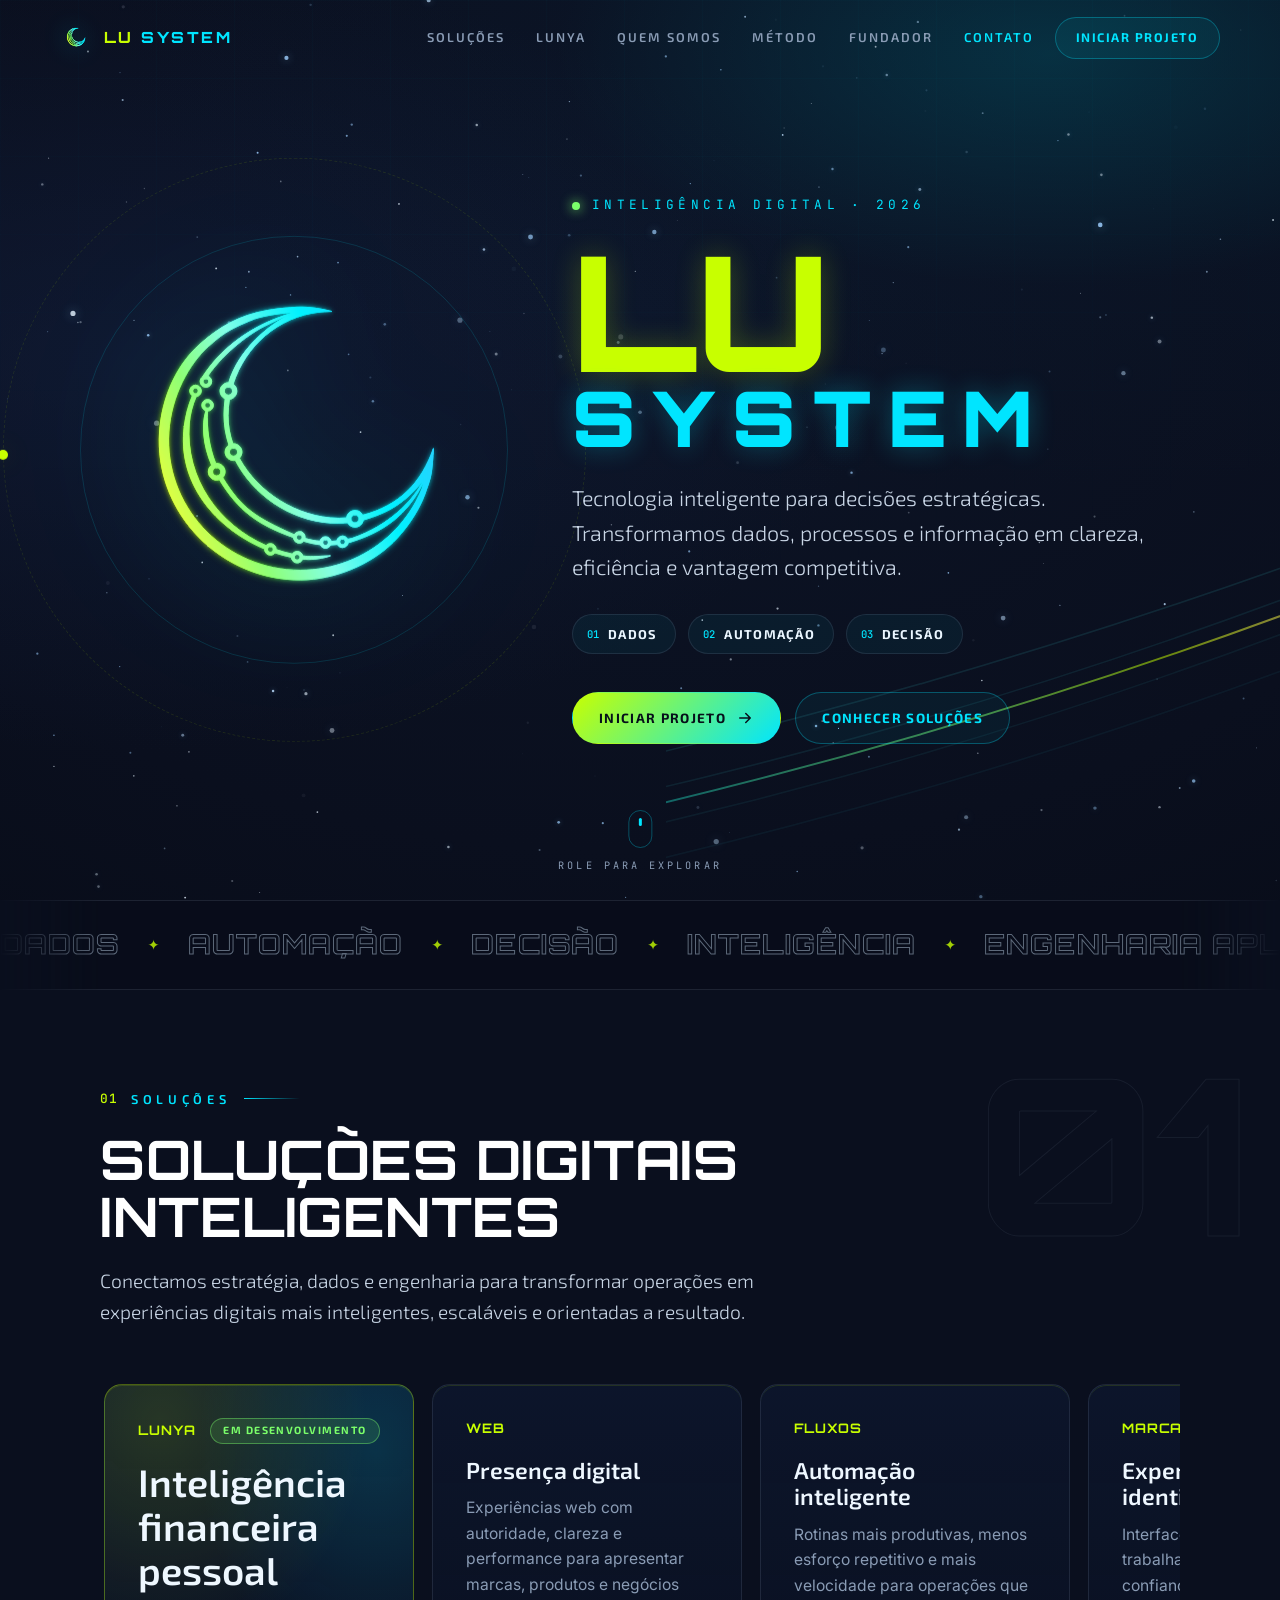
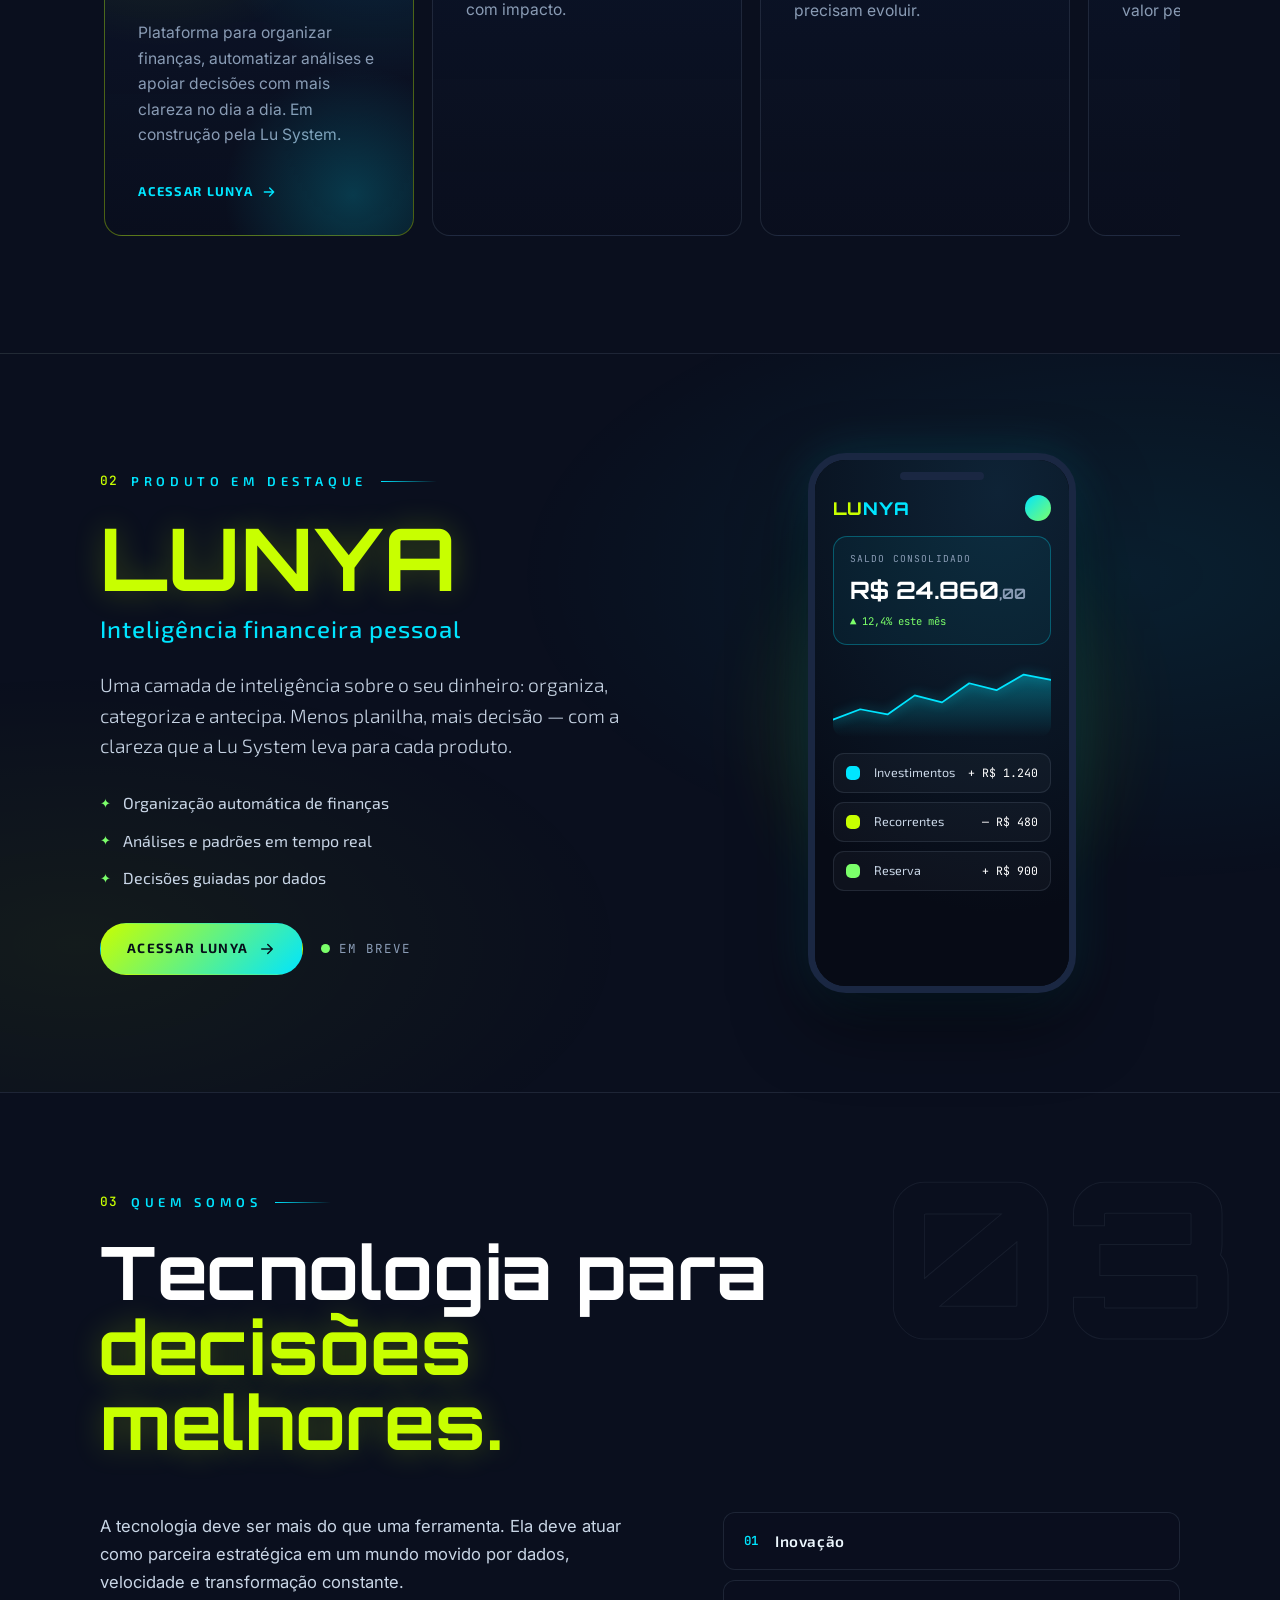
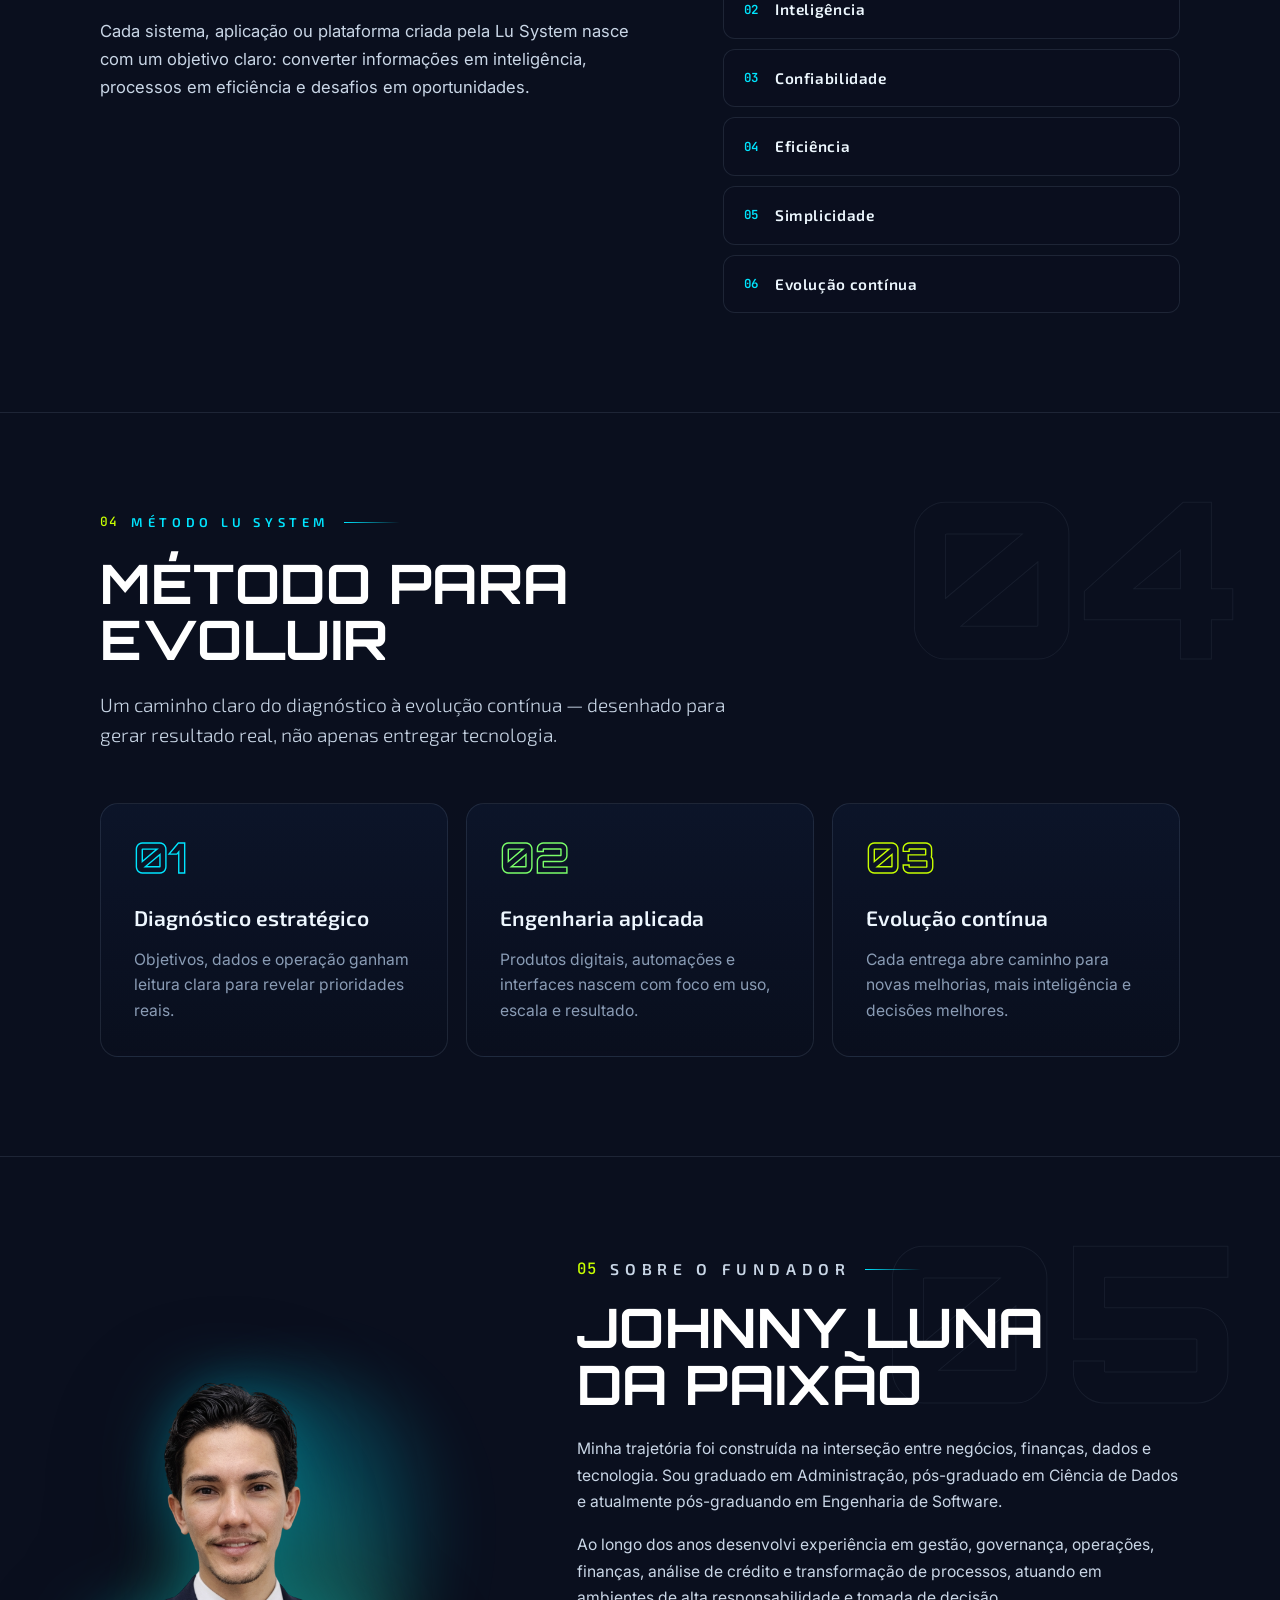
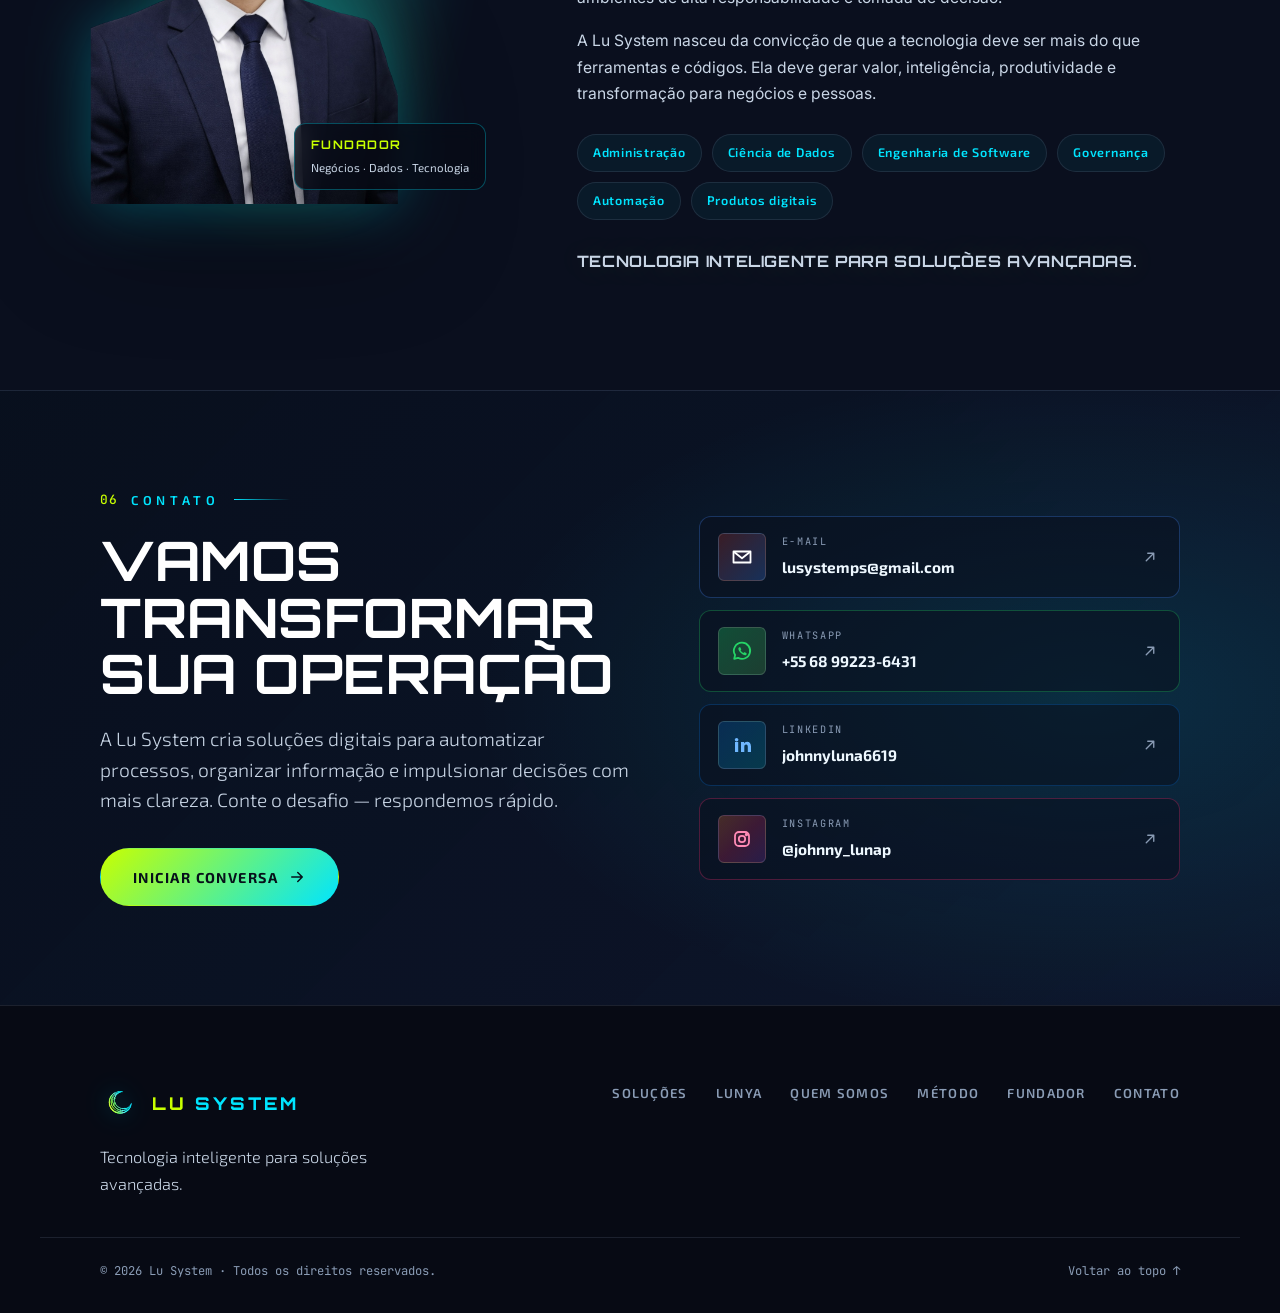
==== commit 8c245faa: "Point Lunya links to official page" ====
--- a/index.html
+++ b/index.html
@@ -36,7 +36,7 @@
       </a>
       <nav class="nav-desktop" aria-label="Navegação principal">
         <a href="#solucoes">Soluções</a>
-        <a href="#lunya">Lunya</a>
+        <a href="https://lunya.lusystem.com.br/" target="_blank" rel="noopener noreferrer">Lunya</a>
         <a href="#quem-somos">Quem somos</a>
         <a href="#metodo">Método</a>
         <a href="#fundador">Fundador</a>
@@ -51,7 +51,7 @@
     <div class="mobile-menu" id="mobile-menu" hidden>
       <nav aria-label="Navegação móvel">
         <a href="#solucoes">Soluções</a>
-        <a href="#lunya">Lunya</a>
+        <a href="https://lunya.lusystem.com.br/" target="_blank" rel="noopener noreferrer">Lunya</a>
         <a href="#quem-somos">Quem somos</a>
         <a href="#metodo">Método</a>
         <a href="#fundador">Fundador</a>
@@ -138,8 +138,8 @@
                 Plataforma para organizar finanças, automatizar análises e apoiar
                 decisões com mais clareza no dia a dia. Em construção pela Lu System.
               </p>
-              <a class="bento-link" href="#lunya">
-                Ver o produto
+              <a class="bento-link" href="https://lunya.lusystem.com.br/" target="_blank" rel="noopener noreferrer">
+                Acessar Lunya
                 <svg viewBox="0 0 24 24" aria-hidden="true"><path d="M5 12h14M13 6l6 6-6 6"></path></svg>
               </a>
               <span class="bento-glow" aria-hidden="true"></span>
@@ -193,8 +193,8 @@
               <li><span class="tick" aria-hidden="true">✦</span>Decisões guiadas por dados</li>
             </ul>
             <div class="lunya-actions">
-              <a class="btn btn--primary" href="#contato">
-                Entrar na lista
+              <a class="btn btn--primary" href="https://lunya.lusystem.com.br/" target="_blank" rel="noopener noreferrer">
+                Acessar Lunya
                 <svg viewBox="0 0 24 24" aria-hidden="true"><path d="M5 12h14M13 6l6 6-6 6"></path></svg>
               </a>
               <span class="lunya-status"><span class="pulse"></span>Em breve</span>
@@ -439,7 +439,7 @@
         </div>
         <nav class="footer-nav" aria-label="Rodapé">
           <a href="#solucoes">Soluções</a>
-          <a href="#lunya">Lunya</a>
+          <a href="https://lunya.lusystem.com.br/" target="_blank" rel="noopener noreferrer">Lunya</a>
           <a href="#quem-somos">Quem somos</a>
           <a href="#metodo">Método</a>
           <a href="#fundador">Fundador</a>
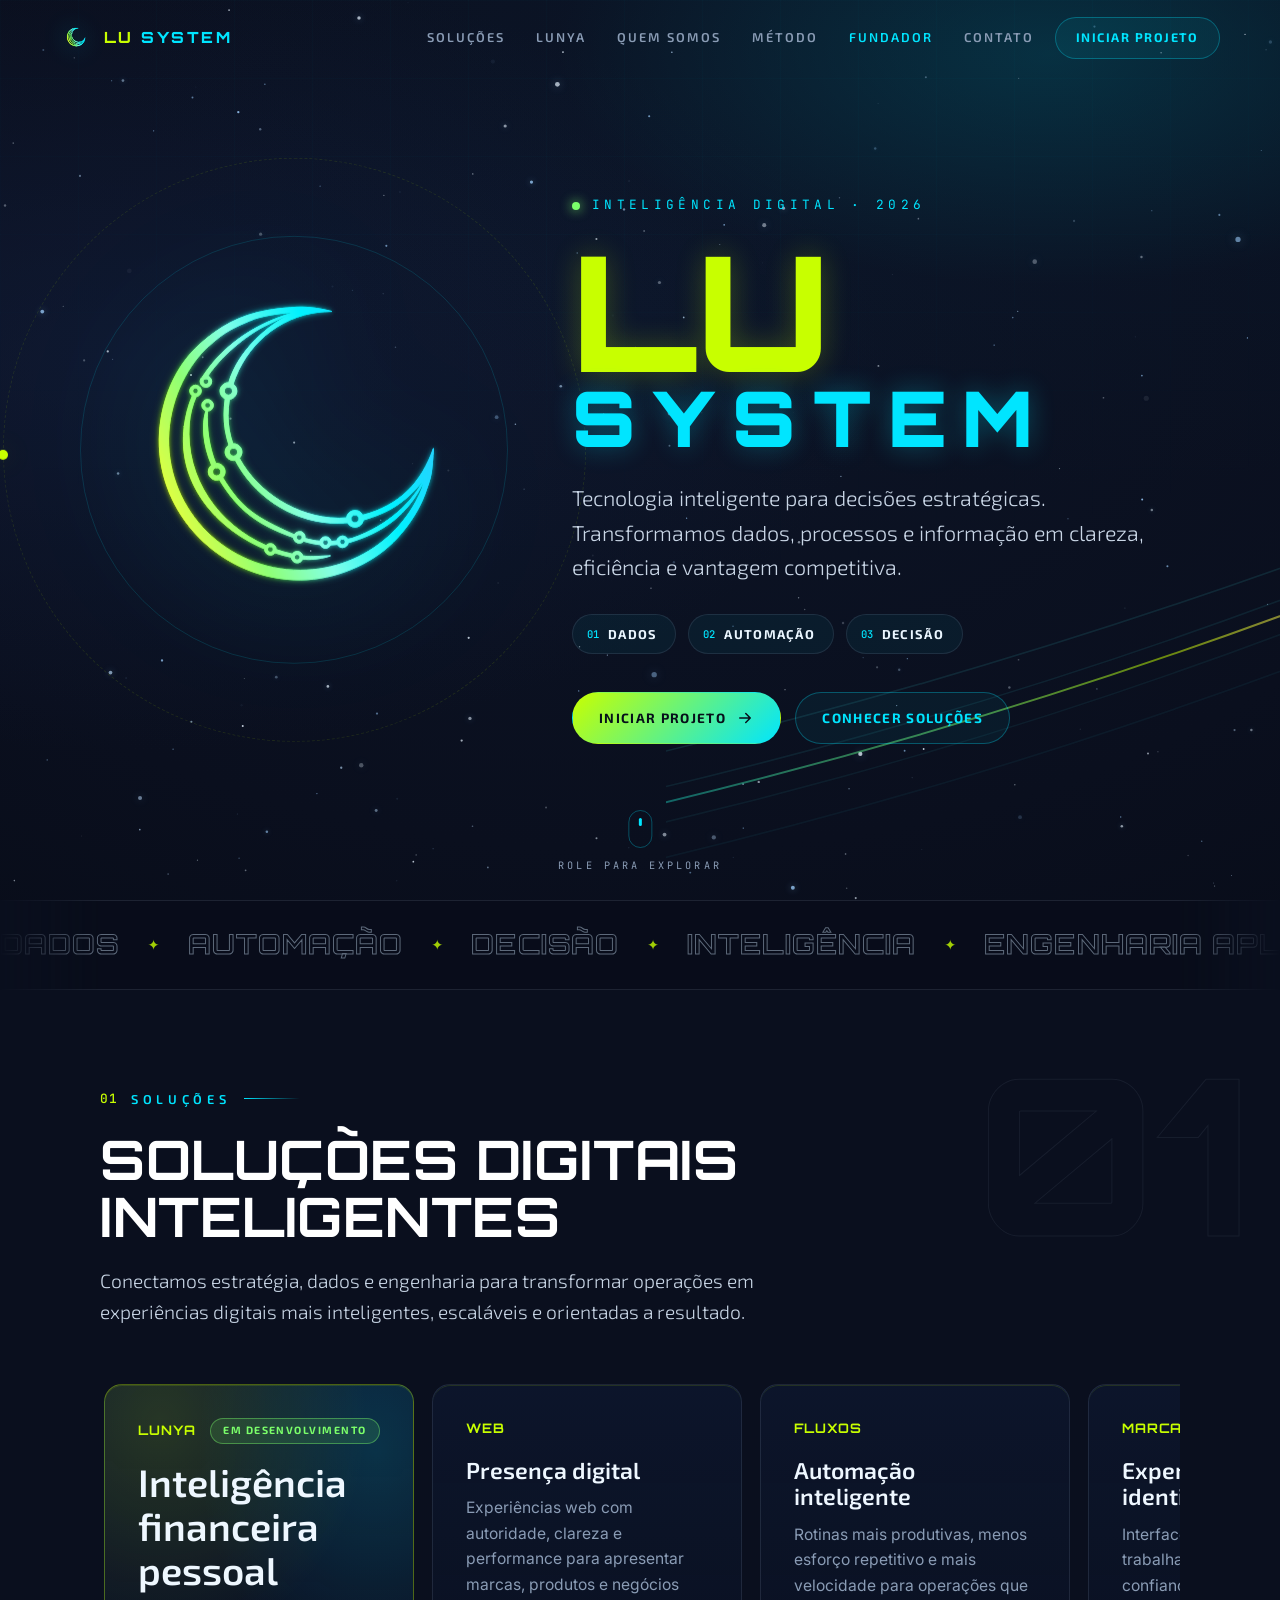
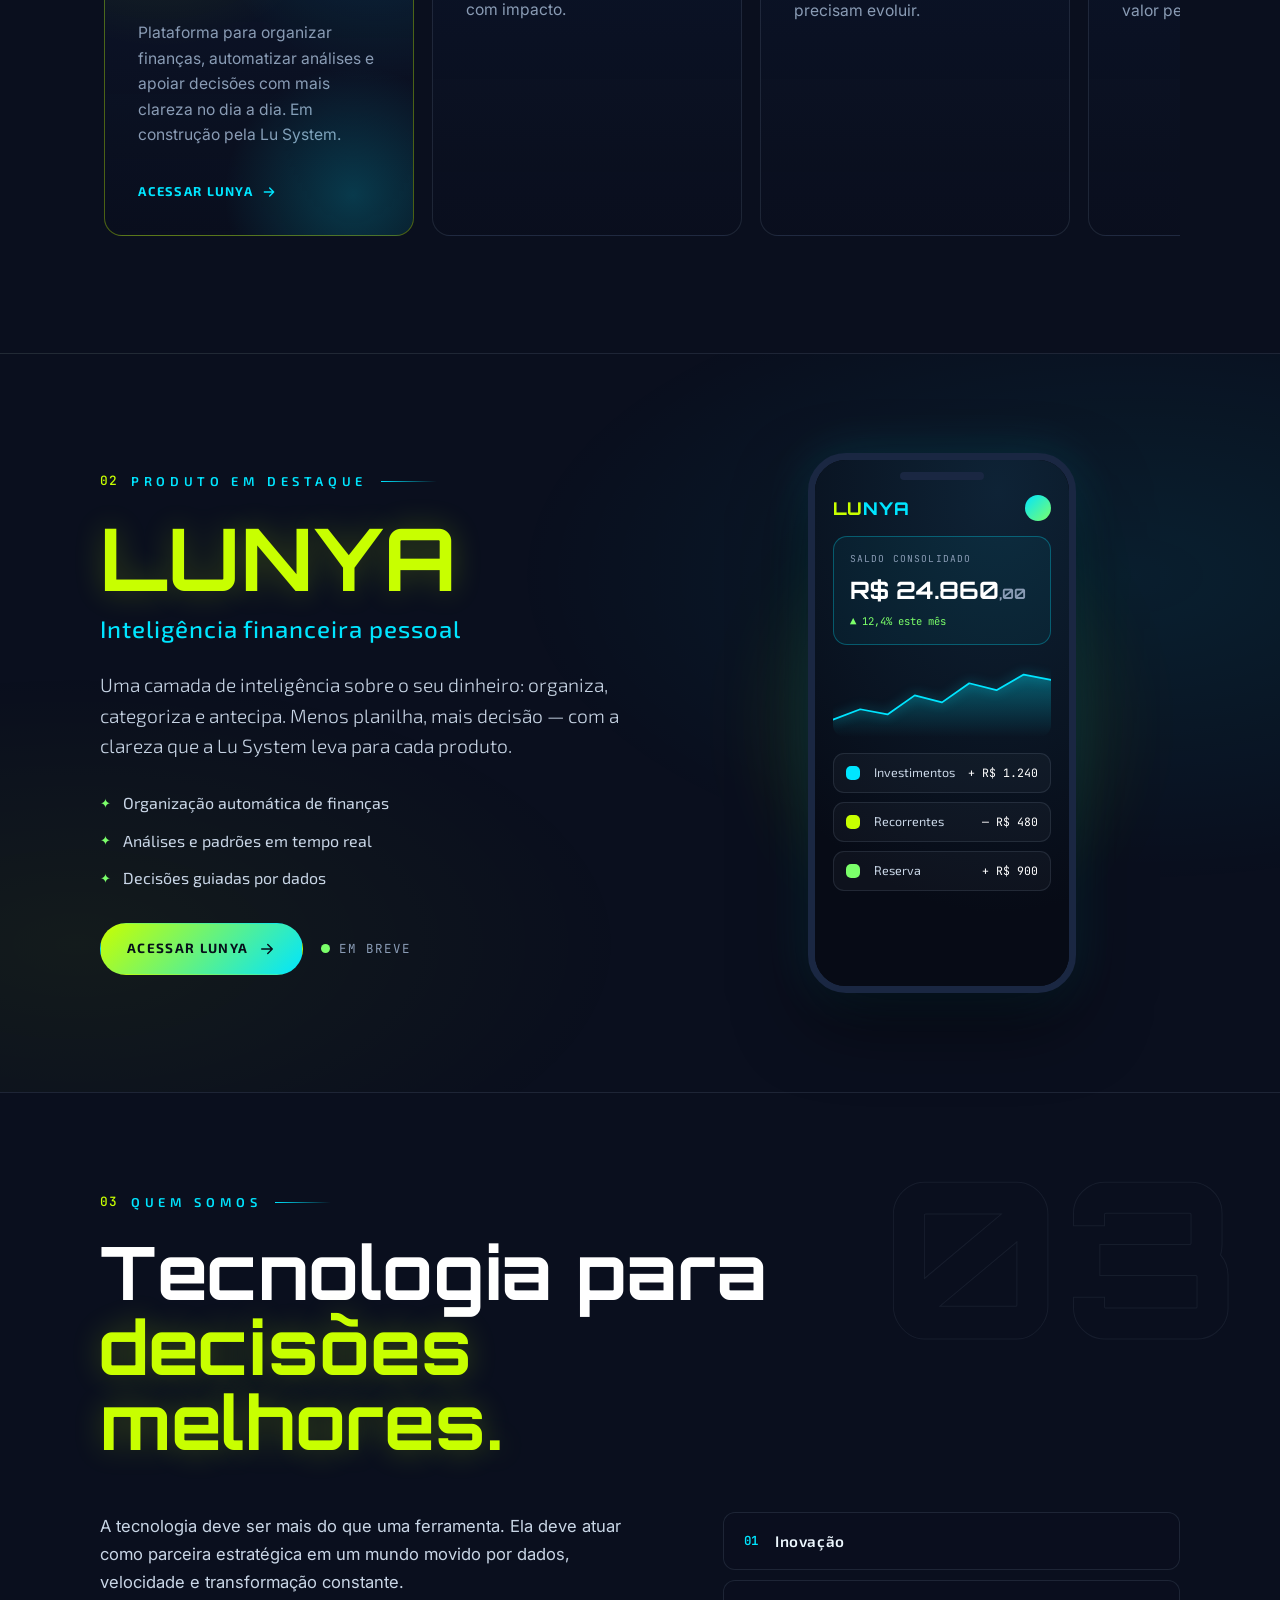
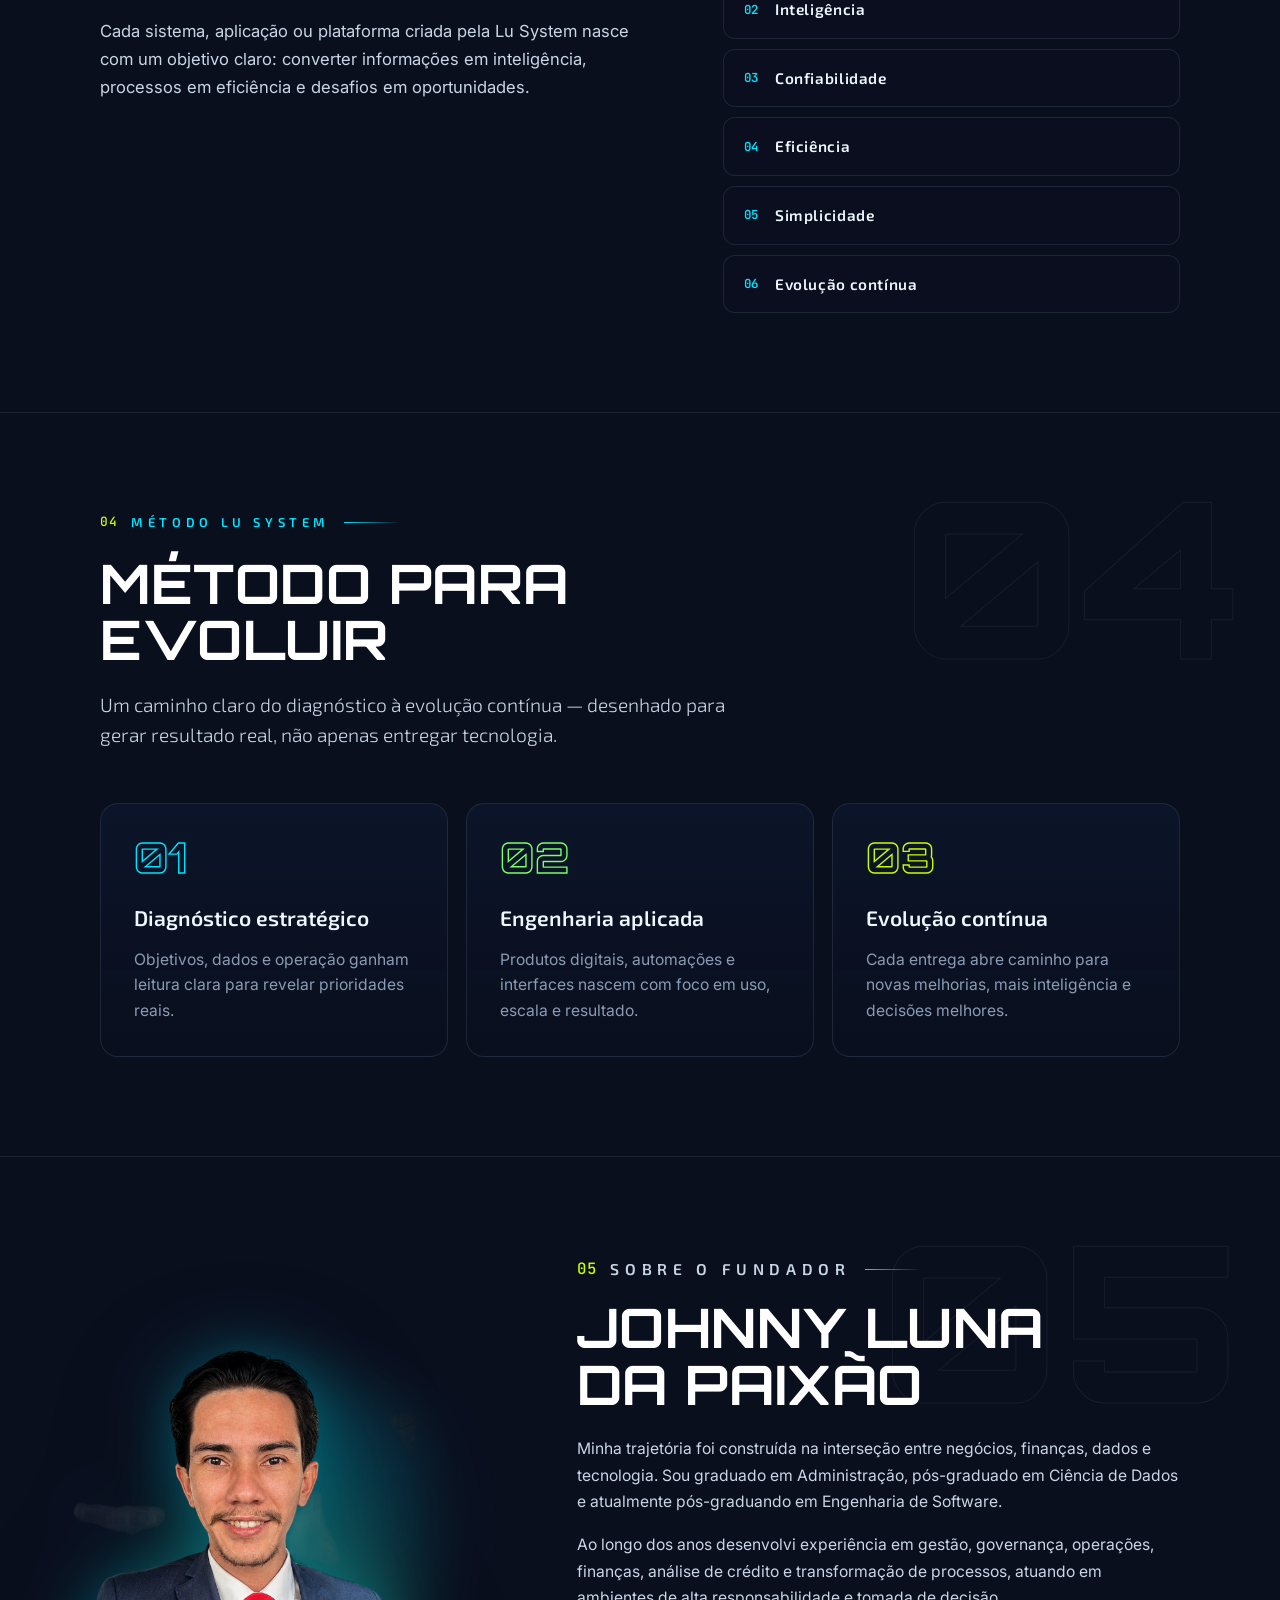
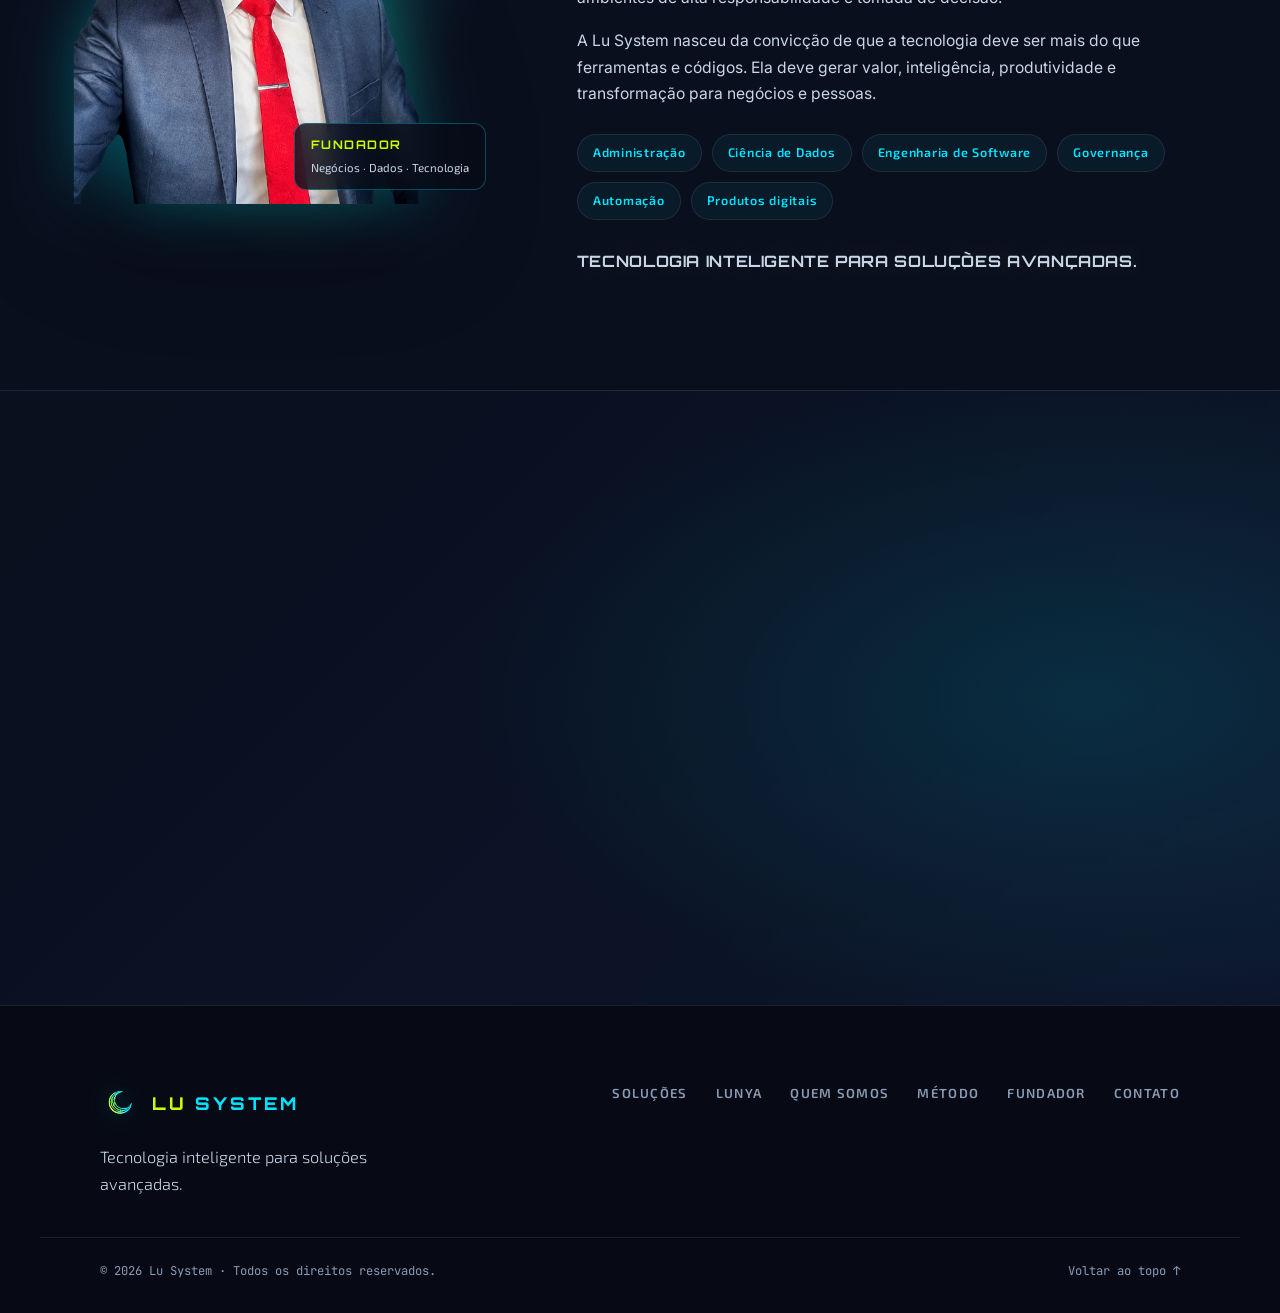
==== commit 326b1f43: "Update founder photo" ====
--- a/index.html
+++ b/index.html
@@ -311,7 +311,7 @@
         <div class="wrap founder-grid">
           <div class="founder-photo reveal">
             <div class="founder-photo-frame">
-              <img src="Johnny.PNG" alt="Johnny Luna da Paixão, fundador da Lu System">
+              <img src="Johnny II.PNG" alt="Johnny Luna da Paixão, fundador da Lu System">
             </div>
             <div class="founder-badge">
               <strong>Fundador</strong>
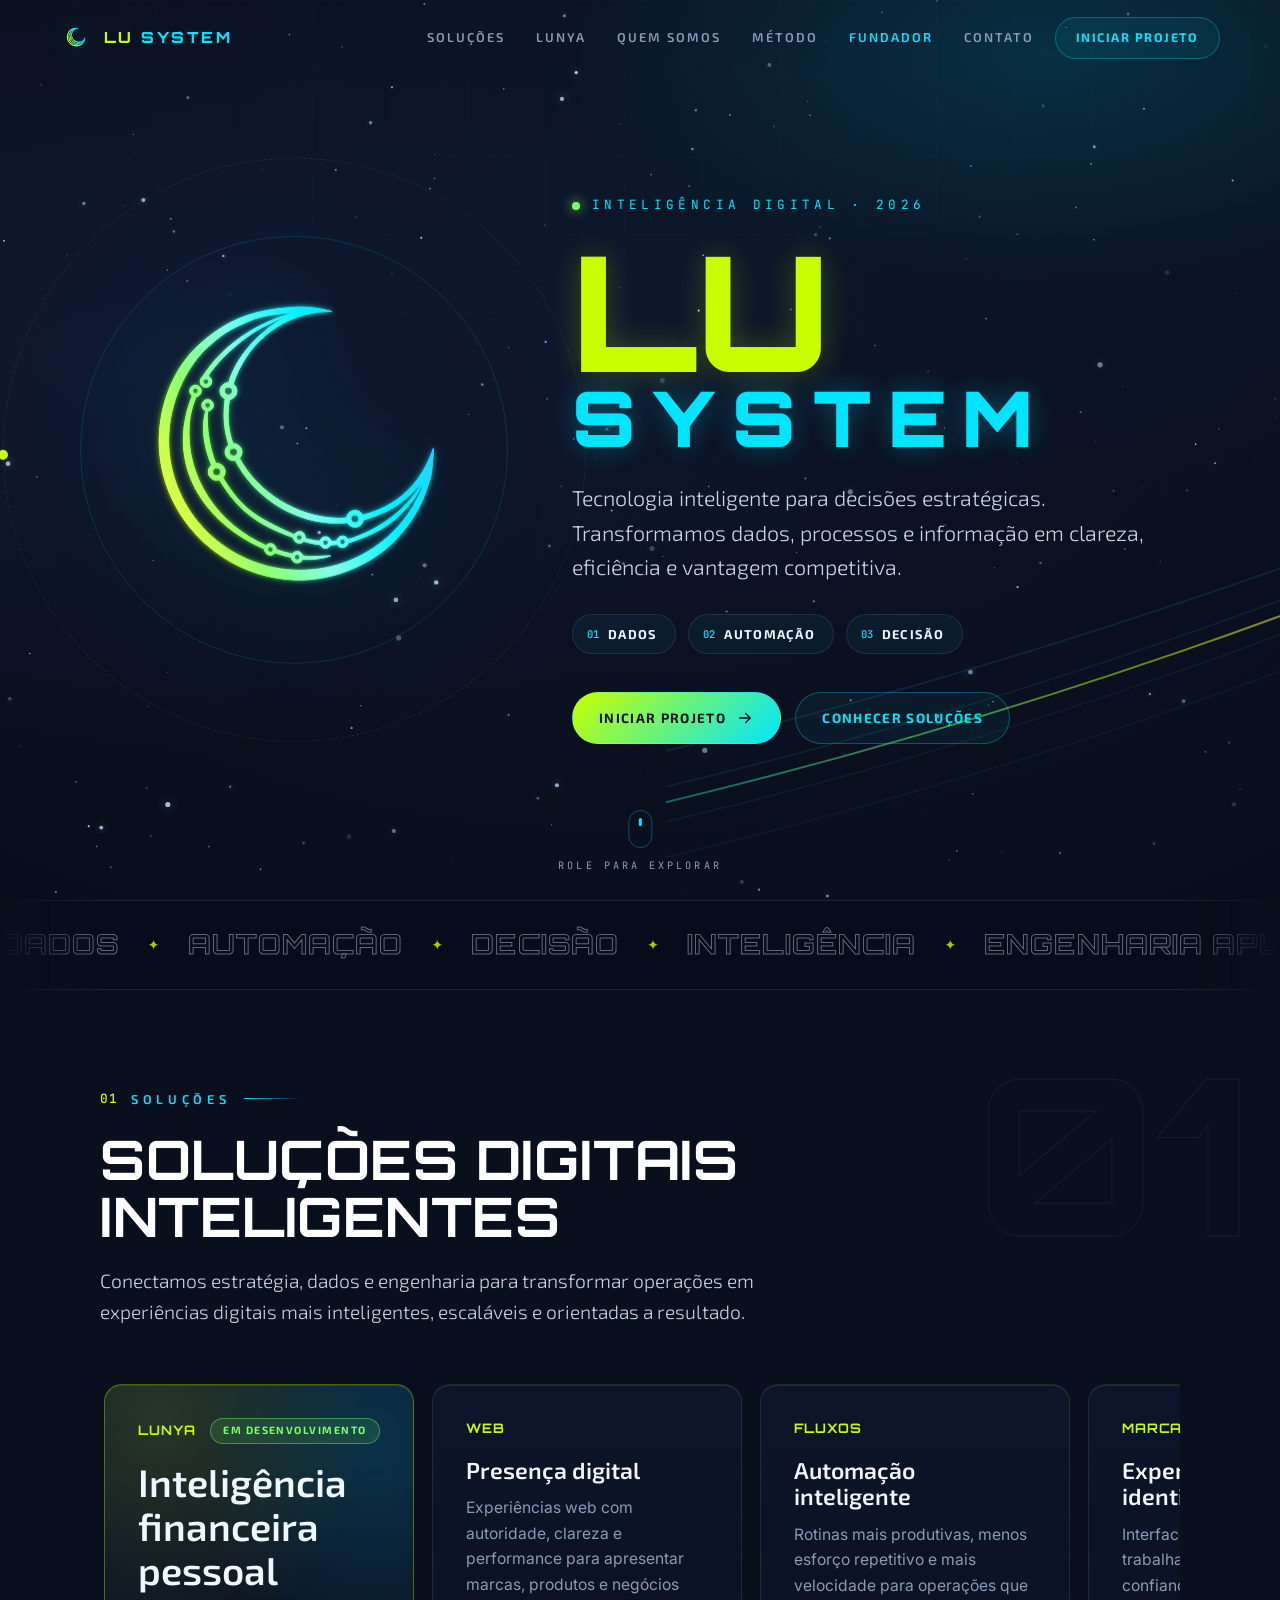
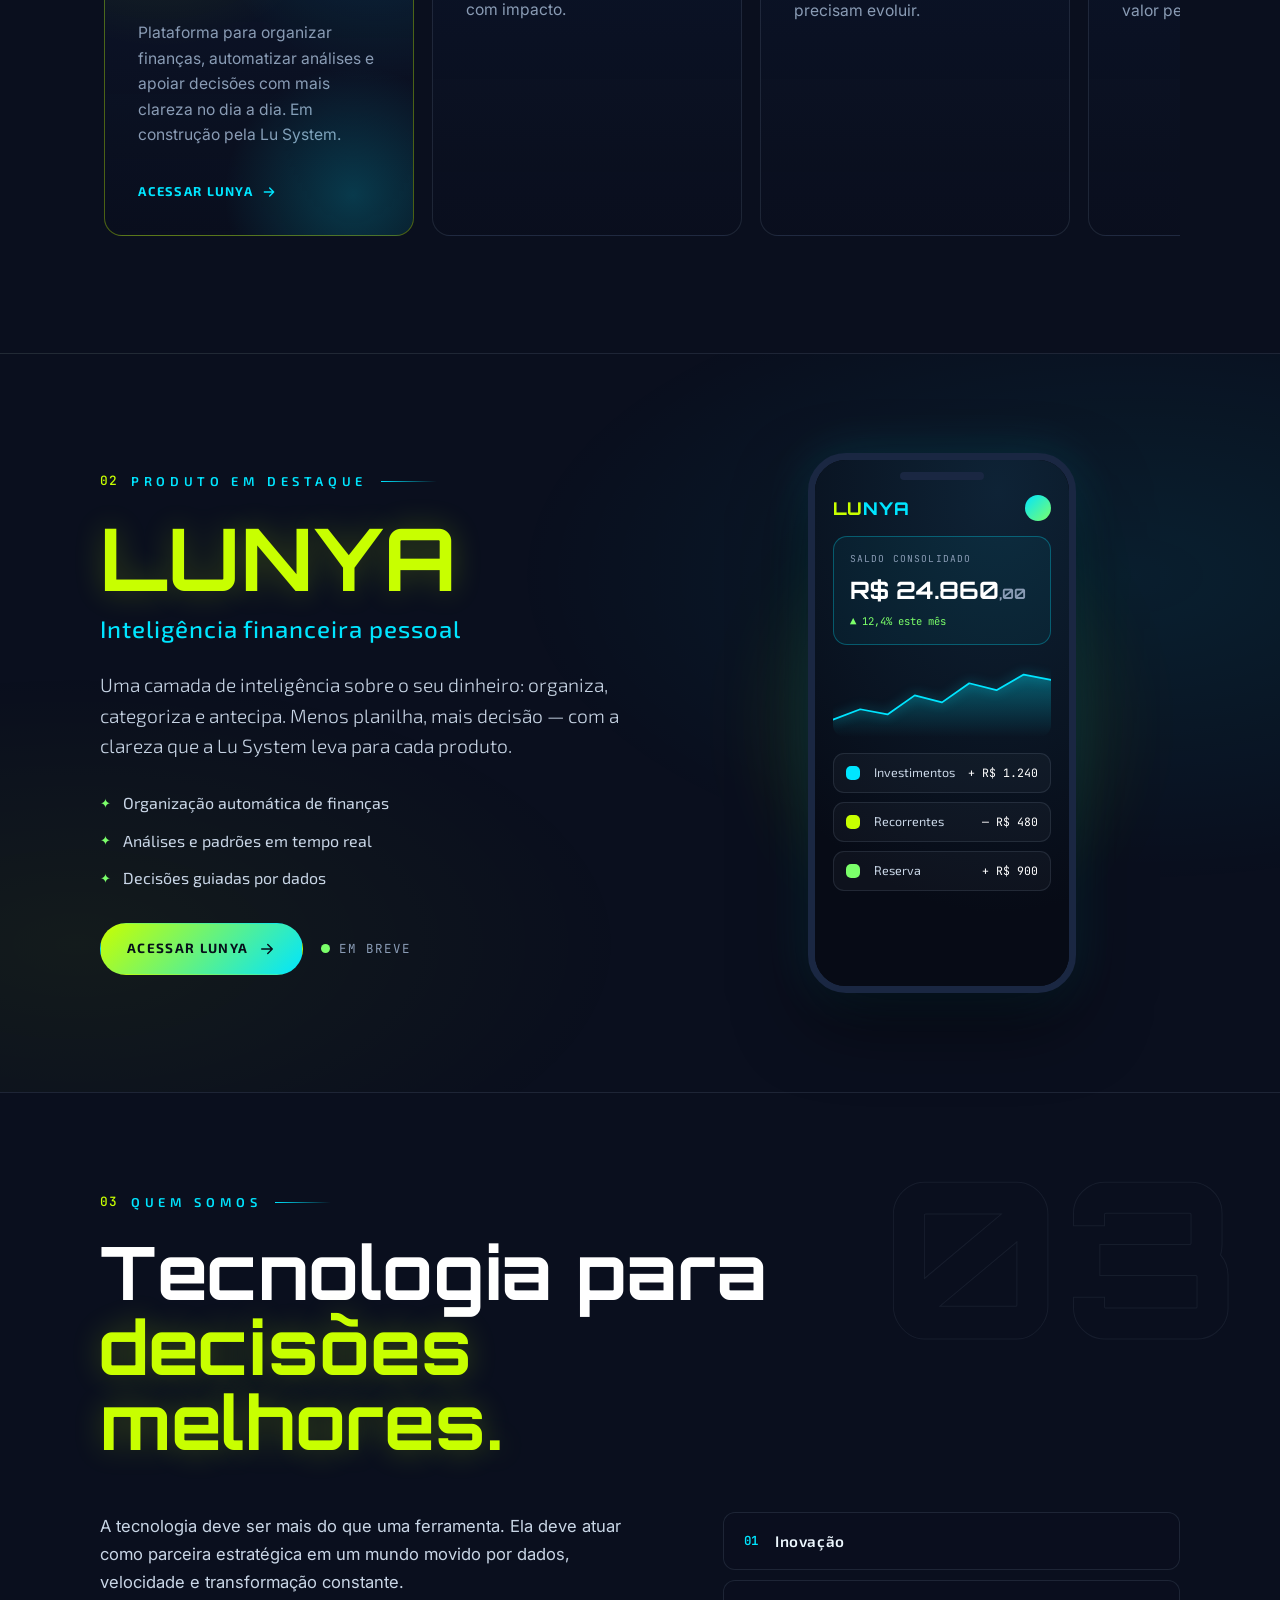
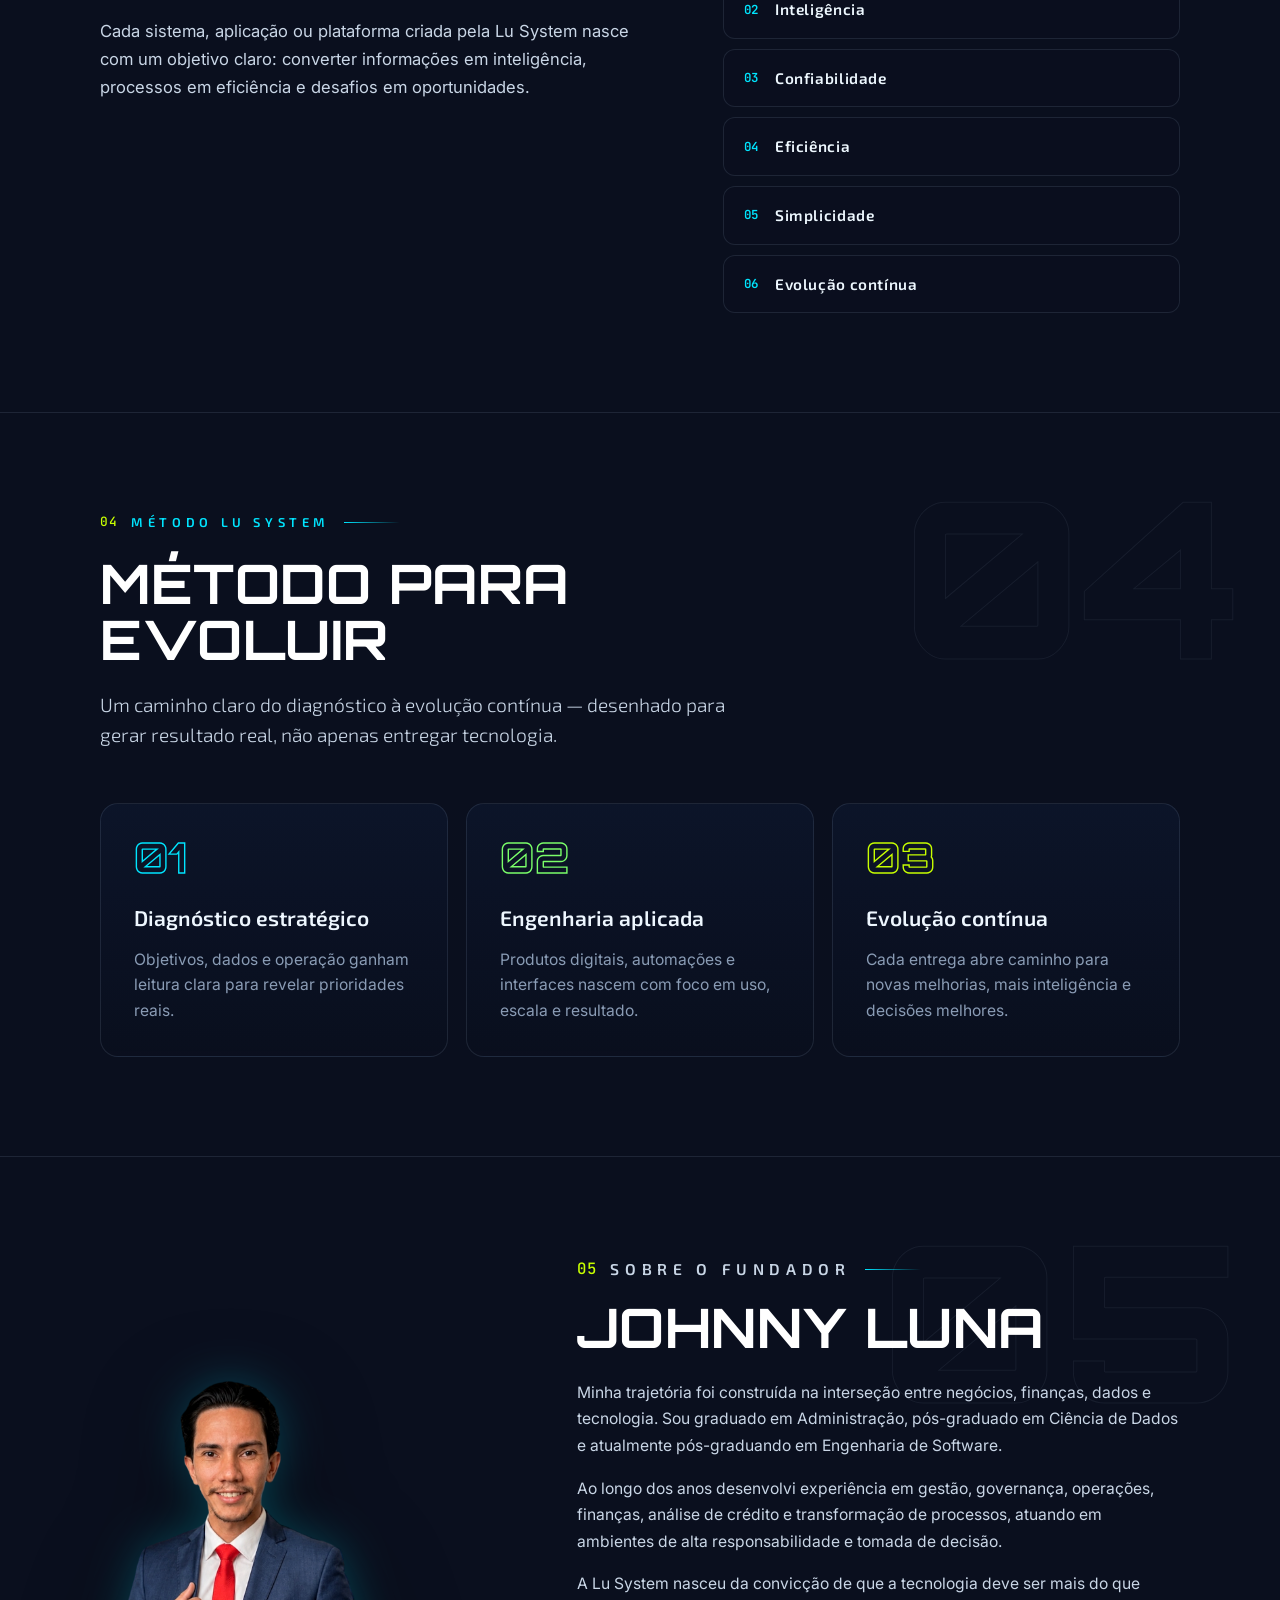
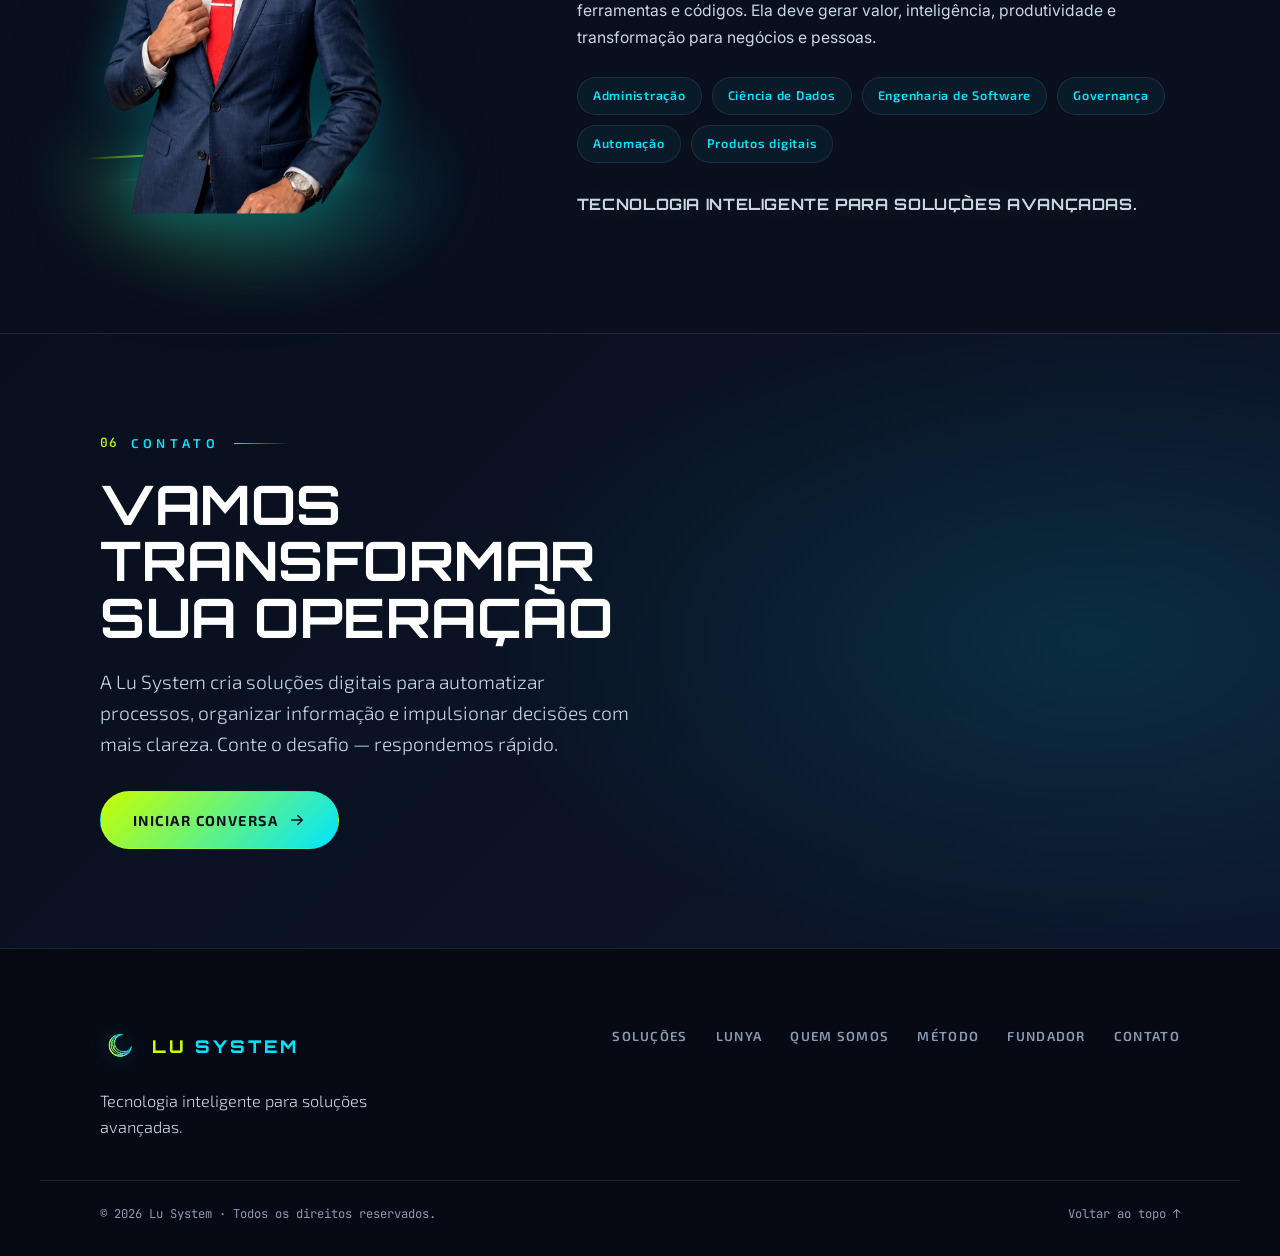
==== commit 2f5dea78: "Add social metadata and refine founder section" ====
--- a/index.html
+++ b/index.html
@@ -5,10 +5,41 @@
     <meta name="viewport" content="width=device-width, initial-scale=1">
     <meta
       name="description"
-      content="Lu System: tecnologia inteligente, transformação digital e soluções avançadas para negócios e pessoas."
+      content="Lu System desenvolve soluções digitais inteligentes com dados, automação e engenharia de software para transformar processos em clareza, eficiência e decisão."
+    >
+    <meta name="author" content="Lu System">
+    <meta name="publisher" content="Lu System">
+    <meta name="robots" content="index, follow">
+    <meta
+      name="keywords"
+      content="Lu System, tecnologia inteligente, soluções digitais, automação, ciência de dados, engenharia de software, transformação digital, Lunya"
     >
     <meta name="theme-color" content="#0A0F1E">
     <title>Lu System | Tecnologia Inteligente</title>
+    <link rel="canonical" href="https://www.lusystem.com.br/">
+    <meta property="og:type" content="website">
+    <meta property="og:locale" content="pt_BR">
+    <meta property="og:site_name" content="Lu System">
+    <meta property="og:title" content="Lu System | Tecnologia Inteligente">
+    <meta
+      property="og:description"
+      content="Soluções digitais com dados, automação e engenharia de software para transformar processos em clareza, eficiência e decisão."
+    >
+    <meta property="og:url" content="https://www.lusystem.com.br/">
+    <meta property="og:image" content="https://www.lusystem.com.br/share/og-lusystem.png">
+    <meta property="og:image:secure_url" content="https://www.lusystem.com.br/share/og-lusystem.png">
+    <meta property="og:image:type" content="image/png">
+    <meta property="og:image:width" content="1200">
+    <meta property="og:image:height" content="630">
+    <meta property="og:image:alt" content="Lu System - Tecnologia inteligente para soluções avançadas">
+    <meta name="twitter:card" content="summary_large_image">
+    <meta name="twitter:title" content="Lu System | Tecnologia Inteligente">
+    <meta
+      name="twitter:description"
+      content="Dados, automação e engenharia de software para transformar processos em clareza, eficiência e decisão."
+    >
+    <meta name="twitter:image" content="https://www.lusystem.com.br/share/og-lusystem.png">
+    <meta name="twitter:image:alt" content="Lu System - Tecnologia inteligente para soluções avançadas">
     <link rel="icon" href="favicon.svg" type="image/svg+xml">
     <link rel="shortcut icon" href="favicon.svg" type="image/svg+xml">
     <link rel="preconnect" href="https://fonts.googleapis.com">
@@ -18,6 +49,35 @@
       rel="stylesheet"
     >
     <link rel="stylesheet" href="styles.css">
+    <script type="application/ld+json">
+      {
+        "@context": "https://schema.org",
+        "@type": "Organization",
+        "name": "Lu System",
+        "url": "https://www.lusystem.com.br/",
+        "logo": "https://www.lusystem.com.br/favicon.svg",
+        "image": "https://www.lusystem.com.br/share/og-lusystem.png",
+        "description": "Soluções digitais inteligentes com dados, automação e engenharia de software.",
+        "founder": {
+          "@type": "Person",
+          "name": "Johnny Luna",
+          "jobTitle": "Fundador e CEO"
+        },
+        "sameAs": [
+          "https://lunya.lusystem.com.br/",
+          "https://www.linkedin.com/in/johnnyluna6619/",
+          "https://www.instagram.com/johnny_lunap/"
+        ],
+        "contactPoint": {
+          "@type": "ContactPoint",
+          "email": "lusystemps@gmail.com",
+          "telephone": "+55-68-99223-6431",
+          "contactType": "customer support",
+          "areaServed": "BR",
+          "availableLanguage": "Portuguese"
+        }
+      }
+    </script>
   </head>
   <body>
     <!-- ===== Cosmic background layers ===== -->
@@ -311,17 +371,14 @@
         <div class="wrap founder-grid">
           <div class="founder-photo reveal">
             <div class="founder-photo-frame">
-              <img src="Johnny II.PNG" alt="Johnny Luna da Paixão, fundador da Lu System">
+              <img src="Johnny III.PNG" alt="Johnny Luna, fundador da Lu System">
             </div>
-            <div class="founder-badge">
-              <strong>Fundador</strong>
-              <span>Negócios · Dados · Tecnologia</span>
-            </div>
+            <span class="founder-photo-flow" aria-hidden="true"></span>
             <span class="founder-photo-glow" aria-hidden="true"></span>
           </div>
           <div class="founder-copy reveal">
             <p class="eyebrow"><span class="idx">05</span> Sobre o fundador</p>
-            <h2 class="title">Johnny Luna<br>da Paixão</h2>
+            <h2 class="title">Johnny Luna</h2>
             <p>
               Minha trajetória foi construída na interseção entre negócios, finanças,
               dados e tecnologia. Sou graduado em Administração, pós-graduado em
--- a/styles.css
+++ b/styles.css
@@ -968,51 +968,79 @@
   gap: clamp(36px, 6vw, 86px);
   align-items: center;
 }
-.founder-photo { position: relative; isolation: isolate; }
+.founder-photo {
+  position: relative;
+  isolation: isolate;
+  min-height: clamp(420px, 42vw, 560px);
+  display: flex;
+  align-items: flex-end;
+}
 .founder-photo-frame {
   position: relative;
   z-index: 1;
+  width: min(100%, 430px);
+  margin-inline: auto;
   overflow: visible;
   border: 0;
   background: transparent;
-  transform: translateX(clamp(-58px, -4vw, -24px));
+  transform: translateX(clamp(-70px, -5vw, -34px));
 }
 .founder-photo-frame img {
   width: 100%;
-  aspect-ratio: 4 / 4.6;
+  display: block;
+  aspect-ratio: 4 / 4.9;
   object-fit: contain;
-  object-position: 45% 50%;
+  object-position: 45% 100%;
   filter:
-    saturate(1.04)
-    contrast(1.02)
-    drop-shadow(0 0 30px rgba(0, 229, 255, 0.32))
-    drop-shadow(0 28px 54px rgba(0, 0, 0, 0.42));
+    saturate(1.06)
+    contrast(1.04)
+    drop-shadow(0 0 22px rgba(0, 229, 255, 0.24))
+    drop-shadow(0 26px 48px rgba(0, 0, 0, 0.48));
+}
+.founder-photo-frame::after {
+  content: "";
+  position: absolute;
+  left: 7%;
+  right: 3%;
+  bottom: -2px;
+  height: 16%;
+  z-index: -1;
+  border-radius: 50%;
+  background:
+    radial-gradient(closest-side, rgba(0, 229, 255, 0.42), transparent 72%),
+    radial-gradient(closest-side, rgba(200, 255, 0, 0.26), transparent 76%);
+  filter: blur(18px);
+  transform: perspective(360px) rotateX(68deg);
+}
+.founder-photo-flow {
+  position: absolute;
+  left: -7%;
+  right: 7%;
+  bottom: 2%;
+  height: 128px;
+  z-index: 0;
+  pointer-events: none;
+  opacity: 0.9;
+  background:
+    linear-gradient(105deg, transparent 4%, rgba(200, 255, 0, 0.9) 18%, rgba(0, 229, 255, 0.86) 43%, transparent 64%) 0 58% / 94% 2px no-repeat,
+    linear-gradient(100deg, transparent 12%, rgba(0, 229, 255, 0.76) 32%, rgba(200, 255, 0, 0.46) 54%, transparent 74%) 6% 76% / 86% 1px no-repeat,
+    radial-gradient(48% 55% at 45% 65%, rgba(0, 229, 255, 0.24), transparent 68%);
+  filter: blur(0.2px) drop-shadow(0 0 16px rgba(0, 229, 255, 0.38));
+  transform: skewY(-3deg);
 }
 .founder-photo-glow {
   position: absolute;
-  inset: 6% 4% -6%;
+  left: -12%;
+  right: 4%;
+  bottom: -8%;
+  height: 42%;
   z-index: 0;
   border-radius: 50%;
   background:
-    radial-gradient(60% 70% at 50% 34%, rgba(0, 229, 255, 0.4), transparent 70%),
-    radial-gradient(60% 60% at 44% 60%, rgba(200, 255, 0, 0.18), transparent 72%);
-  filter: blur(30px);
-}
-.founder-badge {
-  position: absolute;
-  z-index: 2;
-  right: 14px;
-  bottom: 14px;
-  display: grid;
-  gap: 3px;
-  padding: 12px 16px;
-  border-radius: var(--r-md);
-  border: 1px solid var(--lu-line);
-  background: rgba(7, 11, 22, 0.78);
-  backdrop-filter: blur(10px);
-}
-.founder-badge strong { font-family: var(--font-display); font-weight: 700; font-size: 0.74rem; letter-spacing: 0.12em; text-transform: uppercase; color: var(--lu-primary); }
-.founder-badge span { font-family: var(--font-alt); font-size: 0.72rem; color: var(--lu-dim); }
+    radial-gradient(70% 80% at 46% 72%, rgba(0, 229, 255, 0.42), transparent 70%),
+    radial-gradient(60% 60% at 36% 82%, rgba(200, 255, 0, 0.24), transparent 72%);
+  filter: blur(34px);
+}
 
 .founder-copy { position: relative; z-index: 1; max-width: 640px; }
 .founder-copy .title { margin-bottom: 24px; }
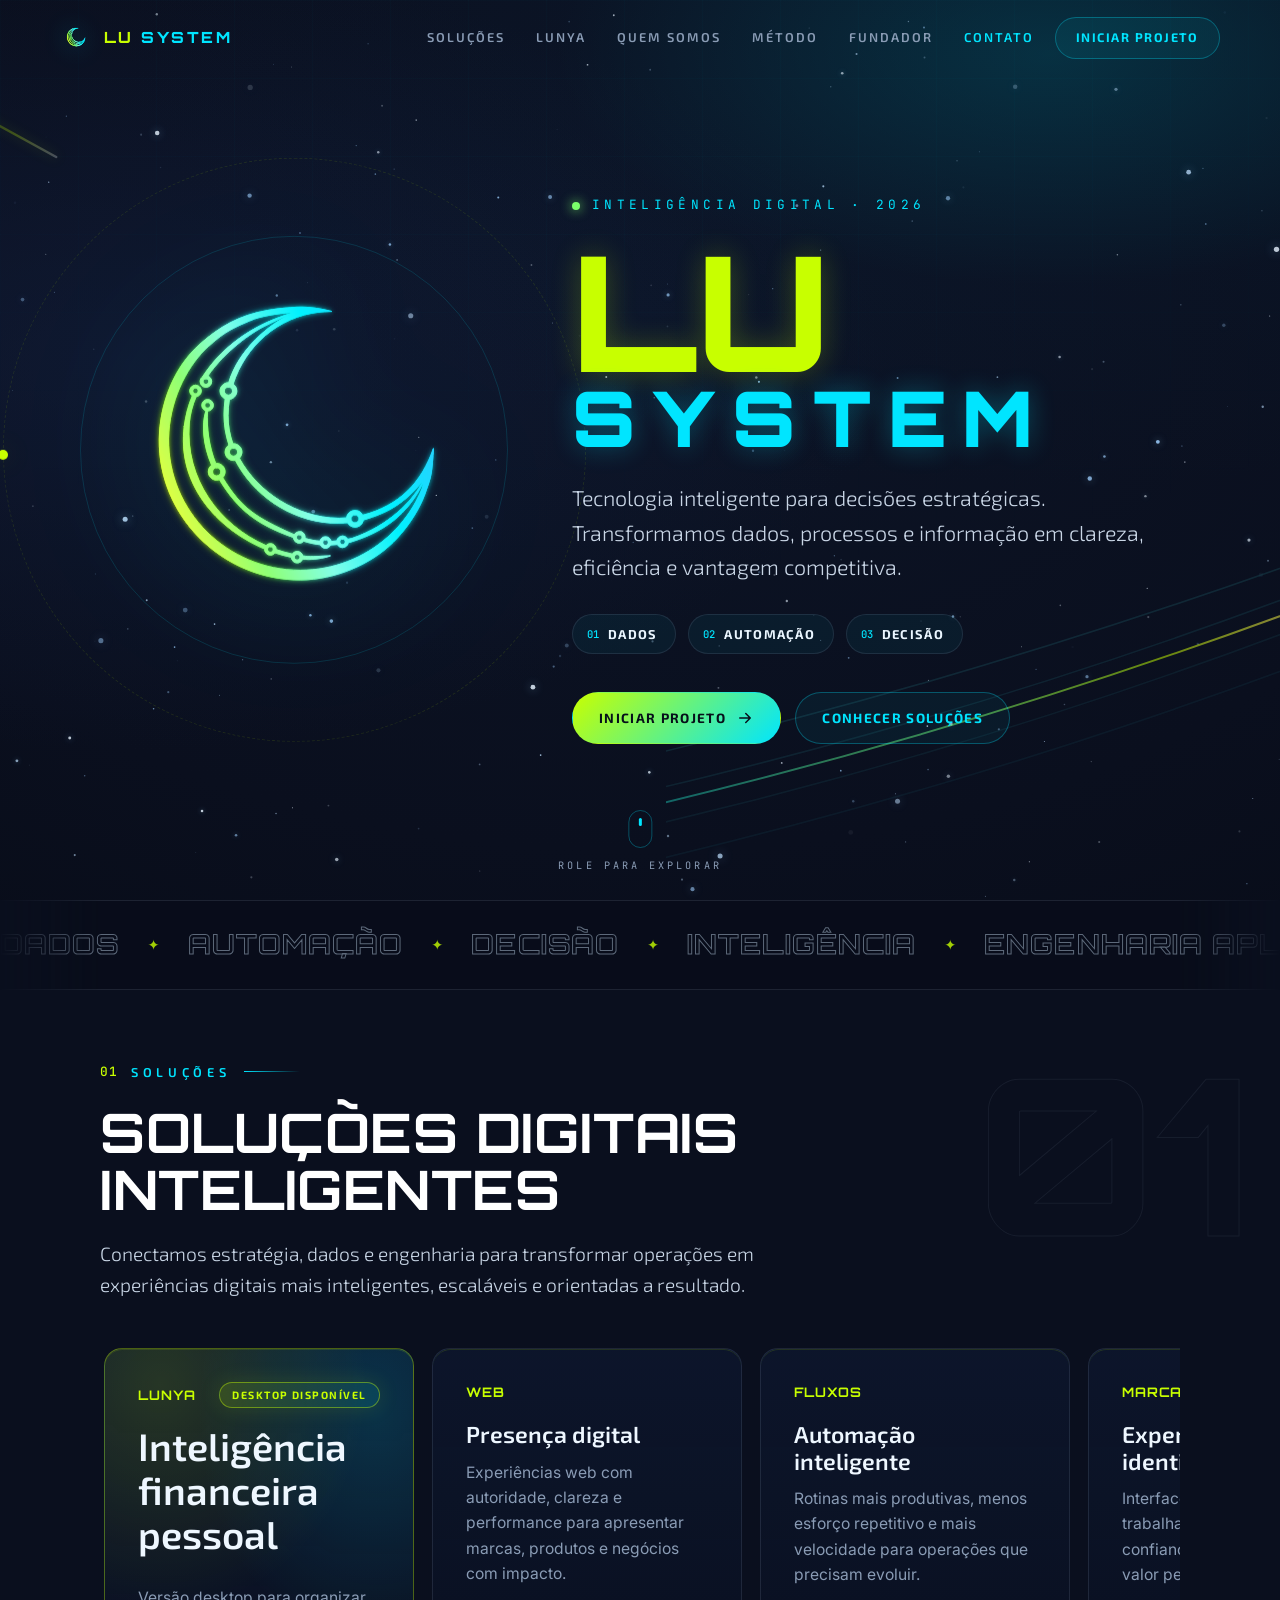
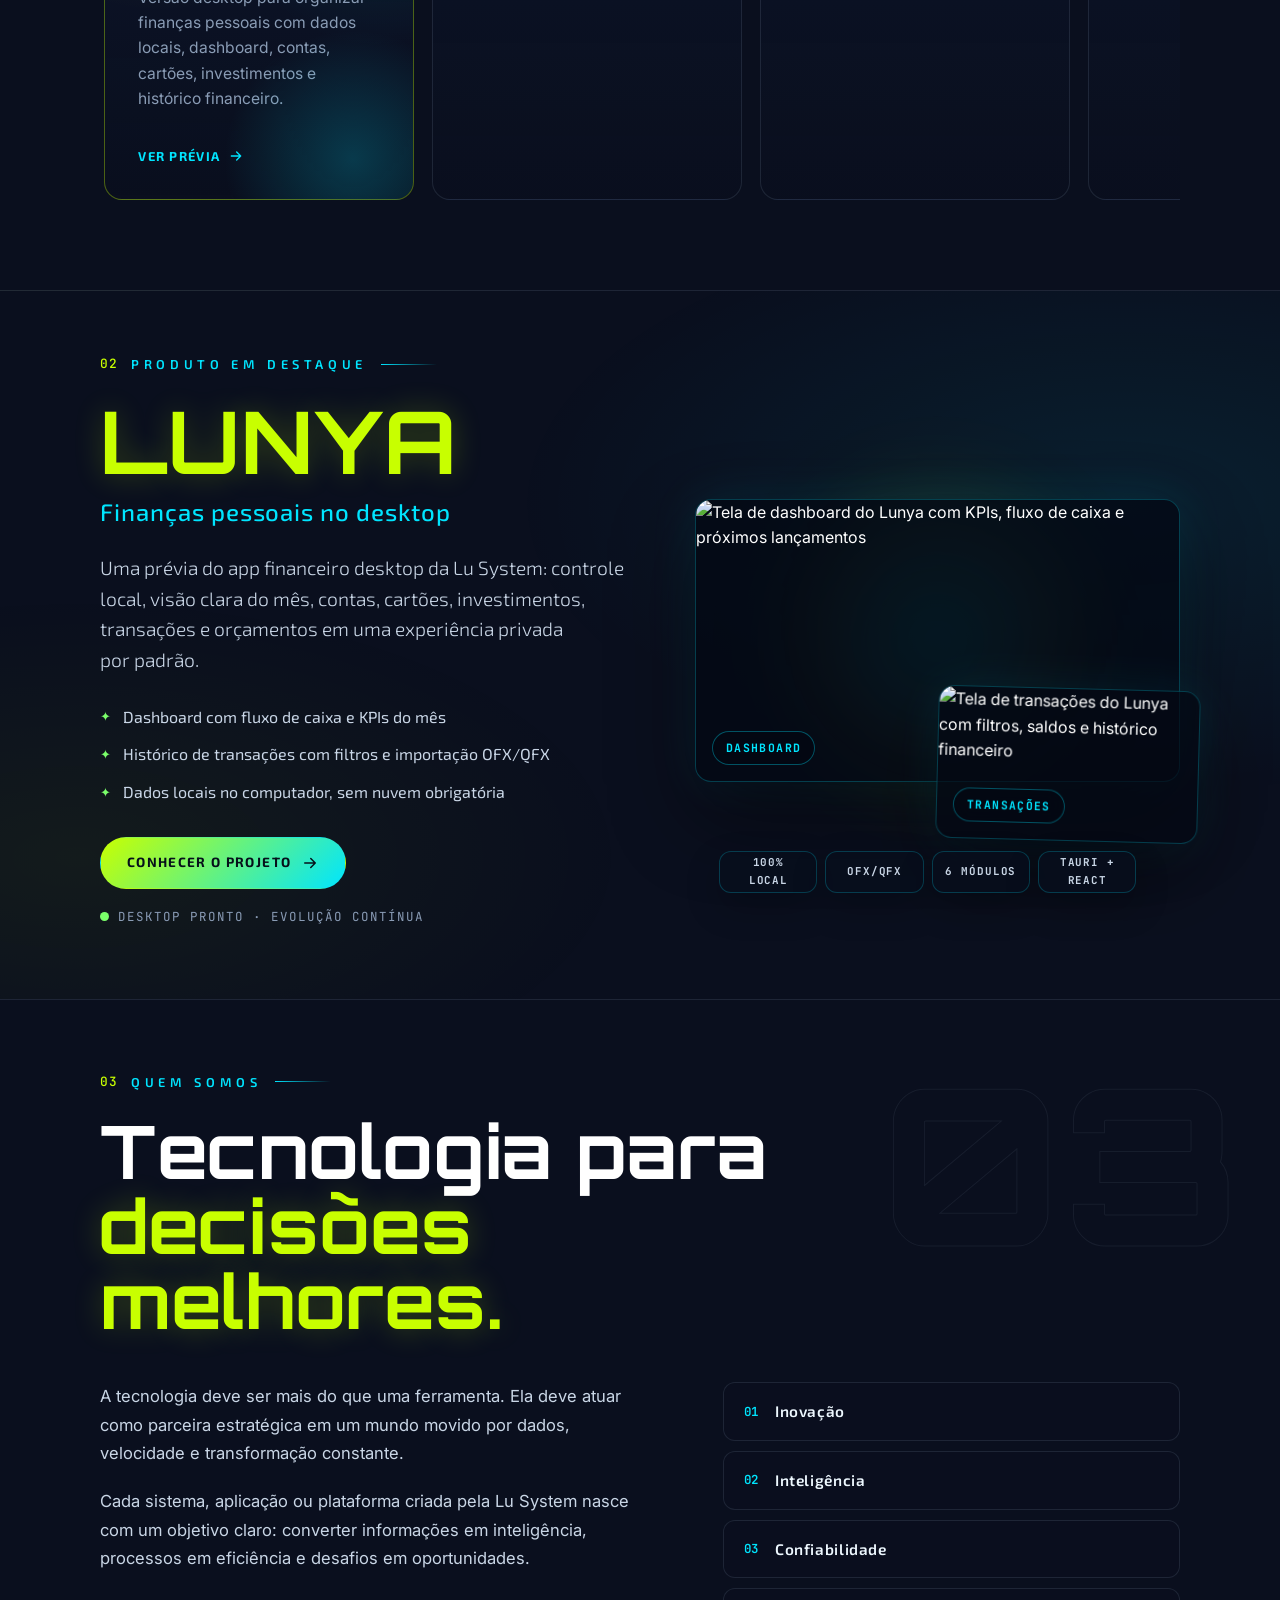
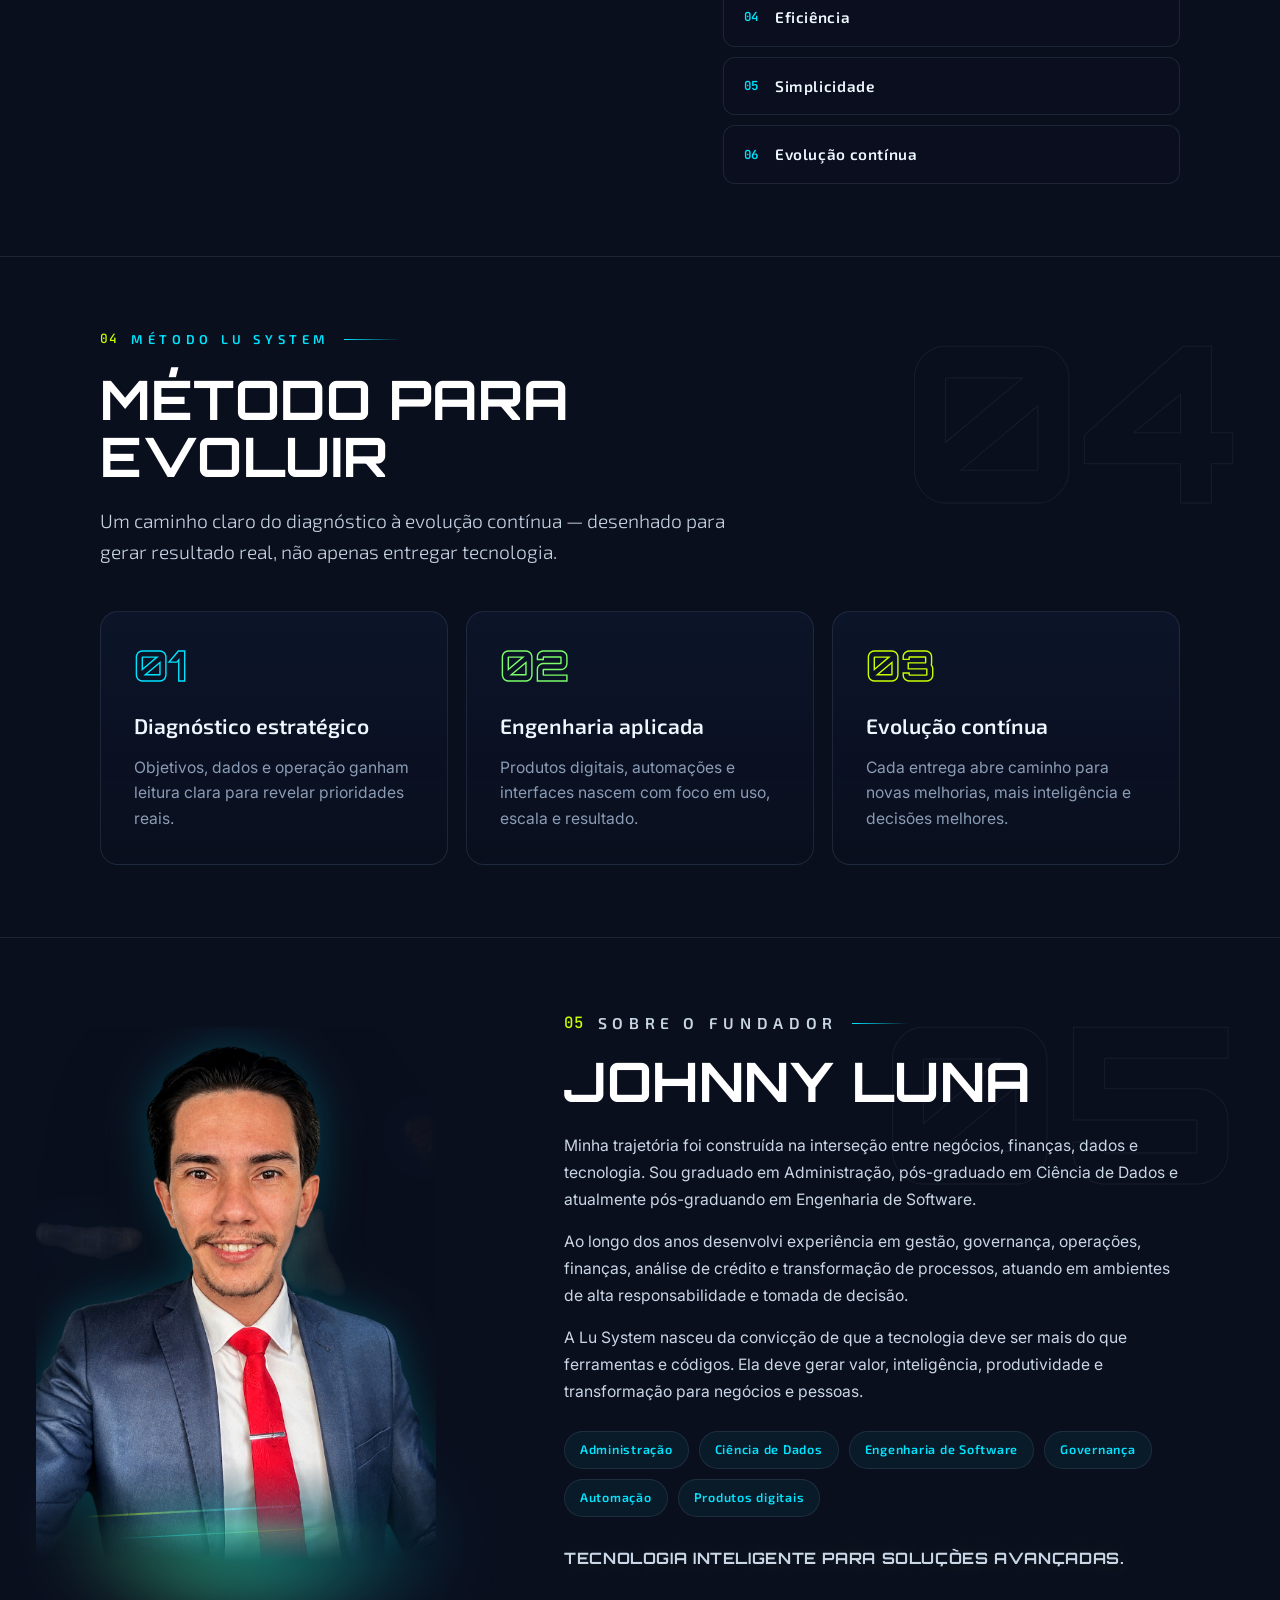
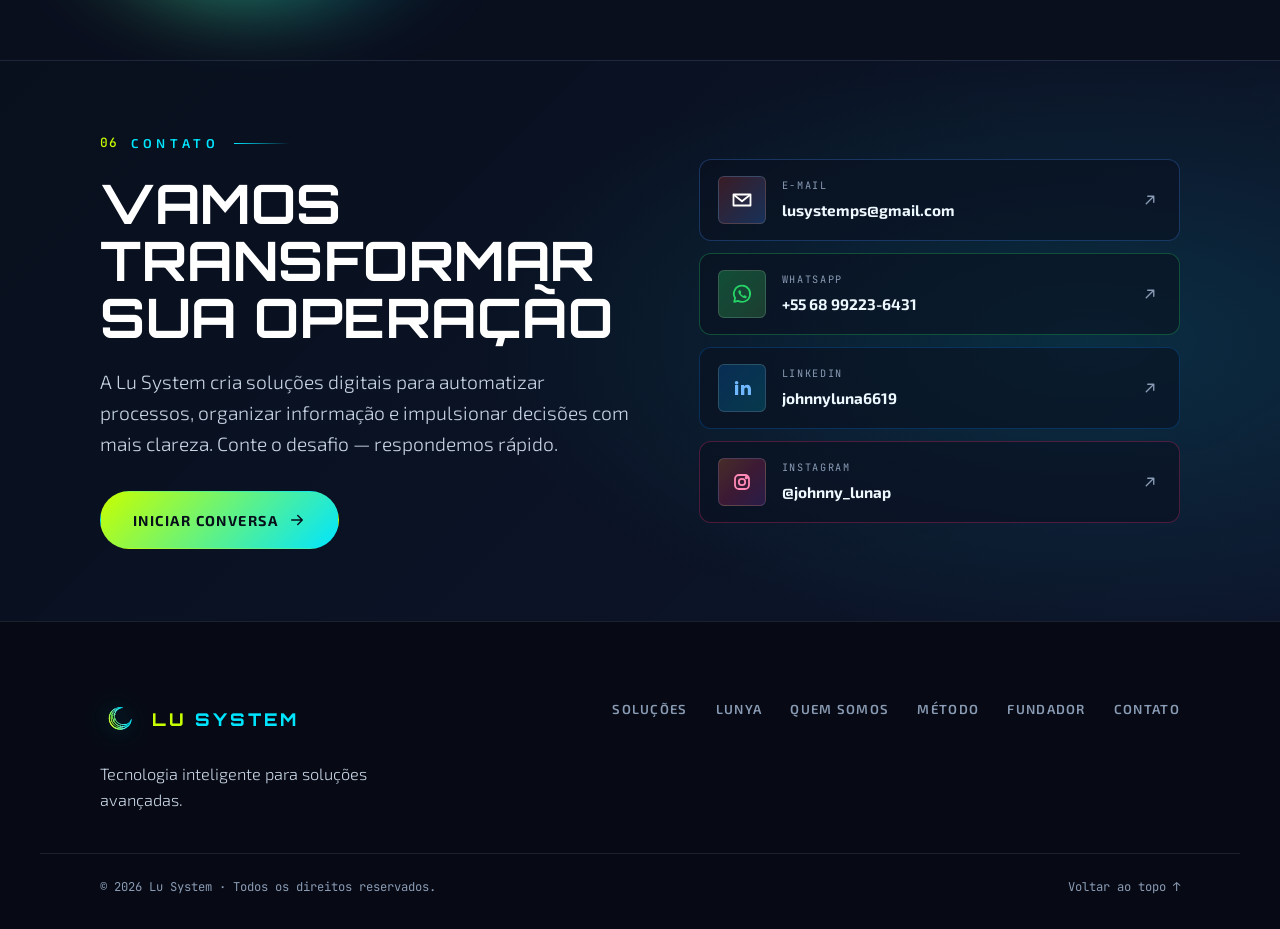
==== commit fee9cc75: "Refine sections and add Lunya preview" ====
--- a/index.html
+++ b/index.html
@@ -96,7 +96,7 @@
       </a>
       <nav class="nav-desktop" aria-label="Navegação principal">
         <a href="#solucoes">Soluções</a>
-        <a href="https://lunya.lusystem.com.br/" target="_blank" rel="noopener noreferrer">Lunya</a>
+        <a href="#lunya">Lunya</a>
         <a href="#quem-somos">Quem somos</a>
         <a href="#metodo">Método</a>
         <a href="#fundador">Fundador</a>
@@ -111,7 +111,7 @@
     <div class="mobile-menu" id="mobile-menu" hidden>
       <nav aria-label="Navegação móvel">
         <a href="#solucoes">Soluções</a>
-        <a href="https://lunya.lusystem.com.br/" target="_blank" rel="noopener noreferrer">Lunya</a>
+        <a href="#lunya">Lunya</a>
         <a href="#quem-somos">Quem somos</a>
         <a href="#metodo">Método</a>
         <a href="#fundador">Fundador</a>
@@ -191,15 +191,15 @@
             <article class="bento-card bento-card--feature">
               <div class="bento-top">
                 <span class="bento-tag">Lunya</span>
-                <span class="badge badge--dev">Em desenvolvimento</span>
+                <span class="badge badge--ready">Desktop disponível</span>
               </div>
               <h3>Inteligência financeira pessoal</h3>
               <p>
-                Plataforma para organizar finanças, automatizar análises e apoiar
-                decisões com mais clareza no dia a dia. Em construção pela Lu System.
-              </p>
-              <a class="bento-link" href="https://lunya.lusystem.com.br/" target="_blank" rel="noopener noreferrer">
-                Acessar Lunya
+                Versão desktop para organizar finanças pessoais com dados locais,
+                dashboard, contas, cartões, investimentos e histórico financeiro.
+              </p>
+              <a class="bento-link" href="#lunya">
+                Ver prévia
                 <svg viewBox="0 0 24 24" aria-hidden="true"><path d="M5 12h14M13 6l6 6-6 6"></path></svg>
               </a>
               <span class="bento-glow" aria-hidden="true"></span>
@@ -241,57 +241,40 @@
           <div class="lunya-copy reveal">
             <p class="eyebrow"><span class="idx">02</span> Produto em destaque</p>
             <h2 class="title lunya-title">Lunya</h2>
-            <p class="lunya-sub">Inteligência financeira pessoal</p>
+            <p class="lunya-sub">Finanças pessoais no desktop</p>
             <p class="lead">
-              Uma camada de inteligência sobre o seu dinheiro: organiza, categoriza
-              e antecipa. Menos planilha, mais decisão — com a clareza que a Lu
-              System leva para cada produto.
+              Uma prévia do app financeiro desktop da Lu System: controle local,
+              visão clara do mês, contas, cartões, investimentos, transações e
+              orçamentos em uma experiência privada por padrão.
             </p>
             <ul class="lunya-feats">
-              <li><span class="tick" aria-hidden="true">✦</span>Organização automática de finanças</li>
-              <li><span class="tick" aria-hidden="true">✦</span>Análises e padrões em tempo real</li>
-              <li><span class="tick" aria-hidden="true">✦</span>Decisões guiadas por dados</li>
+              <li><span class="tick" aria-hidden="true">✦</span>Dashboard com fluxo de caixa e KPIs do mês</li>
+              <li><span class="tick" aria-hidden="true">✦</span>Histórico de transações com filtros e importação OFX/QFX</li>
+              <li><span class="tick" aria-hidden="true">✦</span>Dados locais no computador, sem nuvem obrigatória</li>
             </ul>
             <div class="lunya-actions">
               <a class="btn btn--primary" href="https://lunya.lusystem.com.br/" target="_blank" rel="noopener noreferrer">
-                Acessar Lunya
+                Conhecer o projeto
                 <svg viewBox="0 0 24 24" aria-hidden="true"><path d="M5 12h14M13 6l6 6-6 6"></path></svg>
               </a>
-              <span class="lunya-status"><span class="pulse"></span>Em breve</span>
+              <span class="lunya-status"><span class="pulse"></span>Desktop pronto · evolução contínua</span>
             </div>
           </div>
 
-          <div class="lunya-device reveal">
-            <div class="phone">
-              <span class="notch" aria-hidden="true"></span>
-              <div class="phone-screen">
-                <div class="ph-head">
-                  <div class="ph-brand"><span class="lu">LU</span><span class="sy">NYA</span></div>
-                  <span class="ph-avatar" aria-hidden="true"></span>
-                </div>
-                <div class="ph-balance">
-                  <span class="ph-label">Saldo consolidado</span>
-                  <strong>R$ 24.860<span>,00</span></strong>
-                  <span class="ph-delta">▲ 12,4% este mês</span>
-                </div>
-                <div class="ph-chart" aria-hidden="true">
-                  <svg viewBox="0 0 240 90" preserveAspectRatio="none">
-                    <defs>
-                      <linearGradient id="phFill" x1="0" y1="0" x2="0" y2="1">
-                        <stop offset="0" stop-color="rgba(0,229,255,0.34)"></stop>
-                        <stop offset="1" stop-color="rgba(0,229,255,0)"></stop>
-                      </linearGradient>
-                    </defs>
-                    <path class="ph-area" d="M0 70 L30 58 L60 64 L90 42 L120 50 L150 28 L180 36 L210 18 L240 24 L240 90 L0 90 Z" fill="url(#phFill)"></path>
-                    <path class="ph-line" d="M0 70 L30 58 L60 64 L90 42 L120 50 L150 28 L180 36 L210 18 L240 24" fill="none"></path>
-                  </svg>
-                </div>
-                <div class="ph-rows">
-                  <div class="ph-row"><span class="ph-ic"></span><span class="ph-txt">Investimentos</span><span class="ph-val">+ R$ 1.240</span></div>
-                  <div class="ph-row"><span class="ph-ic ph-ic--lime"></span><span class="ph-txt">Recorrentes</span><span class="ph-val">— R$ 480</span></div>
-                  <div class="ph-row"><span class="ph-ic ph-ic--green"></span><span class="ph-txt">Reserva</span><span class="ph-val">+ R$ 900</span></div>
-                </div>
-              </div>
+          <div class="lunya-preview reveal" aria-label="Prévia de telas do Lunya">
+            <a class="lunya-shot lunya-shot--main" href="https://lunya.lusystem.com.br/" target="_blank" rel="noopener noreferrer">
+              <img src="assets/lunya/dashboard.png" alt="Tela de dashboard do Lunya com KPIs, fluxo de caixa e próximos lançamentos">
+              <span>Dashboard</span>
+            </a>
+            <a class="lunya-shot lunya-shot--float" href="https://lunya.lusystem.com.br/" target="_blank" rel="noopener noreferrer">
+              <img src="assets/lunya/transacoes.png" alt="Tela de transações do Lunya com filtros, saldos e histórico financeiro">
+              <span>Transações</span>
+            </a>
+            <div class="lunya-specs" aria-label="Diferenciais do Lunya">
+              <span>100% local</span>
+              <span>OFX/QFX</span>
+              <span>6 módulos</span>
+              <span>Tauri + React</span>
             </div>
             <span class="lunya-device-glow" aria-hidden="true"></span>
           </div>
@@ -371,7 +354,7 @@
         <div class="wrap founder-grid">
           <div class="founder-photo reveal">
             <div class="founder-photo-frame">
-              <img src="Johnny III.PNG" alt="Johnny Luna, fundador da Lu System">
+              <img src="Johnny II.PNG" alt="Johnny Luna, fundador da Lu System">
             </div>
             <span class="founder-photo-flow" aria-hidden="true"></span>
             <span class="founder-photo-glow" aria-hidden="true"></span>
@@ -496,7 +479,7 @@
         </div>
         <nav class="footer-nav" aria-label="Rodapé">
           <a href="#solucoes">Soluções</a>
-          <a href="https://lunya.lusystem.com.br/" target="_blank" rel="noopener noreferrer">Lunya</a>
+          <a href="#lunya">Lunya</a>
           <a href="#quem-somos">Quem somos</a>
           <a href="#metodo">Método</a>
           <a href="#fundador">Fundador</a>
--- a/styles.css
+++ b/styles.css
@@ -563,7 +563,8 @@
    ============================================================ */
 .section {
   position: relative;
-  padding: clamp(80px, 11vh, 150px) 0;
+  scroll-margin-top: calc(var(--header-h) + 10px);
+  padding: clamp(58px, 8vh, 104px) 0;
 }
 .section-no {
   position: absolute;
@@ -580,7 +581,7 @@
   pointer-events: none;
 }
 
-.section-head { position: relative; z-index: 1; max-width: 760px; margin-bottom: 52px; }
+.section-head { position: relative; z-index: 1; max-width: 760px; margin-bottom: clamp(30px, 4.8vh, 46px); }
 .eyebrow {
   display: flex;
   align-items: center;
@@ -753,11 +754,19 @@
   background: rgba(123, 255, 106, 0.12);
   border: 1px solid rgba(123, 255, 106, 0.4);
 }
+.badge--ready {
+  color: var(--lu-primary);
+  background: linear-gradient(90deg, rgba(200, 255, 0, 0.14), rgba(0, 229, 255, 0.1));
+  border: 1px solid rgba(200, 255, 0, 0.42);
+  box-shadow: 0 0 22px rgba(200, 255, 0, 0.12);
+}
 
 /* ============================================================
    Lunya spotlight
    ============================================================ */
 .lunya {
+  padding-top: clamp(54px, 7vh, 88px);
+  padding-bottom: clamp(66px, 8vh, 100px);
   border-top: 1px solid var(--lu-line-soft);
   background:
     radial-gradient(80% 70% at 88% 30%, rgba(0, 229, 255, 0.08), transparent 60%),
@@ -766,7 +775,7 @@
 .lunya-grid {
   display: grid;
   grid-template-columns: 1.05fr 0.95fr;
-  gap: clamp(32px, 6vw, 90px);
+  gap: clamp(28px, 4.6vw, 68px);
   align-items: center;
 }
 .lunya-title {
@@ -876,6 +885,103 @@
 .ph-txt { font-family: var(--font-alt); font-size: 0.78rem; color: var(--lu-dim); }
 .ph-val { font-family: var(--font-mono); font-size: 0.72rem; color: #fff; }
 
+.lunya-preview {
+  position: relative;
+  min-height: clamp(340px, 34vw, 470px);
+  display: grid;
+  align-items: center;
+  isolation: isolate;
+}
+.lunya-shot {
+  position: relative;
+  z-index: 1;
+  display: block;
+  overflow: hidden;
+  border-radius: 16px;
+  border: 1px solid rgba(0, 229, 255, 0.24);
+  background: rgba(4, 8, 18, 0.72);
+  box-shadow:
+    0 34px 84px rgba(0, 0, 0, 0.48),
+    0 0 48px rgba(0, 229, 255, 0.1);
+  text-decoration: none;
+  transition: transform 0.35s var(--ease), border-color 0.35s var(--ease), box-shadow 0.35s var(--ease);
+}
+.lunya-shot:hover {
+  transform: translateY(-8px);
+  border-color: rgba(200, 255, 0, 0.45);
+  box-shadow:
+    0 40px 100px rgba(0, 0, 0, 0.56),
+    0 0 58px rgba(0, 229, 255, 0.18);
+}
+.lunya-shot img {
+  display: block;
+  width: 100%;
+  height: 100%;
+  object-fit: cover;
+}
+.lunya-shot span {
+  position: absolute;
+  left: 16px;
+  bottom: 16px;
+  height: 34px;
+  display: inline-flex;
+  align-items: center;
+  padding: 0 13px;
+  border-radius: var(--r-pill);
+  border: 1px solid rgba(0, 229, 255, 0.34);
+  background: rgba(3, 8, 18, 0.74);
+  backdrop-filter: blur(10px);
+  font-family: var(--font-mono);
+  font-weight: 700;
+  font-size: 0.72rem;
+  letter-spacing: 0.12em;
+  text-transform: uppercase;
+  color: var(--lu-accent);
+}
+.lunya-shot--main {
+  width: min(100%, 620px);
+  aspect-ratio: 924 / 540;
+}
+.lunya-shot--float {
+  position: absolute;
+  right: -4%;
+  bottom: 4%;
+  width: min(54%, 360px);
+  aspect-ratio: 924 / 540;
+  transform: translateY(0) rotate(1.5deg);
+}
+.lunya-shot--float:hover {
+  transform: translateY(-8px) rotate(1.5deg);
+}
+.lunya-specs {
+  position: absolute;
+  left: 5%;
+  right: 9%;
+  bottom: -8%;
+  z-index: 2;
+  display: grid;
+  grid-template-columns: repeat(4, minmax(0, 1fr));
+  gap: 8px;
+}
+.lunya-specs span {
+  min-height: 42px;
+  display: inline-flex;
+  align-items: center;
+  justify-content: center;
+  padding: 0 10px;
+  border-radius: var(--r-md);
+  border: 1px solid rgba(0, 229, 255, 0.22);
+  background: rgba(7, 14, 28, 0.86);
+  box-shadow: 0 14px 34px rgba(0, 0, 0, 0.22);
+  font-family: var(--font-mono);
+  font-weight: 700;
+  font-size: 0.68rem;
+  letter-spacing: 0.08em;
+  text-transform: uppercase;
+  color: var(--lu-dim);
+  text-align: center;
+}
+
 /* ============================================================
    Manifesto
    ============================================================ */
@@ -965,13 +1071,13 @@
 .founder-grid {
   display: grid;
   grid-template-columns: minmax(280px, 400px) 1fr;
-  gap: clamp(36px, 6vw, 86px);
+  gap: clamp(30px, 5vw, 68px);
   align-items: center;
 }
 .founder-photo {
   position: relative;
   isolation: isolate;
-  min-height: clamp(420px, 42vw, 560px);
+  min-height: clamp(440px, 42vw, 600px);
   display: flex;
   align-items: flex-end;
 }
@@ -988,7 +1094,7 @@
 .founder-photo-frame img {
   width: 100%;
   display: block;
-  aspect-ratio: 4 / 4.9;
+  aspect-ratio: 4 / 5.45;
   object-fit: contain;
   object-position: 45% 100%;
   filter:
@@ -996,6 +1102,8 @@
     contrast(1.04)
     drop-shadow(0 0 22px rgba(0, 229, 255, 0.24))
     drop-shadow(0 26px 48px rgba(0, 0, 0, 0.48));
+  mask-image: linear-gradient(to bottom, #000 80%, transparent 98%);
+  -webkit-mask-image: linear-gradient(to bottom, #000 80%, transparent 98%);
 }
 .founder-photo-frame::after {
   content: "";
@@ -1191,8 +1299,12 @@
    Responsive
    ============================================================ */
 @media (max-width: 1080px) {
-  .lunya-grid { grid-template-columns: 1fr; gap: 48px; }
+  .lunya-grid { grid-template-columns: 1fr; gap: 36px; }
   .lunya-device { order: -1; }
+  .lunya-preview { order: -1; min-height: auto; padding-bottom: 46px; }
+  .lunya-shot--main { width: 100%; }
+  .lunya-shot--float { right: 2%; bottom: 2%; width: min(46%, 340px); }
+  .lunya-specs { bottom: -2%; }
   .manifesto-grid { grid-template-columns: 1fr; }
   .contact-grid { grid-template-columns: 1fr; }
 }
@@ -1200,8 +1312,9 @@
 @media (max-width: 900px) {
   .nav-desktop, .nav-cta { display: none; }
   .nav-toggle { display: flex; }
-  .founder-grid { grid-template-columns: 1fr; gap: 40px; }
-  .founder-photo { max-width: 380px; }
+  .section { padding: clamp(48px, 7vh, 78px) 0; scroll-margin-top: calc(var(--header-h) + 6px); }
+  .founder-grid { grid-template-columns: 1fr; gap: 34px; }
+  .founder-photo { max-width: 360px; min-height: clamp(400px, 72vw, 520px); }
   .founder-photo-frame { transform: none; }
   .bento { grid-auto-columns: minmax(280px, 72%); }
   .bento-card--feature { grid-column: auto; grid-row: auto; }
@@ -1209,11 +1322,29 @@
   .steps { grid-template-columns: 1fr; }
   .hero-inner { margin-left: 0; }
   .hero-moon { left: auto; right: -120px; top: 38%; opacity: 0.3; width: min(88vw, 500px); }
+  .lunya-preview { padding-bottom: 0; gap: 14px; }
+  .lunya-shot--float {
+    position: relative;
+    right: auto;
+    bottom: auto;
+    width: 100%;
+    transform: none;
+  }
+  .lunya-shot--float:hover { transform: translateY(-6px); }
+  .lunya-specs {
+    position: relative;
+    left: auto;
+    right: auto;
+    bottom: auto;
+    grid-template-columns: repeat(2, minmax(0, 1fr));
+    margin-top: 2px;
+  }
 }
 
 @media (max-width: 560px) {
   :root { --pad: clamp(16px, 5vw, 22px); --header-h: 66px; }
   .hero { padding-top: calc(var(--header-h) + 24px); padding-bottom: 64px; }
+  .section { padding: 44px 0 56px; }
   .wordmark-system { font-size: clamp(1.7rem, 11vw, 3rem); }
   .hero-tagline { font-size: 1.04rem; }
   .btn { width: 100%; justify-content: center; }
@@ -1222,8 +1353,14 @@
   .bento { grid-auto-columns: minmax(260px, 88%); }
   .bento-card--feature, .bento-card--wide { grid-column: auto; }
   .section-head { margin-bottom: 38px; }
+  .lunya { padding-top: 44px; padding-bottom: 60px; }
+  .lunya-preview { gap: 12px; }
   .footer-bottom { flex-direction: column; align-items: flex-start; }
   .phone { width: 240px; }
+  .lunya-shot { border-radius: 12px; }
+  .lunya-shot span { left: 10px; bottom: 10px; height: 30px; font-size: 0.62rem; }
+  .lunya-specs { grid-template-columns: 1fr; }
+  .founder-photo { max-width: 330px; min-height: clamp(390px, 108vw, 500px); }
   .contact-copy .btn { width: auto; }
 }
 
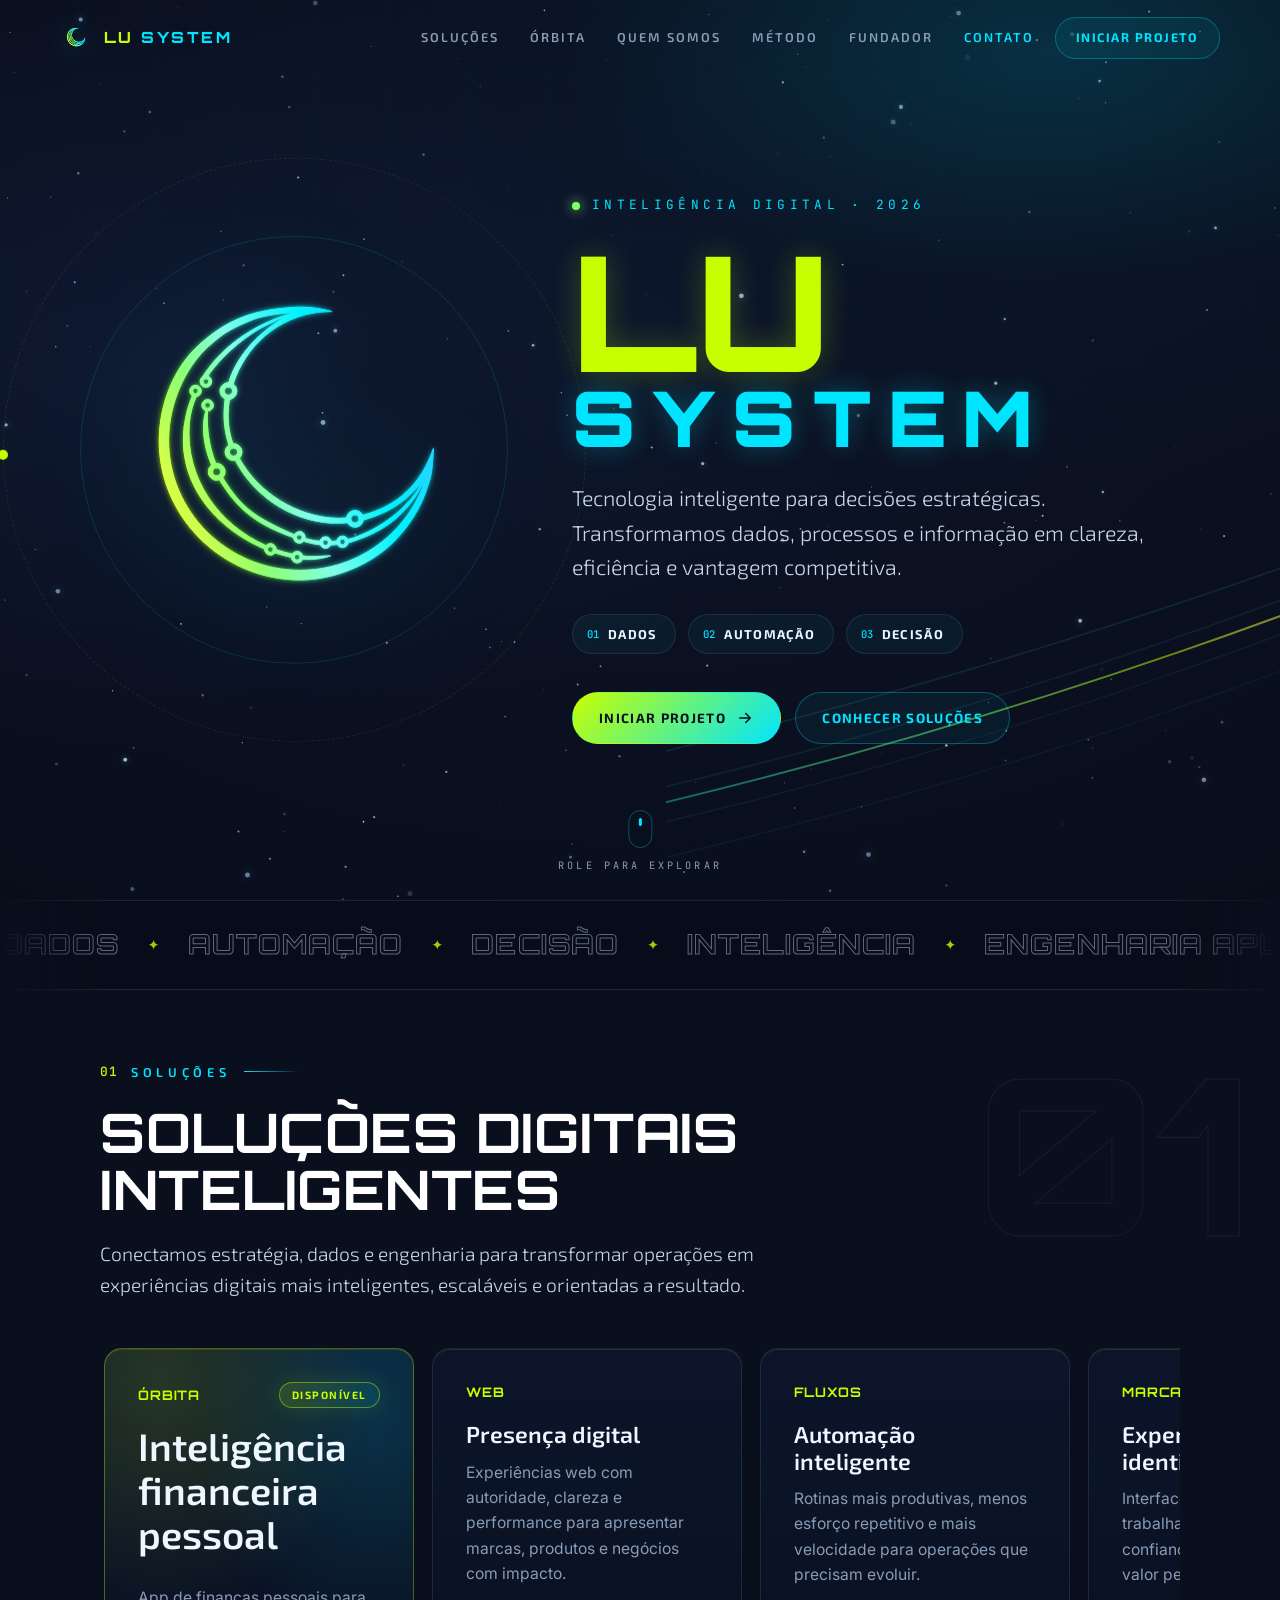
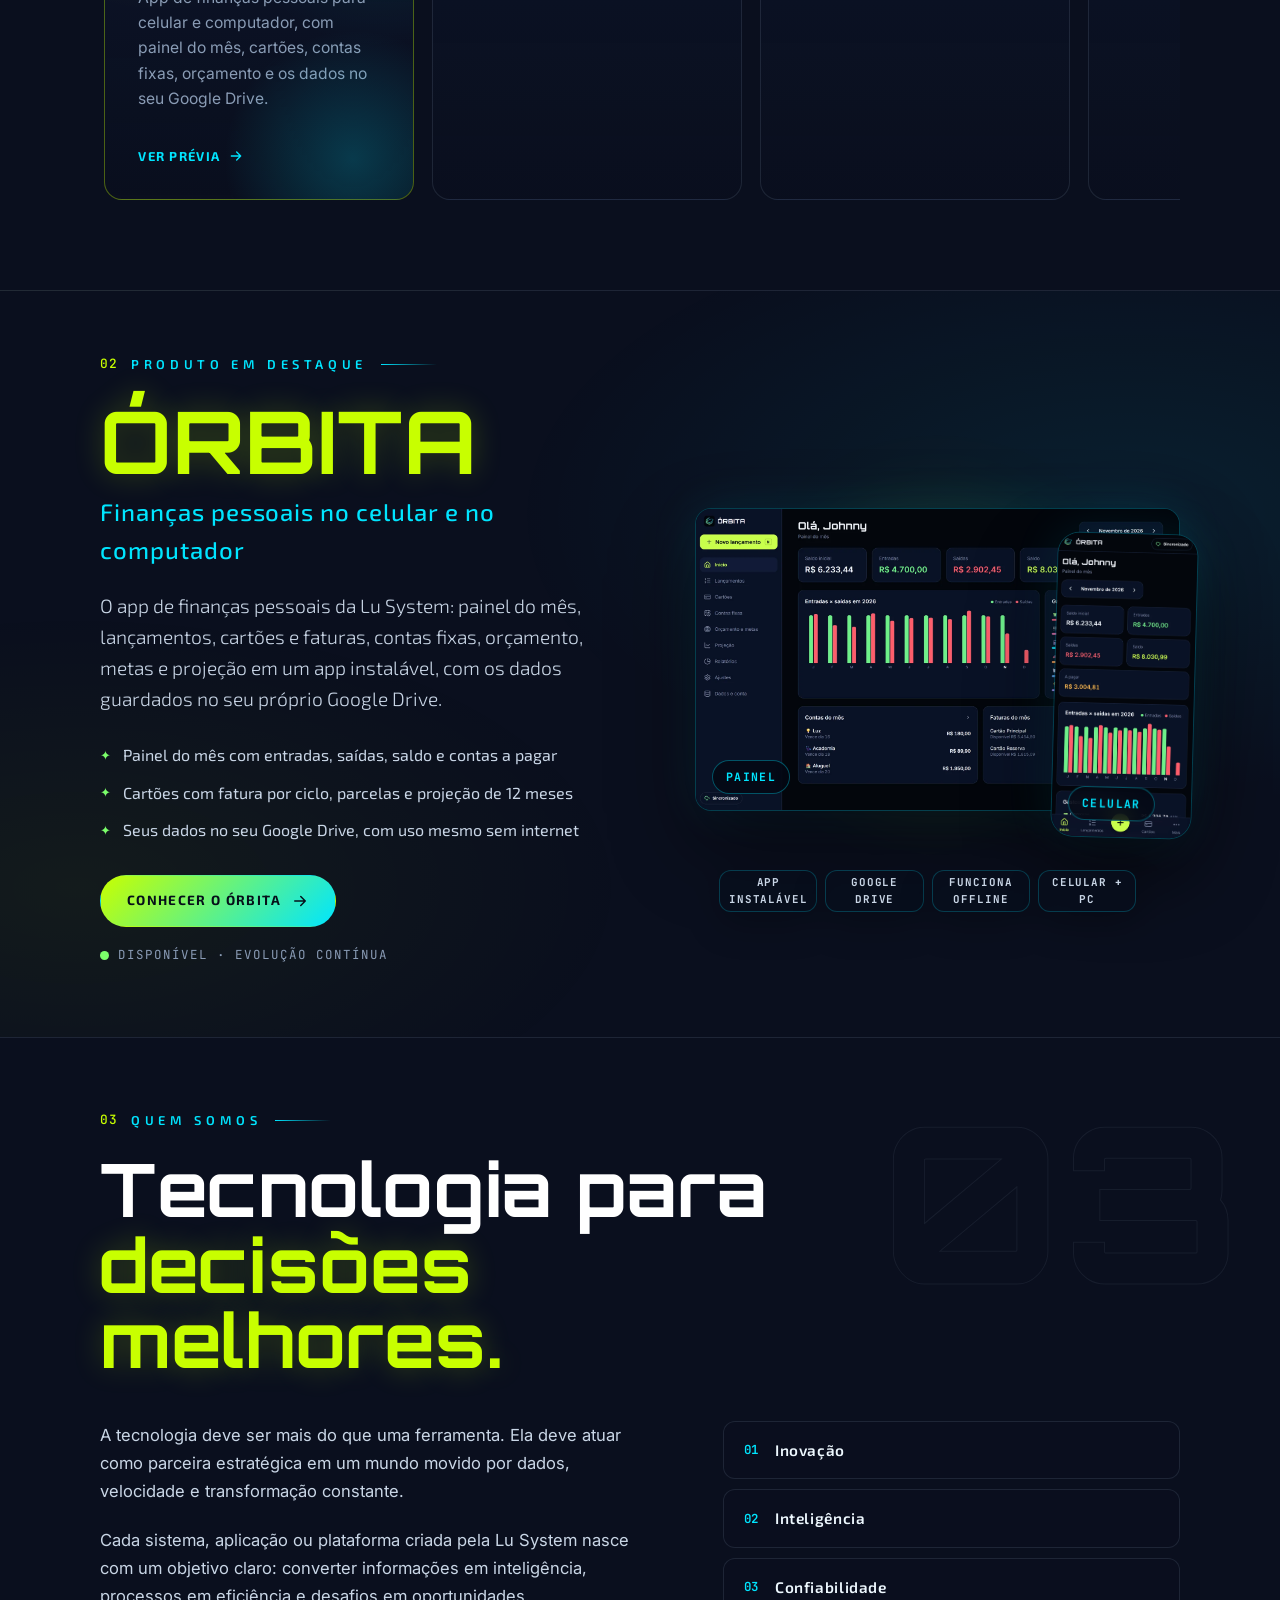
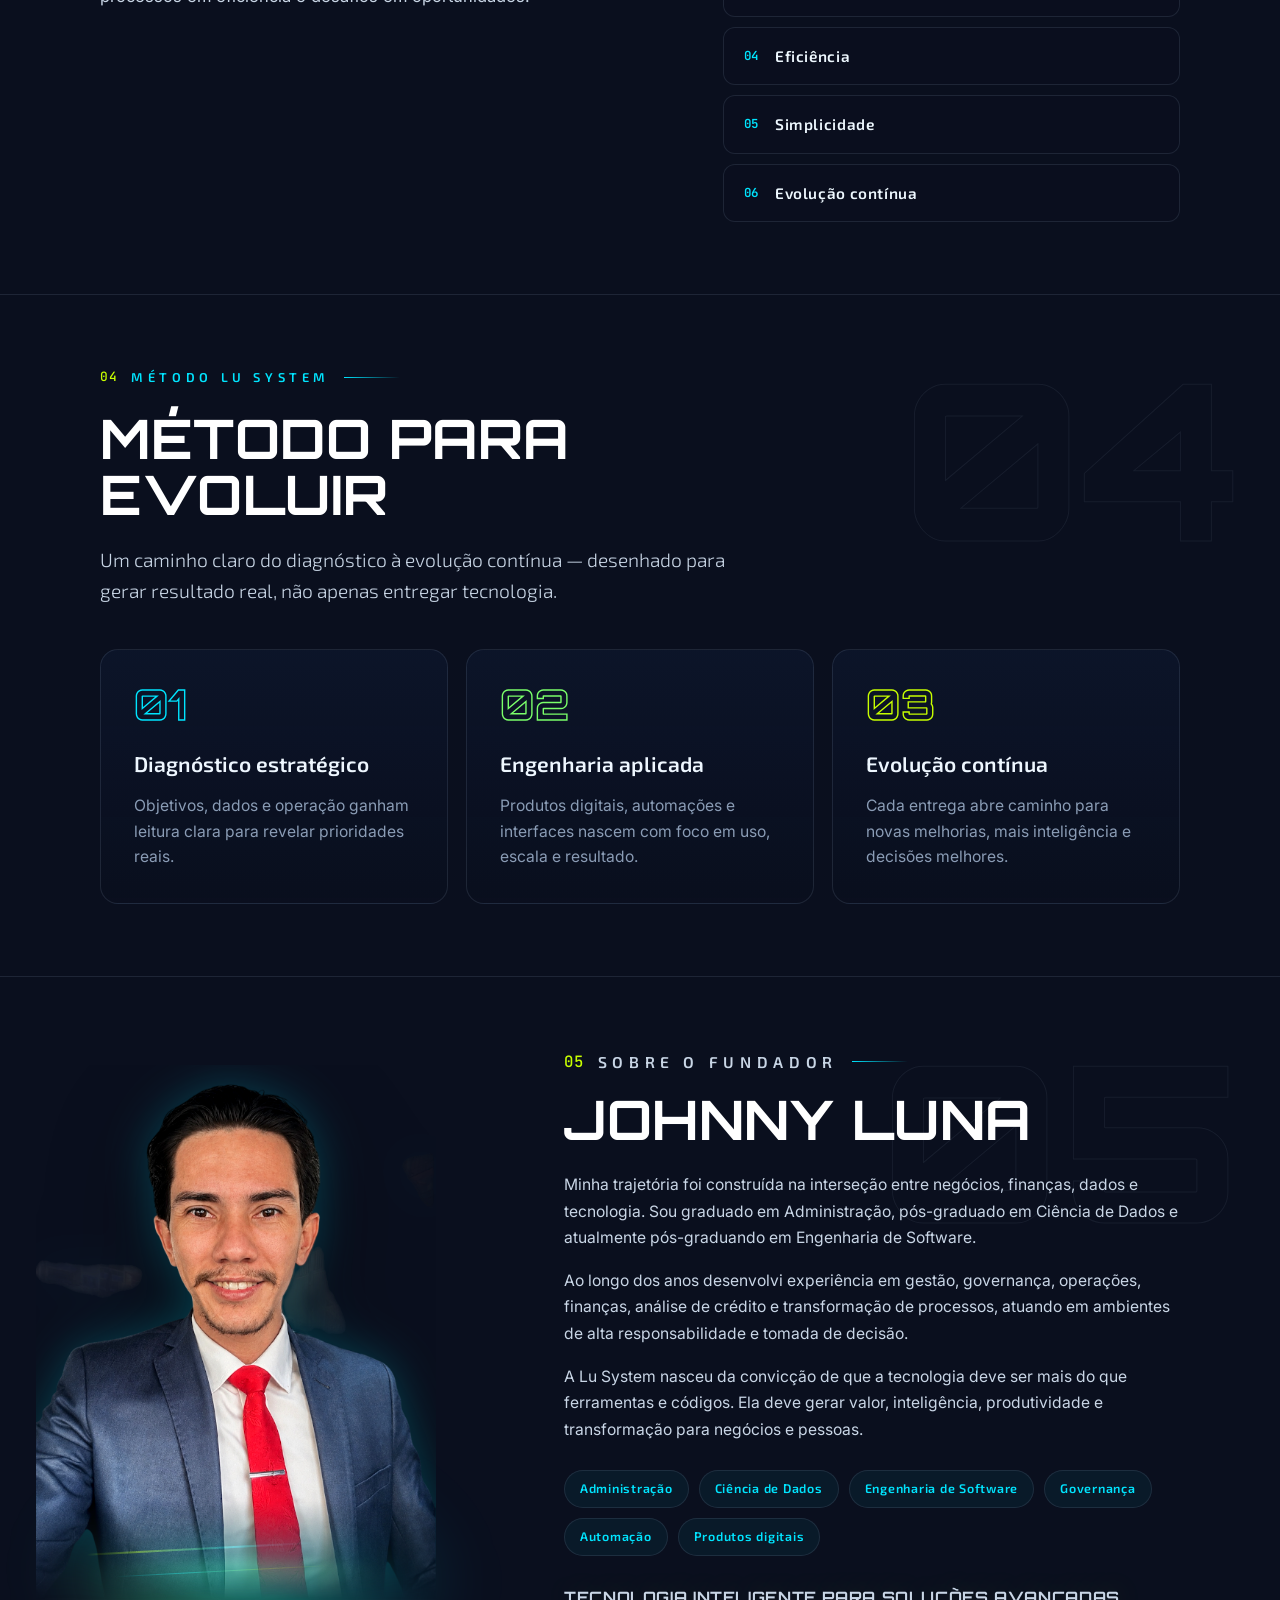
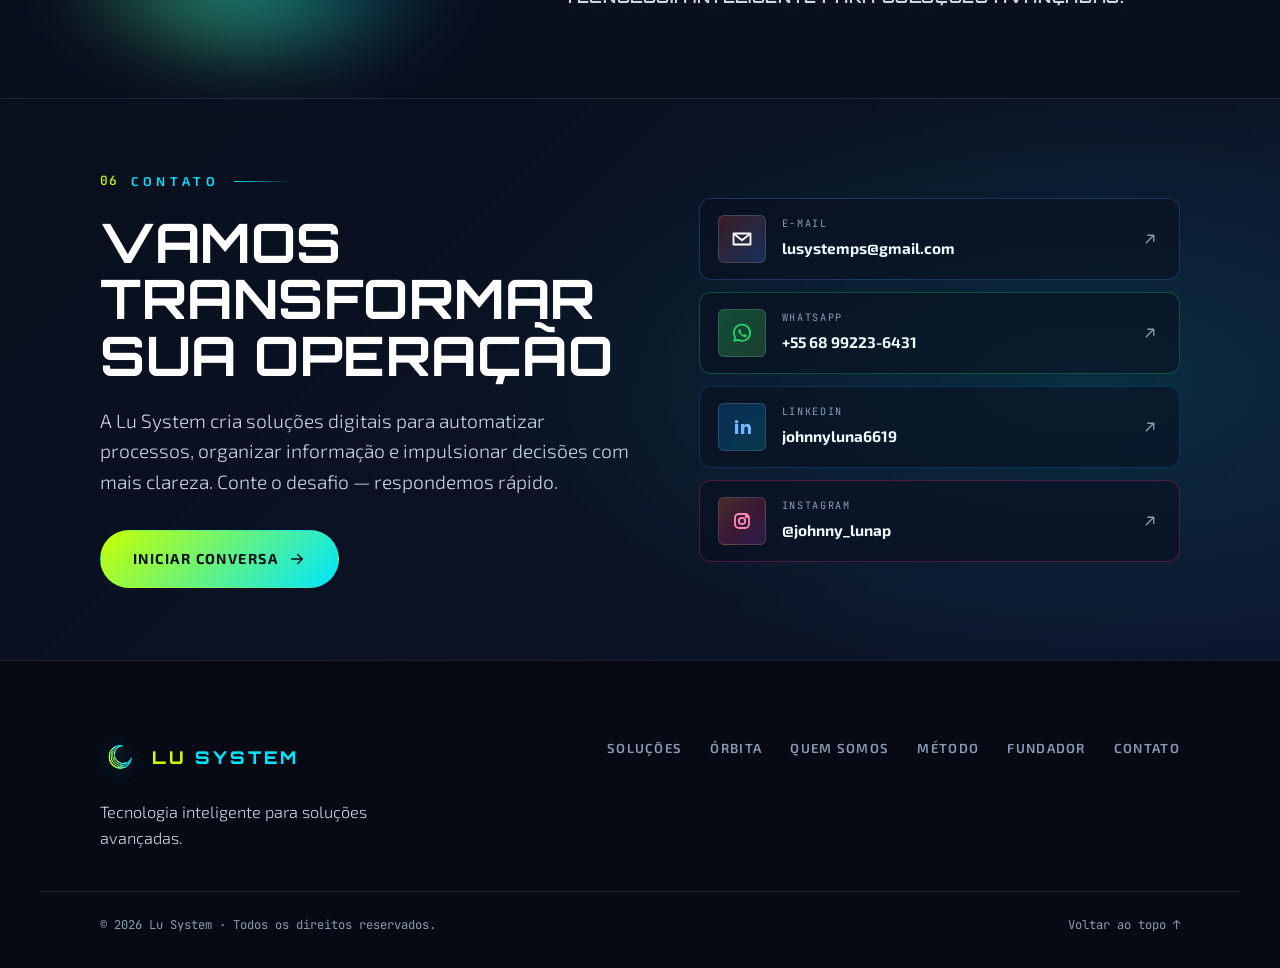
==== commit 5cba463f: "Replace Lunya with Órbita on the official site Swap the featured product section, nav links, SEO met" ====
--- a/index.html
+++ b/index.html
@@ -12,7 +12,7 @@
     <meta name="robots" content="index, follow">
     <meta
       name="keywords"
-      content="Lu System, tecnologia inteligente, soluções digitais, automação, ciência de dados, engenharia de software, transformação digital, Lunya"
+      content="Lu System, tecnologia inteligente, soluções digitais, automação, ciência de dados, engenharia de software, transformação digital, Órbita"
     >
     <meta name="theme-color" content="#0A0F1E">
     <title>Lu System | Tecnologia Inteligente</title>
@@ -64,7 +64,7 @@
           "jobTitle": "Fundador e CEO"
         },
         "sameAs": [
-          "https://lunya.lusystem.com.br/",
+          "https://orbita.lusystem.com.br/",
           "https://www.linkedin.com/in/johnnyluna6619/",
           "https://www.instagram.com/johnny_lunap/"
         ],
@@ -96,7 +96,7 @@
       </a>
       <nav class="nav-desktop" aria-label="Navegação principal">
         <a href="#solucoes">Soluções</a>
-        <a href="#lunya">Lunya</a>
+        <a href="#orbita">Órbita</a>
         <a href="#quem-somos">Quem somos</a>
         <a href="#metodo">Método</a>
         <a href="#fundador">Fundador</a>
@@ -111,7 +111,7 @@
     <div class="mobile-menu" id="mobile-menu" hidden>
       <nav aria-label="Navegação móvel">
         <a href="#solucoes">Soluções</a>
-        <a href="#lunya">Lunya</a>
+        <a href="#orbita">Órbita</a>
         <a href="#quem-somos">Quem somos</a>
         <a href="#metodo">Método</a>
         <a href="#fundador">Fundador</a>
@@ -190,15 +190,15 @@
           <div class="bento reveal">
             <article class="bento-card bento-card--feature">
               <div class="bento-top">
-                <span class="bento-tag">Lunya</span>
-                <span class="badge badge--ready">Desktop disponível</span>
+                <span class="bento-tag">Órbita</span>
+                <span class="badge badge--ready">Disponível</span>
               </div>
               <h3>Inteligência financeira pessoal</h3>
               <p>
-                Versão desktop para organizar finanças pessoais com dados locais,
-                dashboard, contas, cartões, investimentos e histórico financeiro.
-              </p>
-              <a class="bento-link" href="#lunya">
+                App de finanças pessoais para celular e computador, com painel do
+                mês, cartões, contas fixas, orçamento e os dados no seu Google Drive.
+              </p>
+              <a class="bento-link" href="#orbita">
                 Ver prévia
                 <svg viewBox="0 0 24 24" aria-hidden="true"><path d="M5 12h14M13 6l6 6-6 6"></path></svg>
               </a>
@@ -235,48 +235,48 @@
         </div>
       </section>
 
-      <!-- ===== LUNYA SPOTLIGHT ===== -->
-      <section class="section lunya" id="lunya" data-screen-label="Lunya">
-        <div class="wrap lunya-grid">
-          <div class="lunya-copy reveal">
+      <!-- ===== ÓRBITA SPOTLIGHT ===== -->
+      <section class="section orbita" id="orbita" data-screen-label="Órbita">
+        <div class="wrap orbita-grid">
+          <div class="orbita-copy reveal">
             <p class="eyebrow"><span class="idx">02</span> Produto em destaque</p>
-            <h2 class="title lunya-title">Lunya</h2>
-            <p class="lunya-sub">Finanças pessoais no desktop</p>
+            <h2 class="title orbita-title">Órbita</h2>
+            <p class="orbita-sub">Finanças pessoais no celular e no computador</p>
             <p class="lead">
-              Uma prévia do app financeiro desktop da Lu System: controle local,
-              visão clara do mês, contas, cartões, investimentos, transações e
-              orçamentos em uma experiência privada por padrão.
-            </p>
-            <ul class="lunya-feats">
-              <li><span class="tick" aria-hidden="true">✦</span>Dashboard com fluxo de caixa e KPIs do mês</li>
-              <li><span class="tick" aria-hidden="true">✦</span>Histórico de transações com filtros e importação OFX/QFX</li>
-              <li><span class="tick" aria-hidden="true">✦</span>Dados locais no computador, sem nuvem obrigatória</li>
+              O app de finanças pessoais da Lu System: painel do mês, lançamentos,
+              cartões e faturas, contas fixas, orçamento, metas e projeção em um
+              app instalável, com os dados guardados no seu próprio Google Drive.
+            </p>
+            <ul class="orbita-feats">
+              <li><span class="tick" aria-hidden="true">✦</span>Painel do mês com entradas, saídas, saldo e contas a pagar</li>
+              <li><span class="tick" aria-hidden="true">✦</span>Cartões com fatura por ciclo, parcelas e projeção de 12 meses</li>
+              <li><span class="tick" aria-hidden="true">✦</span>Seus dados no seu Google Drive, com uso mesmo sem internet</li>
             </ul>
-            <div class="lunya-actions">
-              <a class="btn btn--primary" href="https://lunya.lusystem.com.br/" target="_blank" rel="noopener noreferrer">
-                Conhecer o projeto
+            <div class="orbita-actions">
+              <a class="btn btn--primary" href="https://orbita.lusystem.com.br/" target="_blank" rel="noopener noreferrer">
+                Conhecer o Órbita
                 <svg viewBox="0 0 24 24" aria-hidden="true"><path d="M5 12h14M13 6l6 6-6 6"></path></svg>
               </a>
-              <span class="lunya-status"><span class="pulse"></span>Desktop pronto · evolução contínua</span>
+              <span class="orbita-status"><span class="pulse"></span>Disponível · evolução contínua</span>
             </div>
           </div>
 
-          <div class="lunya-preview reveal" aria-label="Prévia de telas do Lunya">
-            <a class="lunya-shot lunya-shot--main" href="https://lunya.lusystem.com.br/" target="_blank" rel="noopener noreferrer">
-              <img src="assets/lunya/dashboard.png" alt="Tela de dashboard do Lunya com KPIs, fluxo de caixa e próximos lançamentos">
-              <span>Dashboard</span>
-            </a>
-            <a class="lunya-shot lunya-shot--float" href="https://lunya.lusystem.com.br/" target="_blank" rel="noopener noreferrer">
-              <img src="assets/lunya/transacoes.png" alt="Tela de transações do Lunya com filtros, saldos e histórico financeiro">
-              <span>Transações</span>
-            </a>
-            <div class="lunya-specs" aria-label="Diferenciais do Lunya">
-              <span>100% local</span>
-              <span>OFX/QFX</span>
-              <span>6 módulos</span>
-              <span>Tauri + React</span>
+          <div class="orbita-preview reveal" aria-label="Prévia de telas do Órbita">
+            <a class="orbita-shot orbita-shot--main" href="https://orbita.lusystem.com.br/" target="_blank" rel="noopener noreferrer">
+              <img src="assets/orbita/painel.webp" width="1600" height="1000" loading="lazy" alt="Painel do mês do Órbita no computador, com saldo, entradas e saídas do ano, gastos por categoria, contas e faturas do mês">
+              <span>Painel</span>
+            </a>
+            <a class="orbita-shot orbita-shot--float" href="https://orbita.lusystem.com.br/" target="_blank" rel="noopener noreferrer">
+              <img src="assets/orbita/celular.webp" width="720" height="1560" loading="lazy" alt="Painel do mês do Órbita no celular, com saldo, entradas, saídas e gráfico do ano">
+              <span>Celular</span>
+            </a>
+            <div class="orbita-specs" aria-label="Diferenciais do Órbita">
+              <span>App instalável</span>
+              <span>Google Drive</span>
+              <span>Funciona offline</span>
+              <span>Celular + PC</span>
             </div>
-            <span class="lunya-device-glow" aria-hidden="true"></span>
+            <span class="orbita-device-glow" aria-hidden="true"></span>
           </div>
         </div>
       </section>
@@ -479,7 +479,7 @@
         </div>
         <nav class="footer-nav" aria-label="Rodapé">
           <a href="#solucoes">Soluções</a>
-          <a href="#lunya">Lunya</a>
+          <a href="#orbita">Órbita</a>
           <a href="#quem-somos">Quem somos</a>
           <a href="#metodo">Método</a>
           <a href="#fundador">Fundador</a>
--- a/styles.css
+++ b/styles.css
@@ -762,9 +762,9 @@
 }
 
 /* ============================================================
-   Lunya spotlight
-   ============================================================ */
-.lunya {
+   Órbita spotlight
+   ============================================================ */
+.orbita {
   padding-top: clamp(54px, 7vh, 88px);
   padding-bottom: clamp(66px, 8vh, 100px);
   border-top: 1px solid var(--lu-line-soft);
@@ -772,19 +772,19 @@
     radial-gradient(80% 70% at 88% 30%, rgba(0, 229, 255, 0.08), transparent 60%),
     radial-gradient(70% 60% at 6% 80%, rgba(200, 255, 0, 0.05), transparent 62%);
 }
-.lunya-grid {
+.orbita-grid {
   display: grid;
   grid-template-columns: 1.05fr 0.95fr;
   gap: clamp(28px, 4.6vw, 68px);
   align-items: center;
 }
-.lunya-title {
+.orbita-title {
   font-size: clamp(3rem, 7vw, 5.4rem);
   color: var(--lu-primary);
   text-shadow: var(--glow-lime);
   margin-top: 4px;
 }
-.lunya-sub {
+.orbita-sub {
   margin-top: 6px;
   font-family: var(--font-alt);
   font-weight: 500;
@@ -792,8 +792,8 @@
   letter-spacing: 0.04em;
   color: var(--lu-accent);
 }
-.lunya-feats { display: grid; gap: 12px; margin-top: 28px; }
-.lunya-feats li {
+.orbita-feats { display: grid; gap: 12px; margin-top: 28px; }
+.orbita-feats li {
   display: flex;
   align-items: center;
   gap: 12px;
@@ -801,9 +801,9 @@
   font-size: 1rem;
   color: var(--lu-dim);
 }
-.lunya-feats .tick { color: var(--lu-secondary); font-size: 0.8rem; }
-.lunya-actions { display: flex; align-items: center; gap: 18px; margin-top: 32px; flex-wrap: wrap; }
-.lunya-status {
+.orbita-feats .tick { color: var(--lu-secondary); font-size: 0.8rem; }
+.orbita-actions { display: flex; align-items: center; gap: 18px; margin-top: 32px; flex-wrap: wrap; }
+.orbita-status {
   display: inline-flex;
   align-items: center;
   gap: 9px;
@@ -813,7 +813,7 @@
   text-transform: uppercase;
   color: var(--lu-muted);
 }
-.lunya-status .pulse {
+.orbita-status .pulse {
   width: 9px;
   height: 9px;
   border-radius: 50%;
@@ -822,8 +822,8 @@
   animation: pulse-ring 2s ease-out infinite;
 }
 
-.lunya-device { position: relative; display: grid; place-items: center; }
-.lunya-device-glow {
+.orbita-device { position: relative; display: grid; place-items: center; }
+.orbita-device-glow {
   position: absolute;
   inset: 8% 14%;
   border-radius: 50%;
@@ -885,14 +885,14 @@
 .ph-txt { font-family: var(--font-alt); font-size: 0.78rem; color: var(--lu-dim); }
 .ph-val { font-family: var(--font-mono); font-size: 0.72rem; color: #fff; }
 
-.lunya-preview {
+.orbita-preview {
   position: relative;
   min-height: clamp(340px, 34vw, 470px);
   display: grid;
   align-items: center;
   isolation: isolate;
 }
-.lunya-shot {
+.orbita-shot {
   position: relative;
   z-index: 1;
   display: block;
@@ -906,20 +906,20 @@
   text-decoration: none;
   transition: transform 0.35s var(--ease), border-color 0.35s var(--ease), box-shadow 0.35s var(--ease);
 }
-.lunya-shot:hover {
+.orbita-shot:hover {
   transform: translateY(-8px);
   border-color: rgba(200, 255, 0, 0.45);
   box-shadow:
     0 40px 100px rgba(0, 0, 0, 0.56),
     0 0 58px rgba(0, 229, 255, 0.18);
 }
-.lunya-shot img {
+.orbita-shot img {
   display: block;
   width: 100%;
   height: 100%;
   object-fit: cover;
 }
-.lunya-shot span {
+.orbita-shot span {
   position: absolute;
   left: 16px;
   bottom: 16px;
@@ -938,22 +938,23 @@
   text-transform: uppercase;
   color: var(--lu-accent);
 }
-.lunya-shot--main {
+.orbita-shot--main {
   width: min(100%, 620px);
-  aspect-ratio: 924 / 540;
-}
-.lunya-shot--float {
-  position: absolute;
-  right: -4%;
-  bottom: 4%;
-  width: min(54%, 360px);
-  aspect-ratio: 924 / 540;
+  aspect-ratio: 16 / 10;
+}
+.orbita-shot--float {
+  position: absolute;
+  right: -3%;
+  bottom: 9%;
+  width: min(29%, 176px);
+  aspect-ratio: 430 / 932;
+  border-radius: 22px;
   transform: translateY(0) rotate(1.5deg);
 }
-.lunya-shot--float:hover {
+.orbita-shot--float:hover {
   transform: translateY(-8px) rotate(1.5deg);
 }
-.lunya-specs {
+.orbita-specs {
   position: absolute;
   left: 5%;
   right: 9%;
@@ -963,7 +964,7 @@
   grid-template-columns: repeat(4, minmax(0, 1fr));
   gap: 8px;
 }
-.lunya-specs span {
+.orbita-specs span {
   min-height: 42px;
   display: inline-flex;
   align-items: center;
@@ -1299,12 +1300,12 @@
    Responsive
    ============================================================ */
 @media (max-width: 1080px) {
-  .lunya-grid { grid-template-columns: 1fr; gap: 36px; }
-  .lunya-device { order: -1; }
-  .lunya-preview { order: -1; min-height: auto; padding-bottom: 46px; }
-  .lunya-shot--main { width: 100%; }
-  .lunya-shot--float { right: 2%; bottom: 2%; width: min(46%, 340px); }
-  .lunya-specs { bottom: -2%; }
+  .orbita-grid { grid-template-columns: 1fr; gap: 36px; }
+  .orbita-device { order: -1; }
+  .orbita-preview { order: -1; min-height: auto; padding-bottom: 46px; }
+  .orbita-shot--main { width: 100%; }
+  .orbita-shot--float { right: 2%; bottom: 12%; width: min(24%, 200px); }
+  .orbita-specs { bottom: -2%; }
   .manifesto-grid { grid-template-columns: 1fr; }
   .contact-grid { grid-template-columns: 1fr; }
 }
@@ -1322,16 +1323,17 @@
   .steps { grid-template-columns: 1fr; }
   .hero-inner { margin-left: 0; }
   .hero-moon { left: auto; right: -120px; top: 38%; opacity: 0.3; width: min(88vw, 500px); }
-  .lunya-preview { padding-bottom: 0; gap: 14px; }
-  .lunya-shot--float {
+  .orbita-preview { padding-bottom: 0; gap: 14px; }
+  .orbita-shot--float {
     position: relative;
     right: auto;
     bottom: auto;
-    width: 100%;
+    width: min(62%, 260px);
+    margin-inline: auto;
     transform: none;
   }
-  .lunya-shot--float:hover { transform: translateY(-6px); }
-  .lunya-specs {
+  .orbita-shot--float:hover { transform: translateY(-6px); }
+  .orbita-specs {
     position: relative;
     left: auto;
     right: auto;
@@ -1349,17 +1351,17 @@
   .hero-tagline { font-size: 1.04rem; }
   .btn { width: 100%; justify-content: center; }
   .hero-actions { width: 100%; }
-  .lunya-actions .btn { width: auto; }
+  .orbita-actions .btn { width: auto; }
   .bento { grid-auto-columns: minmax(260px, 88%); }
   .bento-card--feature, .bento-card--wide { grid-column: auto; }
   .section-head { margin-bottom: 38px; }
-  .lunya { padding-top: 44px; padding-bottom: 60px; }
-  .lunya-preview { gap: 12px; }
+  .orbita { padding-top: 44px; padding-bottom: 60px; }
+  .orbita-preview { gap: 12px; }
   .footer-bottom { flex-direction: column; align-items: flex-start; }
   .phone { width: 240px; }
-  .lunya-shot { border-radius: 12px; }
-  .lunya-shot span { left: 10px; bottom: 10px; height: 30px; font-size: 0.62rem; }
-  .lunya-specs { grid-template-columns: 1fr; }
+  .orbita-shot { border-radius: 12px; }
+  .orbita-shot span { left: 10px; bottom: 10px; height: 30px; font-size: 0.62rem; }
+  .orbita-specs { grid-template-columns: 1fr; }
   .founder-photo { max-width: 330px; min-height: clamp(390px, 108vw, 500px); }
   .contact-copy .btn { width: auto; }
 }
